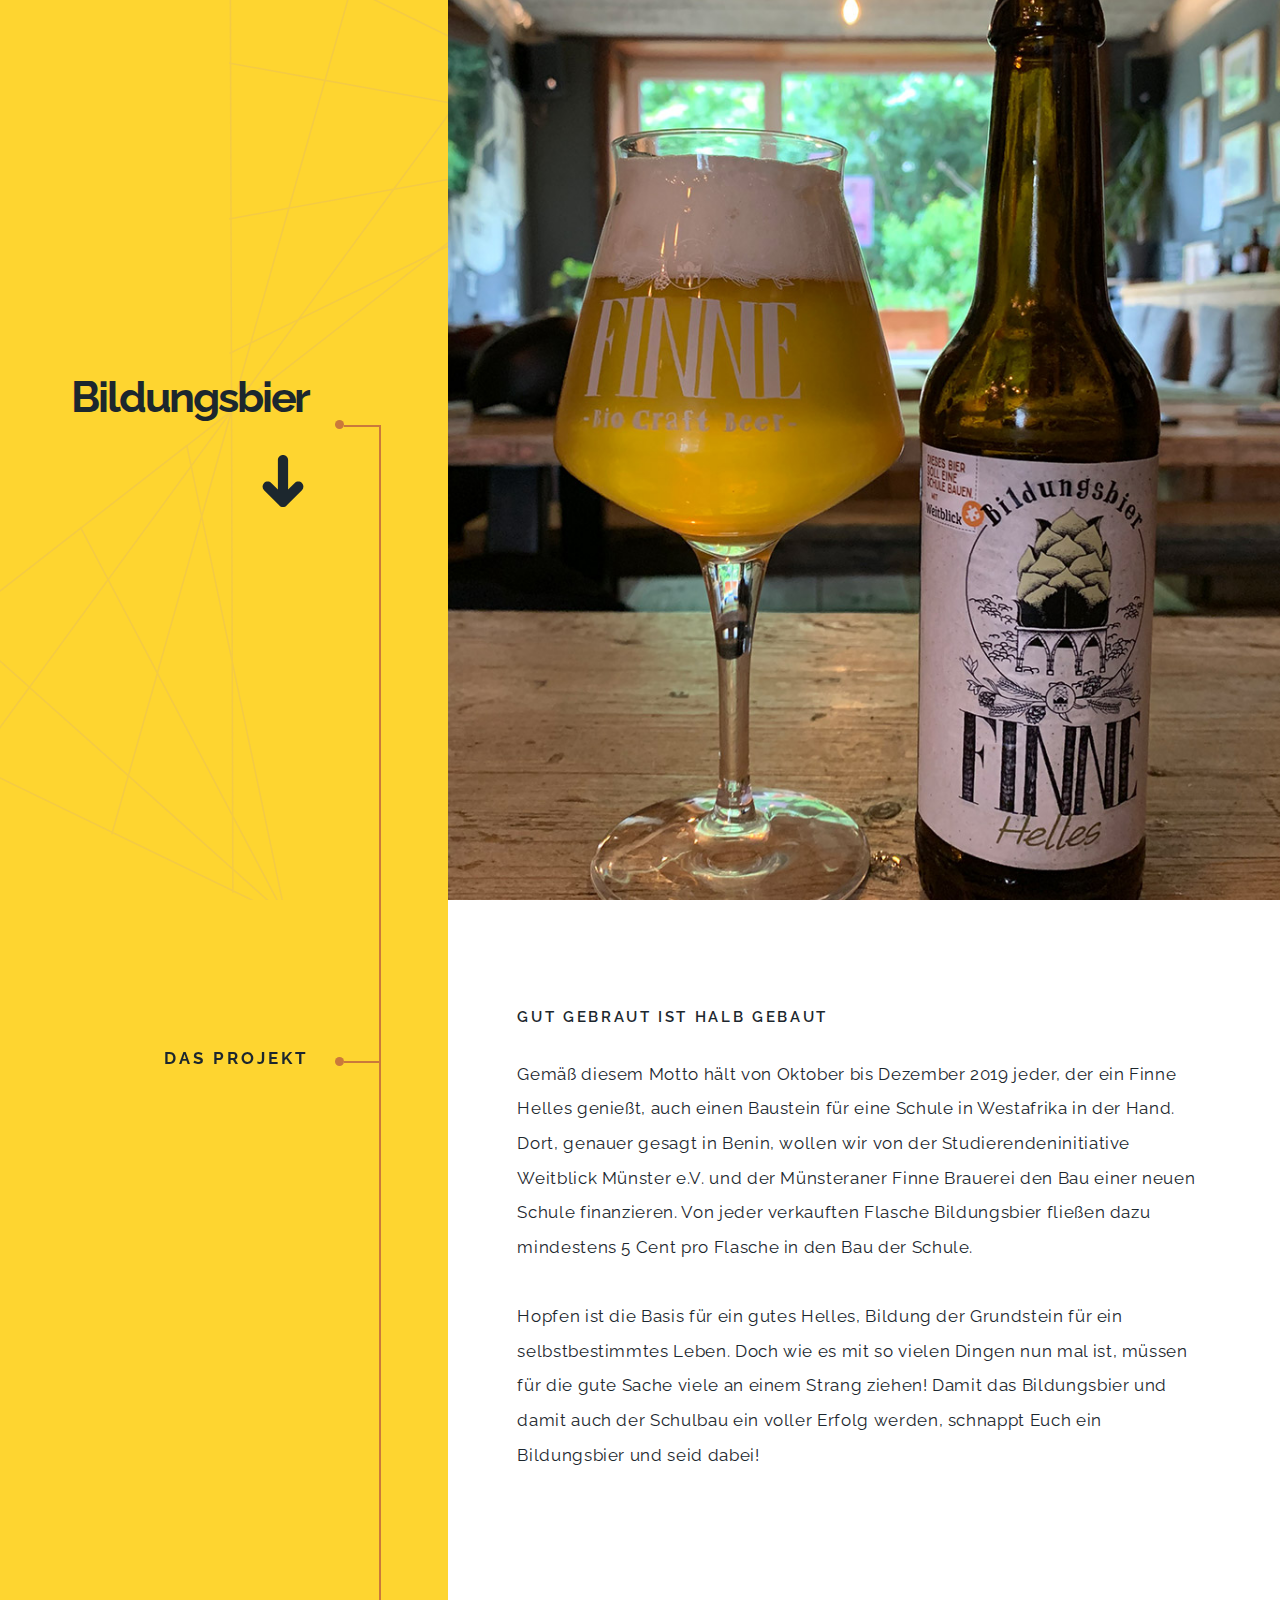
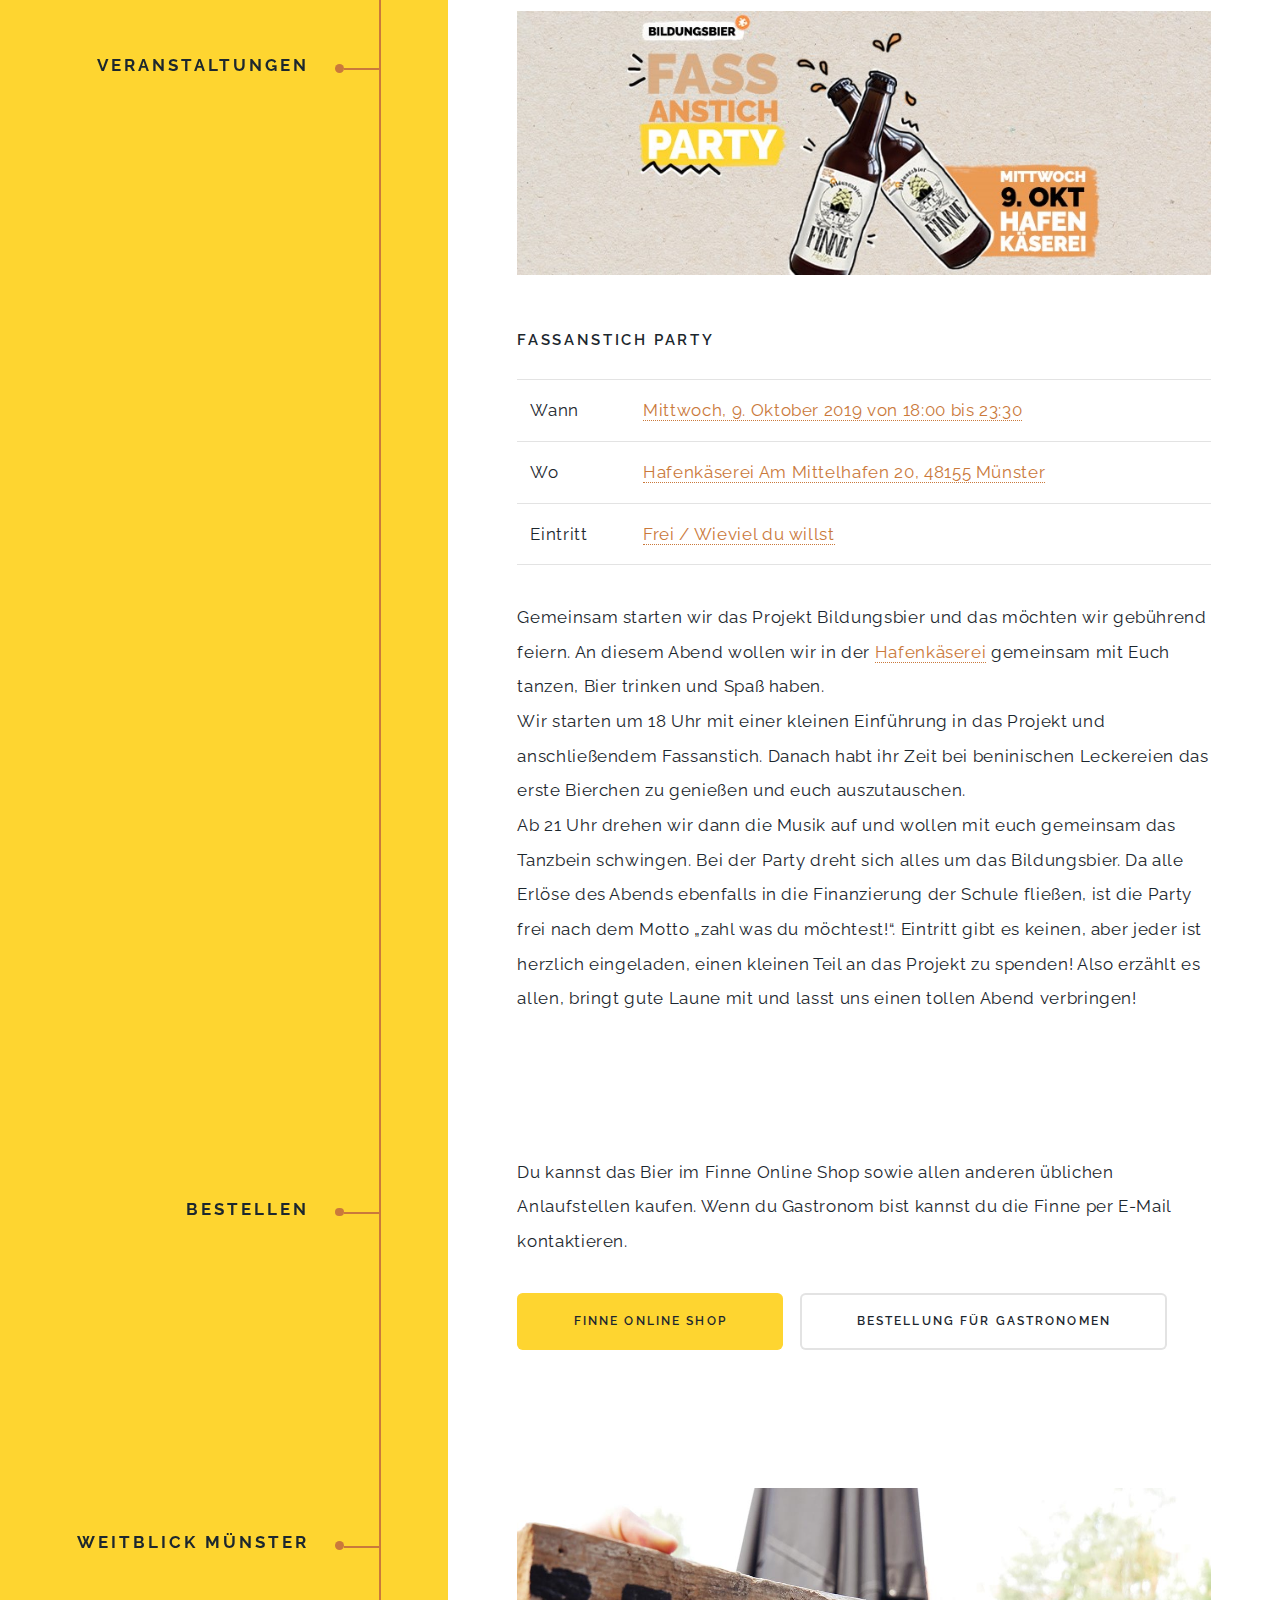
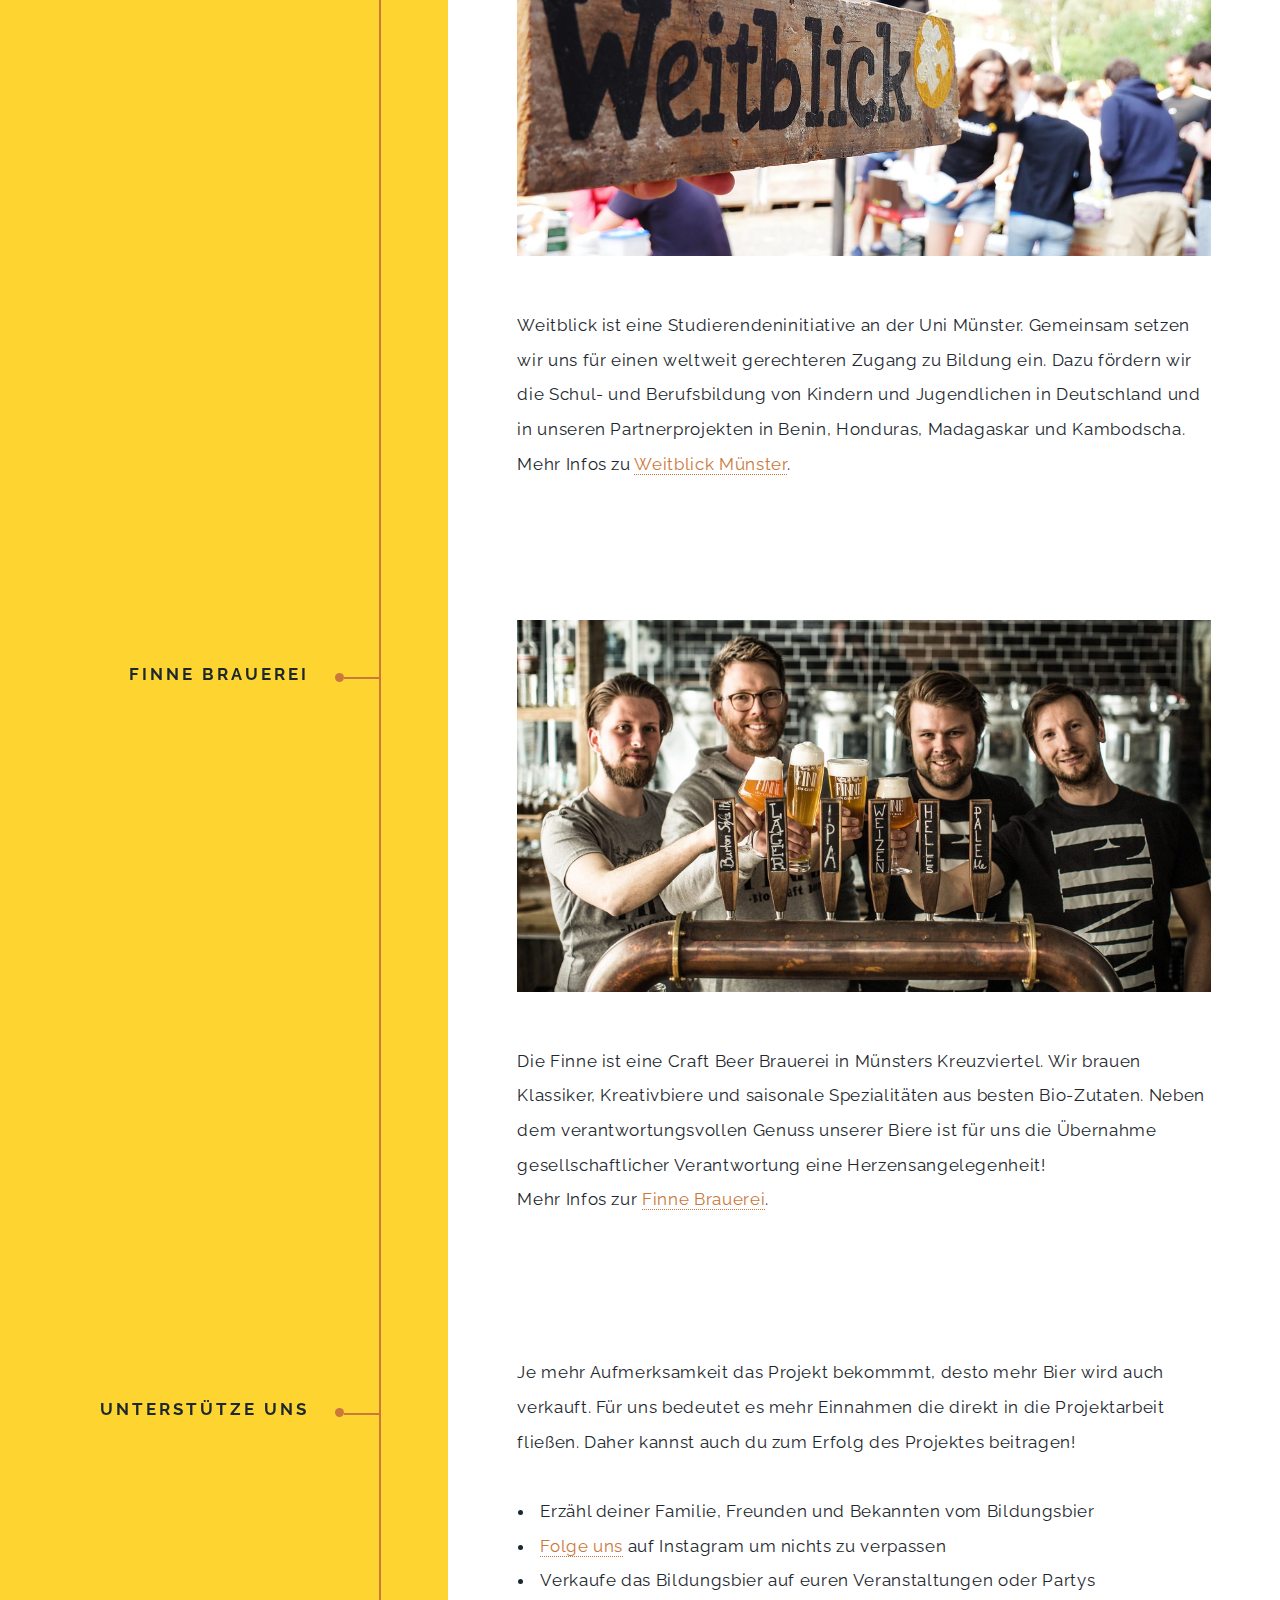
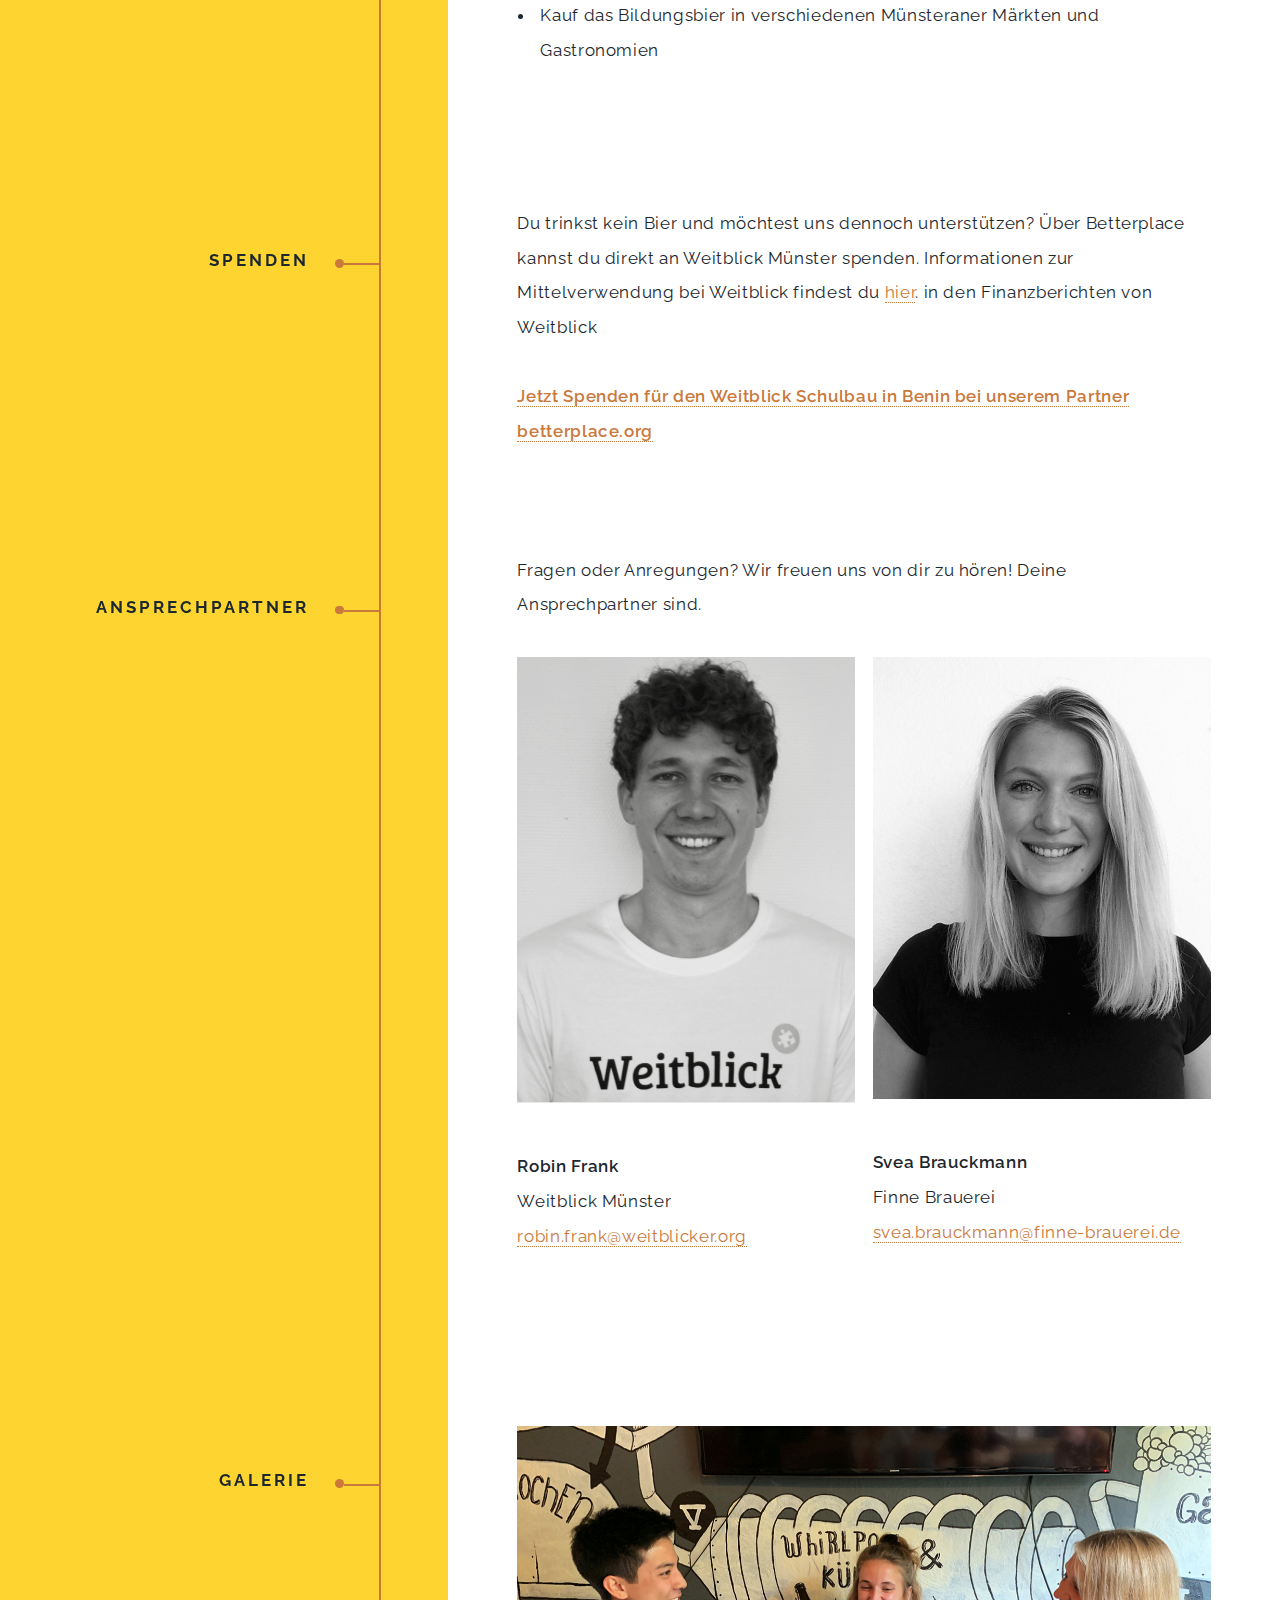
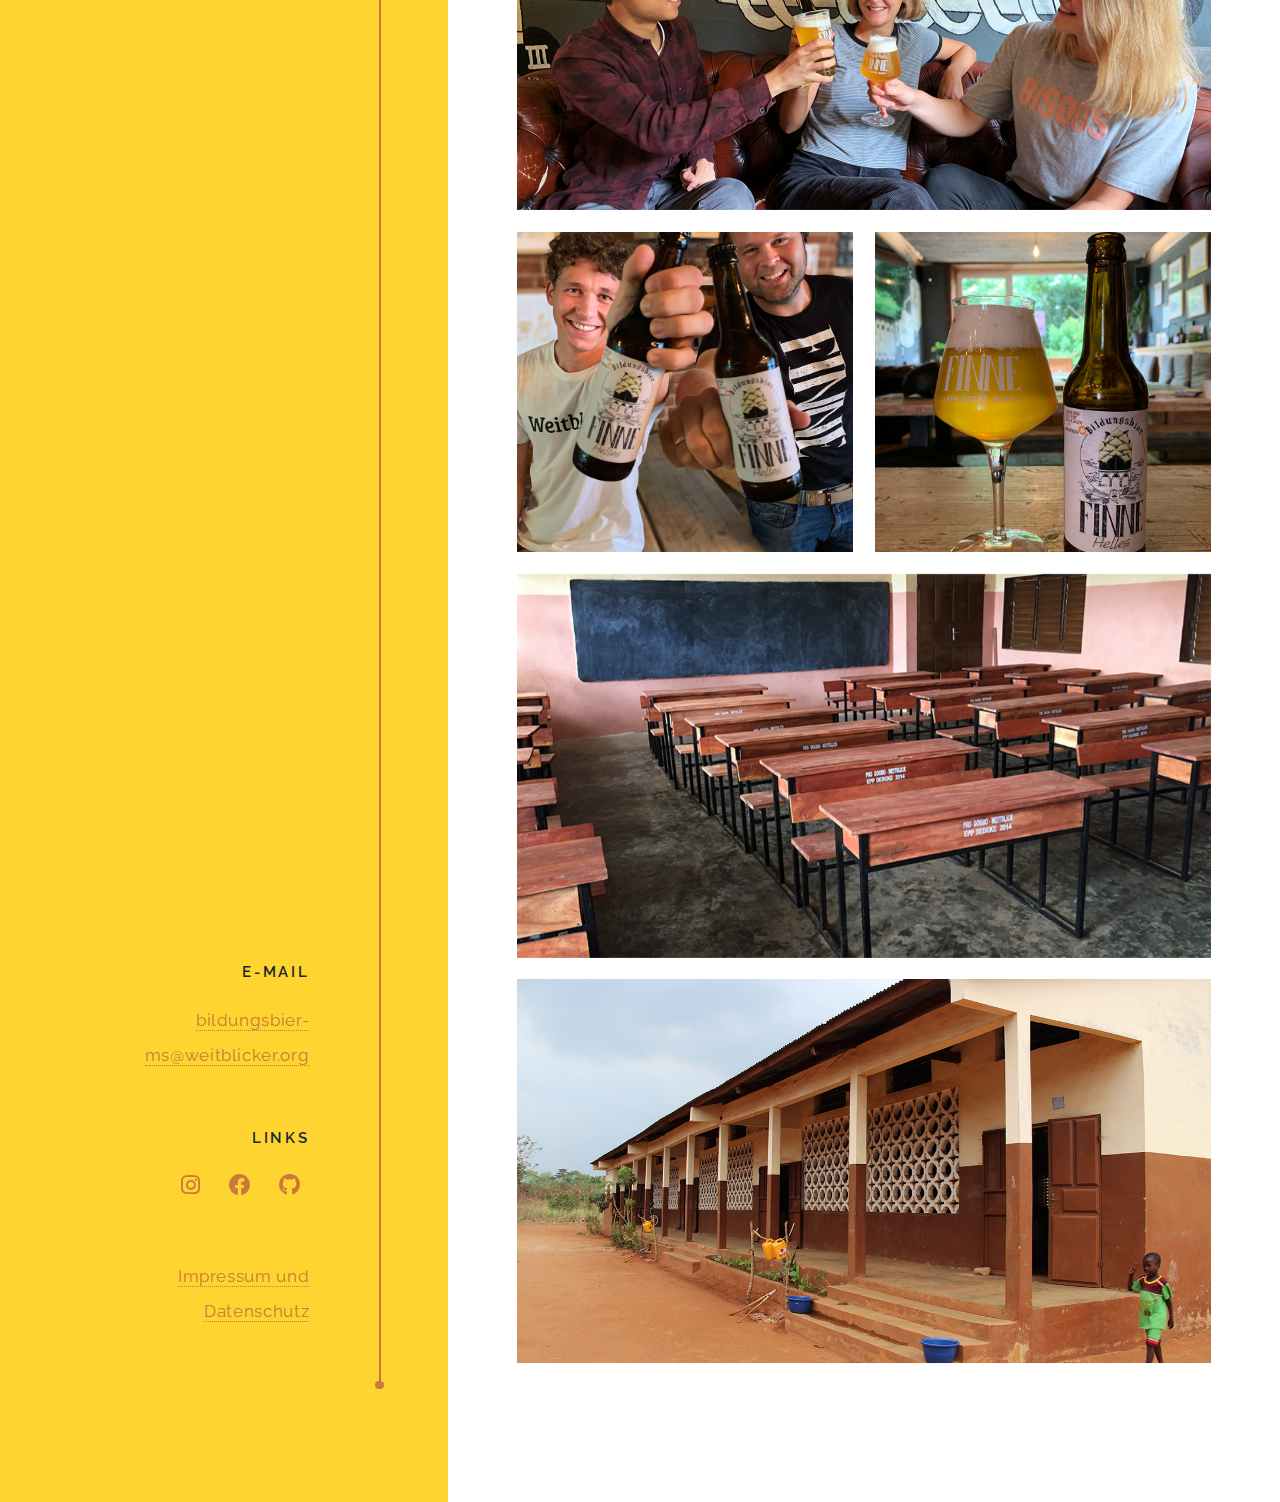
==== index.html @ 9e2689e1 "fix indentation" ====
<!DOCTYPE HTML>
<!--
  Paradigm Shift by HTML5 UP
  html5up.net | @ajlkn
  Free for personal and commercial use under the CCA 3.0 license (html5up.net/license)
-->
<html>
  <head>
    <title>Home | Bildungsbier</title>
    <meta charset="utf-8" />
    <meta name="viewport" content="width=device-width, initial-scale=1, user-scalable=no" />
    <meta name="description" content="" />
    <meta name="keywords" content="" />
    <link rel="stylesheet" href="assets/css/main.css" />
    <script>
      window.dataLayer = window.dataLayer || [];
      function gtag(){dataLayer.push(arguments);}
      gtag('js', new Date());

      gtag('config', 'UA-147139106-1');
    </script>
    <link rel="apple-touch-icon" sizes="180x180" href="assets/favicons/apple-touch-icon.png">
    <link rel="icon" type="image/png" sizes="32x32" href="assets/favicons/favicon-32x32.png">
    <link rel="icon" type="image/png" sizes="16x16" href="assets/favicons/favicon-16x16.png">
    <link rel="manifest" href="assets/favicons/site.webmanifest">
    <link rel="mask-icon" href="assets/favicons/safari-pinned-tab.svg" color="#5bbad5">
    <meta name="msapplication-TileColor" content="#d0c9bb">
    <meta name="theme-color" content="#ffffff">
  </head>
  <body class="is-preload">

    <!-- Wrapper -->
    <div id="wrapper">

      <!-- Intro -->
      <section class="intro">
        <header>
          <h1>Bildungsbier</h1>
          <ul class="actions">
            <li><a href="#intro" class="arrow scrolly"><span class="label">Next</span></a></li>
          </ul>
        </header>
        <div class="content">
          <span class="image fill" data-position="center"><img src="images/hero.jpg" alt="" /></span>
        </div>
      </section>

      <section id="intro">
        <header>
          <div class="sticky">
            <h2>Das Projekt</h2>
          </div>
        </header>
        <div class="content">
            <h3>Gut gebraut ist halb gebaut</h3>
            <p>
              Gemäß diesem Motto hält von Oktober bis Dezember 2019 jeder,
              der ein Finne Helles genießt, auch einen Baustein für eine Schule in
              Westafrika in der Hand. Dort, genauer gesagt in Benin, wollen wir
              von der Studierendeninitiative Weitblick Münster e.V. und der
              Münsteraner Finne Brauerei den Bau einer neuen Schule
              finanzieren. Von jeder verkauften Flasche Bildungsbier fließen dazu
              mindestens 5 Cent pro Flasche in den Bau der Schule.
            </p>
            <p>
              Hopfen ist die Basis für ein gutes Helles, Bildung der Grundstein für
              ein selbstbestimmtes Leben. Doch wie es mit so vielen Dingen nun
              mal ist, müssen für die gute Sache viele an einem Strang ziehen!
              Damit das Bildungsbier und damit auch der Schulbau ein voller
              Erfolg werden, schnappt Euch ein Bildungsbier und seid dabei!
            </p>
        </div>
      </section>

      <section id="events">
        <header>
          <div class="sticky">
            <h2>Veranstaltungen</h2>
          </div>
        </header>
        <div class="content">
          <span class="image main"><img src="images/events/fassanstich.jpg" alt="" /></span>
          <h3>Fassanstich Party</h3>
          <table>
            <tr>
              <td>Wann</td>
              <td><a href="https://www.facebook.com/events/939876746362514/" target="_blank">Mittwoch, 9. Oktober 2019 von 18:00 bis 23:30</a></td>
            </tr>
            <tr>
              <td>Wo</td>
              <td><a href="https://goo.gl/maps/J19FZTrh7gxwhcZGA" target="_blank">Hafenkäserei Am Mittelhafen 20, 48155 Münster</a></td>
            </tr>
            <tr>
              <td>Eintritt</td>
              <td><a href="https://www.facebook.com/events/939876746362514/" target="_blank">Frei / Wieviel du willst</a></td>
            </tr>
          </table>
          <p>
            Gemeinsam starten wir das Projekt Bildungsbier und das möchten wir gebührend feiern. An diesem Abend
            wollen wir in der <a href="https://hafenkaeserei.de/" target="_blank">Hafenkäserei</a> gemeinsam mit
            Euch tanzen, Bier trinken und Spaß haben.</br>
            Wir starten um 18 Uhr mit einer kleinen Einführung in das Projekt und anschließendem Fassanstich.
            Danach habt ihr Zeit bei beninischen Leckereien das erste Bierchen zu genießen und euch auszutauschen.</br>
            Ab 21 Uhr drehen wir dann die Musik auf und wollen mit euch gemeinsam das Tanzbein schwingen.
            Bei der Party dreht sich alles um das Bildungsbier. Da alle Erlöse des Abends ebenfalls in die Finanzierung
            der Schule fließen, ist die Party frei nach dem Motto „zahl was du möchtest!“. Eintritt gibt es keinen, aber
            jeder ist herzlich eingeladen, einen kleinen Teil an das Projekt zu spenden!
            Also erzählt es allen, bringt gute Laune mit und lasst uns einen tollen Abend verbringen!
          </p>
        </div>
      </section>

      <section id="order">
        <header>
          <div class="sticky">
            <h2>Bestellen</h2>
          </div>
        </header>
        <div class="content">
          <p>
            Du kannst das Bier im Finne Online Shop sowie allen anderen üblichen Anlaufstellen kaufen. Wenn du Gastronom bist 
            kannst du die Finne per E-Mail kontaktieren.
            <ul class="actions">
              <li>
                <a href="https://www.finne-brauerei.de/shop/finne-bio-helles/" target="_blank" class="button primary large">
                  Finne Online Shop
                </a>
              </li>
              <li>
                <a href="mailto:bestellung@finne-brauerei.de" target="_blank" class="button large">
                  Bestellung für Gastronomen
                </a>
              </li>
            </ul>
          </p>
        </div>
      </section>

      <section id="weitblick">
        <header>
          <div class="sticky">
            <h2>Weitblick Münster</h2>
          </div>
        </header>
        <div class="content">
          <span class="image main"><img src="images/weitblick.jpg" alt="" /></span>
          <p>
            Weitblick ist eine Studierendeninitiative an der Uni Münster. Gemeinsam setzen wir uns für einen
            weltweit gerechteren Zugang zu Bildung ein. Dazu fördern wir die Schul- und Berufsbildung
            von Kindern und Jugendlichen in Deutschland und in unseren Partnerprojekten in Benin, Honduras,
            Madagaskar und Kambodscha.<br>
            Mehr Infos zu
            <a href="https://weitblicker.org/Stadt/M%C3%BCnster" target="_blank">Weitblick Münster</a>.
          </p>
        </div>
      </section>

      <section id="finne">
        <header>
          <div class="sticky">
            <h2>Finne Brauerei</h2>
          </div>
        </header>
        <div class="content">
          <span class="image main"><img src="images/finne.jpg" alt="" /></span>
          <p>
            Die Finne ist eine Craft Beer Brauerei in Münsters Kreuzviertel. Wir brauen Klassiker, Kreativbiere
            und saisonale Spezialitäten aus besten Bio-Zutaten. Neben dem verantwortungsvollen Genuss
            unserer Biere ist für uns die Übernahme gesellschaftlicher Verantwortung eine
            Herzensangelegenheit! <br>
            Mehr Infos zur
            <a href="https://www.finne-brauerei.de/" target="_blank">Finne Brauerei</a>.
          </p>
        </div>
      </section>

      <section id="support">
        <header>
          <div class="sticky">
            <h2>Unterstütze uns</h2>
          </div>
        </header>
        <div class="content">
          <p>
            Je mehr Aufmerksamkeit das Projekt bekommmt, desto mehr Bier wird auch verkauft. Für uns bedeutet es
            mehr Einnahmen die direkt in die Projektarbeit fließen. Daher kannst auch du zum Erfolg des Projektes beitragen!
          </p>
          <p>
            <ul>
              <li>
                  Erzähl deiner Familie, Freunden und Bekannten vom Bildungsbier
              </li>
              <li>
                <a href="https://www.instagram.com/accounts/login/?next=%2Fbildungsbier%2F&source=follow" target="_blank">Folge uns</a>
                auf Instagram um nichts zu verpassen
              </li>
              <li>
                Verkaufe das Bildungsbier auf euren Veranstaltungen oder Partys
              </li>
              <li>
                Kauf das Bildungsbier in verschiedenen Münsteraner Märkten und Gastronomien
              </li>
            </ul>
          </p>
        </div>
      </section>

      <section id="donate">
        <header>
          <div class="sticky">
            <h2>Spenden</h2>
          </div>
        </header>
        <script type="text/javascript">
          /* Configure at https://www.betterplace.org/de/projects/40094-weitblick-schulbau-benin/manage/iframe_donation_form */
          var _bp_iframe         = _bp_iframe || {};
          _bp_iframe.project_id  = 40094; /* REQUIRED */
          _bp_iframe.lang        = 'de'; /* Language of the form */
          _bp_iframe.width  = 1000;  /* Custom iframe-tag-width, integer, minimum 450px */
          _bp_iframe.color  = 'ff9900'; /* Button and banderole color, hex without "#" */
          _bp_iframe.background_color = 'fff'; /* Background-color, hex without "#" */
          _bp_iframe.default_amount   = 10;    /* Donation-amount, integer 1-99 */
          (function() {
            var bp = document.createElement('script'); bp.type = 'text/javascript'; bp.async = true;
            bp.src = ('https:' == document.location.protocol ? 'https://' : 'http://') + 'asset1.betterplace.org/assets/load_donation_iframe.js';
            var s = document.getElementsByTagName('script')[0]; s.parentNode.insertBefore(bp, s);
          })();
        </script>
        <div class="content">
          <p>
            Du trinkst kein Bier und möchtest uns dennoch unterstützen? Über Betterplace kannst du direkt an Weitblick Münster 
            spenden. Informationen zur Mittelverwendung bei Weitblick findest du 
            <a href="https://weitblicker.org/content/pagewithpicts/M%C3%BCnster/Daten-Fakten" target="_blank">hier</a>.
            in den Finanzberichten von Weitblick 
          <div id="betterplace_donation_iframe" style="background: transparent url('https://www.betterplace.org/assets/new_spinner.gif') 275px 20px no-repeat;">
            <strong>
              <a href="https://www.betterplace.org/de/projects/40094-weitblick-schulbau-benin/donations/new">
                Jetzt Spenden für den Weitblick Schulbau in Benin bei unserem Partner betterplace.org
              </a>
            </strong>
          </div>
        </div>
      </section>

      <section id="contact">
        <header>
          <div class="sticky">
            <h2>Ansprechpartner</h2>
          </div>
        </header>
        <div class="content">
          <p>
            Fragen oder Anregungen? Wir freuen uns von dir zu hören! Deine Ansprechpartner sind.
          </p>
          <ul class="actions">
            <li>
              <img class="image contact" src="images/robin.png" alt="" />
              <p class="info contact">
                <b>Robin Frank</b><br>
                Weitblick Münster<br>
                <a id="order" href="mailto:robin.frank@weitblicker.org?subject=Bildungsbier" target="_blank">
                  robin.frank@weitblicker.org
                </a> 
              </p>
            </li>
            <li>
              <img class="image contact" src="images/svea.png" alt="" />
              <p class="info contact">
                <b>Svea Brauckmann</b><br>
                Finne Brauerei<br>
                <a id="order" href="mailto:svea.brauckmann@finne-brauerei.de?subject=Bildungsbier" target="_blank">
                  svea.brauckmann@finne-brauerei.de
                </a>
              </p>
            </li>
          </ul>
        </div>
      </section>

      <!-- <section id="values">
        <header>
          <h2>Feugiat consequat tempus ultrices</h2>
        </header>
        <div class="content">
          <p><strong>Etiam tristique libero</strong> eu nibh porttitor amet fermentum. Nullam venenatis erat id vehicula ultrices sed ultricies condimentum.</p>
          <ul class="feature-icons">
            <li class="icon solid fa-laptop">Consequat tempus</li>
            <li class="icon solid fa-bolt">Etiam adipiscing</li>
            <li class="icon solid fa-signal">Libero nullam</li>
            <li class="icon solid fa-cog">Blandit condimentum</li>
            <li class="icon solid fa-map-marker-alt">Lorem ipsum dolor</li>
            <li class="icon solid fa-code">Nibh amet venenatis</li>
          </ul>
          <p>Vehicula ultrices sed ultricies condimentum. Magna sed etiam consequat, et lorem adipiscing sed nulla. Volutpat nisl et tempus et dolor libero, feugiat magna tempus, sed et lorem adipiscing.</p>
        </div>
      </section> -->

      <section id="gallery">
        <header>
          <div class="sticky">
          <h2>Galerie</h2>
          </div>
        </header>
        <div class="content">
          <div class="gallery">
            <a href="images/gallery/fulls/bier1-full.jpg" class="landscape"><img src="images/gallery/thumbs/bier1-thumb.jpg" alt="" /></a>
            <a href="images/gallery/fulls/bier2-full.jpg"><img src="images/gallery/thumbs/bier2-thumb.jpg" alt="" /></a>
            <a href="images/gallery/fulls/bier3-full.jpg"><img src="images/gallery/thumbs/bier3-thumb.jpg" alt="" /></a>
            <a href="images/gallery/fulls/benin1-full.jpg" class="landscape"><img src="images/gallery/thumbs/benin1-thumb.jpg" alt="" /></a>
            <a href="images/gallery/fulls/benin2-full.jpg" class="landscape"><img src="images/gallery/thumbs/benin2-thumb.jpg" alt="" /></a>
          </div>
        </div>

        <footer>
          <ul class="items">
            <li>
              <h3>E-Mail</h3>
              <a href="mailto:bildungsbier-ms@weitblicker.org">bildungsbier-ms@weitblicker.org</a>
            </li>
            <li>
              <h3>Links</h3>
              <ul class="icons">
                <li><a href="https://www.instagram.com/bildungsbier/" target="_blank" class="icon brands fa-instagram"><span class="label">Instagram</span></a></li>
                <li><a href="https://www.facebook.com/WeitblickMuenster/" target="_blank" class="icon brands fa-facebook"><span class="label">Facebook</span></a></li>
                <li><a href="https://github.com/ManhTin/bildungsbier" target="_blank" class="icon brands fa-github"><span class="label">GitHub</span></a></li>
              </ul>
            </li>
            <li>
              <ul class="actions">
                <li><a href="privacy.html">Impressum und Datenschutz</a></li>
              </ul>
            </li>
          </ul>
        </footer>
      </section>
    </div>

    <!-- Scripts -->
    <script src="assets/js/jquery.min.js"></script>
    <script src="assets/js/jquery.scrolly.min.js"></script>
    <script src="assets/js/browser.min.js"></script>
    <script src="assets/js/breakpoints.min.js"></script>
    <script src="assets/js/util.js"></script>
    <script src="assets/js/main.js"></script>

  </body>
</html>
---- assets/css/main.css ----
@import url(fontawesome-all.min.css);
@import url("https://fonts.googleapis.com/css?family=Raleway:300,400,600,700, 300i, 600i, 700i");

/*
  Paradigm Shift by HTML5 UP
  html5up.net | @ajlkn
  Free for personal and commercial use under the CCA 3.0 license (html5up.net/license)
*/

html, body, div, span, applet, object,
iframe, h1, h2, h3, h4, h5, h6, p, blockquote,
pre, a, abbr, acronym, address, big, cite,
code, del, dfn, em, img, ins, kbd, q, s, samp,
small, strike, strong, sub, sup, tt, var, b,
u, i, center, dl, dt, dd, ol, ul, li, fieldset,
form, label, legend, table, caption, tbody,
tfoot, thead, tr, th, td, article, aside,
canvas, details, embed, figure, figcaption,
footer, header, hgroup, menu, nav, output, ruby,
section, summary, time, mark, audio, video {
  margin: 0;
  padding: 0;
  border: 0;
  font-size: 100%;
  font: inherit;
  vertical-align: baseline;}

article, aside, details, figcaption, figure,
footer, header, hgroup, menu, nav, section {
  display: block;}

body {
  line-height: 1;
}

ol, ul {
  list-style: none;
}

blockquote, q {
  quotes: none;
}

  blockquote:before, blockquote:after, q:before, q:after {
    content: '';
    content: none;
  }

table {
  border-collapse: collapse;
  border-spacing: 0;
}

body {
  -webkit-text-size-adjust: none;
}

mark {
  background-color: transparent;
  color: inherit;
}

input::-moz-focus-inner {
  border: 0;
  padding: 0;
}

input, select, textarea {
  -moz-appearance: none;
  -webkit-appearance: none;
  -ms-appearance: none;
  appearance: none;
}

/* Basic */

  @-ms-viewport {
    width: device-width;
  }

  body {
    -ms-overflow-style: scrollbar;
  }

  @media screen and (max-width: 480px) {

    html, body {
      min-width: 320px;
    }

  }

  html {
    box-sizing: border-box;
  }

  *, *:before, *:after {
    box-sizing: inherit;
  }

  html {
    /* overflow-x: hidden; */
  }

  body {
    background: #fcfcfc;
    /* overflow-x: hidden; */
  }

    body.is-preload *, body.is-preload *:before, body.is-preload *:after {
      -moz-animation: none !important;
      -webkit-animation: none !important;
      -ms-animation: none !important;
      animation: none !important;
      -moz-transition: none !important;
      -webkit-transition: none !important;
      -ms-transition: none !important;
      transition: none !important;
    }

/* Typography */

  html {
    font-size: 18pt;
  }

    @media screen and (max-width: 1920px) {

      html {
        font-size: 13pt;
      }

    }

    @media screen and (max-width: 1152px) {

      html {
        font-size: 14pt;
      }

    }

    @media screen and (max-width: 736px) {

      html {
        font-size: 12pt;
      }

    }

    @media screen and (max-width: 480px) {

      html {
        font-size: 11pt;
      }

    }

  body {
    background-color: #ffffff;
    color: #1c272e;
  }

  body, input, select, textarea {
    color: #1c272e;
    font-family: "Raleway", Helvetica, sans-serif;
    font-size: 1rem;
    font-weight: 400;
    letter-spacing: 0.0375em;
    line-height: 2;
  }

  a {
    -moz-transition: border-bottom-color 0.25s ease-in-out;
    -webkit-transition: border-bottom-color 0.25s ease-in-out;
    -ms-transition: border-bottom-color 0.25s ease-in-out;
    transition: border-bottom-color 0.25s ease-in-out;
    text-decoration: none;
    color: #ca793b;;
    border-bottom: dotted 1px;
  }

    a:hover {
      text-decoration: none;
      border-bottom-color: transparent;
    }

  strong, b {
    font-weight: 600;
    color: #1c272e;
  }

  em, i {
    font-style: italic;
  }

  p {
    margin: 0 0 2rem 0;
  }

  h1, h2, h3, h4, h5, h6 {
    color: #1c272e;
    font-family: "Raleway", Helvetica, sans-serif;
    font-weight: 600;
    letter-spacing: 0.175em;
    line-height: 1.75;
    margin: 0 0 1.5rem 0;
    text-transform: uppercase;
  }

    h1 a, h2 a, h3 a, h4 a, h5 a, h6 a {
      color: inherit;
      text-decoration: none;
    }

  h1 {
    font-family: "Raleway", Helvetica, sans-serif;
    font-size: 3rem;
    font-weight: 700;
    letter-spacing: -0.05em;
    line-height: 1.1;
    margin: 0 0 1.5rem 0;
    text-transform: none;
  }

  h2 {
    font-size: 1.25rem;
    font-weight: 700;
    margin: 0 0 2rem 0;
  }

  h3 {
    font-size: 0.875rem;
    font-weight: 600;
  }

  h4 {
    font-size: 0.875rem;
  }

  h5 {
    font-size: 0.75rem;
  }

  h6 {
    font-size: 0.625rem;
  }

  @media screen and (max-width: 1366px) {

    h1 {
      font-size: 2.5rem;
      line-height: 1.1;
    }

    h2 {
      font-size: 1rem;
      line-height: 1.7;
    }
  }
  
  @media screen and (max-width: 736px) {

    h1 {
      font-size: 3rem;
      line-height: 1.1;
    }

    h2 {
      font-size: 1.25rem;
      line-height: 1.7;
    }

    h3 {
      font-size: 0.9rem;
    }

    h4 {
      font-size: 0.75rem;
    }

    h5 {
      font-size: 0.675rem;
    }

  }

  @media screen and (max-width: 360px) {

    h1 {
      font-size: 2.5rem;
    }

    h2 {
      font-size: 1.125rem;
    }

    h3 {
      font-size: 0.8rem;
    }

    h4 {
      font-size: 0.675rem;
    }

    h5 {
      font-size: 0.675rem;
    }

  }

  sub {
    font-size: 0.8rem;
    position: relative;
    top: 0.5rem;
  }

  sup {
    font-size: 0.8rem;
    position: relative;
    top: -0.5rem;
  }

  blockquote {
    border-left: solid 0.5rem rgba(144, 144, 144, 0.25);
    font-style: italic;
    margin: 0 0 2rem 0;
    padding: 1rem 0 1rem 2rem;
  }

  code {
    background: rgba(144, 144, 144, 0.1);
    border-radius: 0.325rem;
    font-family: "Courier New", monospace;
    font-size: 0.9rem;
    margin: 0 0.25rem;
    padding: 0.25rem 0.65rem;
  }

  pre {
    -webkit-overflow-scrolling: touch;
    font-family: "Courier New", monospace;
    font-size: 0.9rem;
    margin: 0 0 2rem 0;
    width: 100%;
  }

    pre code {
      display: block;
      line-height: 1.75;
      padding: 1rem 1.5rem;
      overflow-x: auto;
    }

  hr {
    border: 0;
    border-bottom: solid 2px rgba(144, 144, 144, 0.25);
    margin: 3rem 0;
  }

    hr.major {
      margin: 5rem 0;
    }

    @media screen and (max-width: 736px) {

      hr.major {
        margin: 3rem 0;
      }

    }

/* Row */

  .row {
    display: flex;
    flex-wrap: wrap;
    box-sizing: border-box;
    align-items: stretch;
  }

    .row > * {
      box-sizing: border-box;
    }

    .row.gtr-uniform > * > :last-child {
      margin-bottom: 0;
    }

    .row.aln-left {
      justify-content: flex-start;
    }

    .row.aln-center {
      justify-content: center;
    }

    .row.aln-right {
      justify-content: flex-end;
    }

    .row.aln-top {
      align-items: flex-start;
    }

    .row.aln-middle {
      align-items: center;
    }

    .row.aln-bottom {
      align-items: flex-end;
    }

    .row > .imp {
      order: -1;
    }

    .row > .col-1 {
      width: 8.33333%;
    }

    .row > .off-1 {
      margin-left: 8.33333%;
    }

    .row > .col-2 {
      width: 16.66667%;
    }

    .row > .off-2 {
      margin-left: 16.66667%;
    }

    .row > .col-3 {
      width: 25%;
    }

    .row > .off-3 {
      margin-left: 25%;
    }

    .row > .col-4 {
      width: 33.33333%;
    }

    .row > .off-4 {
      margin-left: 33.33333%;
    }

    .row > .col-5 {
      width: 41.66667%;
    }

    .row > .off-5 {
      margin-left: 41.66667%;
    }

    .row > .col-6 {
      width: 50%;
    }

    .row > .off-6 {
      margin-left: 50%;
    }

    .row > .col-7 {
      width: 58.33333%;
    }

    .row > .off-7 {
      margin-left: 58.33333%;
    }

    .row > .col-8 {
      width: 66.66667%;
    }

    .row > .off-8 {
      margin-left: 66.66667%;
    }

    .row > .col-9 {
      width: 75%;
    }

    .row > .off-9 {
      margin-left: 75%;
    }

    .row > .col-10 {
      width: 83.33333%;
    }

    .row > .off-10 {
      margin-left: 83.33333%;
    }

    .row > .col-11 {
      width: 91.66667%;
    }

    .row > .off-11 {
      margin-left: 91.66667%;
    }

    .row > .col-12 {
      width: 100%;
    }

    .row > .off-12 {
      margin-left: 100%;
    }

    .row.gtr-0 {
      margin-top: 0;
      margin-left: 0rem;
    }

      .row.gtr-0 > * {
        padding: 0 0 0 0rem;
      }

      .row.gtr-0.gtr-uniform {
        margin-top: 0rem;
      }

        .row.gtr-0.gtr-uniform > * {
          padding-top: 0rem;
        }

    .row.gtr-25 {
      margin-top: 0;
      margin-left: -0.5rem;
    }

      .row.gtr-25 > * {
        padding: 0 0 0 0.5rem;
      }

      .row.gtr-25.gtr-uniform {
        margin-top: -0.5rem;
      }

        .row.gtr-25.gtr-uniform > * {
          padding-top: 0.5rem;
        }

    .row.gtr-50 {
      margin-top: 0;
      margin-left: -1rem;
    }

      .row.gtr-50 > * {
        padding: 0 0 0 1rem;
      }

      .row.gtr-50.gtr-uniform {
        margin-top: -1rem;
      }

        .row.gtr-50.gtr-uniform > * {
          padding-top: 1rem;
        }

    .row {
      margin-top: 0;
      margin-left: -2rem;
    }

      .row > * {
        padding: 0 0 0 2rem;
      }

      .row.gtr-uniform {
        margin-top: -2rem;
      }

        .row.gtr-uniform > * {
          padding-top: 2rem;
        }

    .row.gtr-150 {
      margin-top: 0;
      margin-left: -3rem;
    }

      .row.gtr-150 > * {
        padding: 0 0 0 3rem;
      }

      .row.gtr-150.gtr-uniform {
        margin-top: -3rem;
      }

        .row.gtr-150.gtr-uniform > * {
          padding-top: 3rem;
        }

    .row.gtr-200 {
      margin-top: 0;
      margin-left: -4rem;
    }

      .row.gtr-200 > * {
        padding: 0 0 0 4rem;
      }

      .row.gtr-200.gtr-uniform {
        margin-top: -4rem;
      }

        .row.gtr-200.gtr-uniform > * {
          padding-top: 4rem;
        }

    @media screen and (max-width: 1920px) {

      .row {
        display: flex;
        flex-wrap: wrap;
        box-sizing: border-box;
        align-items: stretch;
      }

        .row > * {
          box-sizing: border-box;
        }

        .row.gtr-uniform > * > :last-child {
          margin-bottom: 0;
        }

        .row.aln-left {
          justify-content: flex-start;
        }

        .row.aln-center {
          justify-content: center;
        }

        .row.aln-right {
          justify-content: flex-end;
        }

        .row.aln-top {
          align-items: flex-start;
        }

        .row.aln-middle {
          align-items: center;
        }

        .row.aln-bottom {
          align-items: flex-end;
        }

        .row > .imp-xlarge {
          order: -1;
        }

        .row > .col-1-xlarge {
          width: 8.33333%;
        }

        .row > .off-1-xlarge {
          margin-left: 8.33333%;
        }

        .row > .col-2-xlarge {
          width: 16.66667%;
        }

        .row > .off-2-xlarge {
          margin-left: 16.66667%;
        }

        .row > .col-3-xlarge {
          width: 25%;
        }

        .row > .off-3-xlarge {
          margin-left: 25%;
        }

        .row > .col-4-xlarge {
          width: 33.33333%;
        }

        .row > .off-4-xlarge {
          margin-left: 33.33333%;
        }

        .row > .col-5-xlarge {
          width: 41.66667%;
        }

        .row > .off-5-xlarge {
          margin-left: 41.66667%;
        }

        .row > .col-6-xlarge {
          width: 50%;
        }

        .row > .off-6-xlarge {
          margin-left: 50%;
        }

        .row > .col-7-xlarge {
          width: 58.33333%;
        }

        .row > .off-7-xlarge {
          margin-left: 58.33333%;
        }

        .row > .col-8-xlarge {
          width: 66.66667%;
        }

        .row > .off-8-xlarge {
          margin-left: 66.66667%;
        }

        .row > .col-9-xlarge {
          width: 75%;
        }

        .row > .off-9-xlarge {
          margin-left: 75%;
        }

        .row > .col-10-xlarge {
          width: 83.33333%;
        }

        .row > .off-10-xlarge {
          margin-left: 83.33333%;
        }

        .row > .col-11-xlarge {
          width: 91.66667%;
        }

        .row > .off-11-xlarge {
          margin-left: 91.66667%;
        }

        .row > .col-12-xlarge {
          width: 100%;
        }

        .row > .off-12-xlarge {
          margin-left: 100%;
        }

        .row.gtr-0 {
          margin-top: 0;
          margin-left: 0rem;
        }

          .row.gtr-0 > * {
            padding: 0 0 0 0rem;
          }

          .row.gtr-0.gtr-uniform {
            margin-top: 0rem;
          }

            .row.gtr-0.gtr-uniform > * {
              padding-top: 0rem;
            }

        .row.gtr-25 {
          margin-top: 0;
          margin-left: -0.5rem;
        }

          .row.gtr-25 > * {
            padding: 0 0 0 0.5rem;
          }

          .row.gtr-25.gtr-uniform {
            margin-top: -0.5rem;
          }

            .row.gtr-25.gtr-uniform > * {
              padding-top: 0.5rem;
            }

        .row.gtr-50 {
          margin-top: 0;
          margin-left: -1rem;
        }

          .row.gtr-50 > * {
            padding: 0 0 0 1rem;
          }

          .row.gtr-50.gtr-uniform {
            margin-top: -1rem;
          }

            .row.gtr-50.gtr-uniform > * {
              padding-top: 1rem;
            }

        .row {
          margin-top: 0;
          margin-left: -2rem;
        }

          .row > * {
            padding: 0 0 0 2rem;
          }

          .row.gtr-uniform {
            margin-top: -2rem;
          }

            .row.gtr-uniform > * {
              padding-top: 2rem;
            }

        .row.gtr-150 {
          margin-top: 0;
          margin-left: -3rem;
        }

          .row.gtr-150 > * {
            padding: 0 0 0 3rem;
          }

          .row.gtr-150.gtr-uniform {
            margin-top: -3rem;
          }

            .row.gtr-150.gtr-uniform > * {
              padding-top: 3rem;
            }

        .row.gtr-200 {
          margin-top: 0;
          margin-left: -4rem;
        }

          .row.gtr-200 > * {
            padding: 0 0 0 4rem;
          }

          .row.gtr-200.gtr-uniform {
            margin-top: -4rem;
          }

            .row.gtr-200.gtr-uniform > * {
              padding-top: 4rem;
            }

    }

    @media screen and (max-width: 1280px) {

      .row {
        display: flex;
        flex-wrap: wrap;
        box-sizing: border-box;
        align-items: stretch;
      }

        .row > * {
          box-sizing: border-box;
        }

        .row.gtr-uniform > * > :last-child {
          margin-bottom: 0;
        }

        .row.aln-left {
          justify-content: flex-start;
        }

        .row.aln-center {
          justify-content: center;
        }

        .row.aln-right {
          justify-content: flex-end;
        }

        .row.aln-top {
          align-items: flex-start;
        }

        .row.aln-middle {
          align-items: center;
        }

        .row.aln-bottom {
          align-items: flex-end;
        }

        .row > .imp-large {
          order: -1;
        }

        .row > .col-1-large {
          width: 8.33333%;
        }

        .row > .off-1-large {
          margin-left: 8.33333%;
        }

        .row > .col-2-large {
          width: 16.66667%;
        }

        .row > .off-2-large {
          margin-left: 16.66667%;
        }

        .row > .col-3-large {
          width: 25%;
        }

        .row > .off-3-large {
          margin-left: 25%;
        }

        .row > .col-4-large {
          width: 33.33333%;
        }

        .row > .off-4-large {
          margin-left: 33.33333%;
        }

        .row > .col-5-large {
          width: 41.66667%;
        }

        .row > .off-5-large {
          margin-left: 41.66667%;
        }

        .row > .col-6-large {
          width: 50%;
        }

        .row > .off-6-large {
          margin-left: 50%;
        }

        .row > .col-7-large {
          width: 58.33333%;
        }

        .row > .off-7-large {
          margin-left: 58.33333%;
        }

        .row > .col-8-large {
          width: 66.66667%;
        }

        .row > .off-8-large {
          margin-left: 66.66667%;
        }

        .row > .col-9-large {
          width: 75%;
        }

        .row > .off-9-large {
          margin-left: 75%;
        }

        .row > .col-10-large {
          width: 83.33333%;
        }

        .row > .off-10-large {
          margin-left: 83.33333%;
        }

        .row > .col-11-large {
          width: 91.66667%;
        }

        .row > .off-11-large {
          margin-left: 91.66667%;
        }

        .row > .col-12-large {
          width: 100%;
        }

        .row > .off-12-large {
          margin-left: 100%;
        }

        .row.gtr-0 {
          margin-top: 0;
          margin-left: 0rem;
        }

          .row.gtr-0 > * {
            padding: 0 0 0 0rem;
          }

          .row.gtr-0.gtr-uniform {
            margin-top: 0rem;
          }

            .row.gtr-0.gtr-uniform > * {
              padding-top: 0rem;
            }

        .row.gtr-25 {
          margin-top: 0;
          margin-left: -0.375rem;
        }

          .row.gtr-25 > * {
            padding: 0 0 0 0.375rem;
          }

          .row.gtr-25.gtr-uniform {
            margin-top: -0.375rem;
          }

            .row.gtr-25.gtr-uniform > * {
              padding-top: 0.375rem;
            }

        .row.gtr-50 {
          margin-top: 0;
          margin-left: -0.75rem;
        }

          .row.gtr-50 > * {
            padding: 0 0 0 0.75rem;
          }

          .row.gtr-50.gtr-uniform {
            margin-top: -0.75rem;
          }

            .row.gtr-50.gtr-uniform > * {
              padding-top: 0.75rem;
            }

        .row {
          margin-top: 0;
          margin-left: -1.5rem;
        }

          .row > * {
            padding: 0 0 0 1.5rem;
          }

          .row.gtr-uniform {
            margin-top: -1.5rem;
          }

            .row.gtr-uniform > * {
              padding-top: 1.5rem;
            }

        .row.gtr-150 {
          margin-top: 0;
          margin-left: -2.25rem;
        }

          .row.gtr-150 > * {
            padding: 0 0 0 2.25rem;
          }

          .row.gtr-150.gtr-uniform {
            margin-top: -2.25rem;
          }

            .row.gtr-150.gtr-uniform > * {
              padding-top: 2.25rem;
            }

        .row.gtr-200 {
          margin-top: 0;
          margin-left: -3rem;
        }

          .row.gtr-200 > * {
            padding: 0 0 0 3rem;
          }

          .row.gtr-200.gtr-uniform {
            margin-top: -3rem;
          }

            .row.gtr-200.gtr-uniform > * {
              padding-top: 3rem;
            }

    }

    @media screen and (max-width: 1152px) {

      .row {
        display: flex;
        flex-wrap: wrap;
        box-sizing: border-box;
        align-items: stretch;
      }

        .row > * {
          box-sizing: border-box;
        }

        .row.gtr-uniform > * > :last-child {
          margin-bottom: 0;
        }

        .row.aln-left {
          justify-content: flex-start;
        }

        .row.aln-center {
          justify-content: center;
        }

        .row.aln-right {
          justify-content: flex-end;
        }

        .row.aln-top {
          align-items: flex-start;
        }

        .row.aln-middle {
          align-items: center;
        }

        .row.aln-bottom {
          align-items: flex-end;
        }

        .row > .imp-medium {
          order: -1;
        }

        .row > .col-1-medium {
          width: 8.33333%;
        }

        .row > .off-1-medium {
          margin-left: 8.33333%;
        }

        .row > .col-2-medium {
          width: 16.66667%;
        }

        .row > .off-2-medium {
          margin-left: 16.66667%;
        }

        .row > .col-3-medium {
          width: 25%;
        }

        .row > .off-3-medium {
          margin-left: 25%;
        }

        .row > .col-4-medium {
          width: 33.33333%;
        }

        .row > .off-4-medium {
          margin-left: 33.33333%;
        }

        .row > .col-5-medium {
          width: 41.66667%;
        }

        .row > .off-5-medium {
          margin-left: 41.66667%;
        }

        .row > .col-6-medium {
          width: 50%;
        }

        .row > .off-6-medium {
          margin-left: 50%;
        }

        .row > .col-7-medium {
          width: 58.33333%;
        }

        .row > .off-7-medium {
          margin-left: 58.33333%;
        }

        .row > .col-8-medium {
          width: 66.66667%;
        }

        .row > .off-8-medium {
          margin-left: 66.66667%;
        }

        .row > .col-9-medium {
          width: 75%;
        }

        .row > .off-9-medium {
          margin-left: 75%;
        }

        .row > .col-10-medium {
          width: 83.33333%;
        }

        .row > .off-10-medium {
          margin-left: 83.33333%;
        }

        .row > .col-11-medium {
          width: 91.66667%;
        }

        .row > .off-11-medium {
          margin-left: 91.66667%;
        }

        .row > .col-12-medium {
          width: 100%;
        }

        .row > .off-12-medium {
          margin-left: 100%;
        }

        .row.gtr-0 {
          margin-top: 0;
          margin-left: 0rem;
        }

          .row.gtr-0 > * {
            padding: 0 0 0 0rem;
          }

          .row.gtr-0.gtr-uniform {
            margin-top: 0rem;
          }

            .row.gtr-0.gtr-uniform > * {
              padding-top: 0rem;
            }

        .row.gtr-25 {
          margin-top: 0;
          margin-left: -0.375rem;
        }

          .row.gtr-25 > * {
            padding: 0 0 0 0.375rem;
          }

          .row.gtr-25.gtr-uniform {
            margin-top: -0.375rem;
          }

            .row.gtr-25.gtr-uniform > * {
              padding-top: 0.375rem;
            }

        .row.gtr-50 {
          margin-top: 0;
          margin-left: -0.75rem;
        }

          .row.gtr-50 > * {
            padding: 0 0 0 0.75rem;
          }

          .row.gtr-50.gtr-uniform {
            margin-top: -0.75rem;
          }

            .row.gtr-50.gtr-uniform > * {
              padding-top: 0.75rem;
            }

        .row {
          margin-top: 0;
          margin-left: -1.5rem;
        }

          .row > * {
            padding: 0 0 0 1.5rem;
          }

          .row.gtr-uniform {
            margin-top: -1.5rem;
          }

            .row.gtr-uniform > * {
              padding-top: 1.5rem;
            }

        .row.gtr-150 {
          margin-top: 0;
          margin-left: -2.25rem;
        }

          .row.gtr-150 > * {
            padding: 0 0 0 2.25rem;
          }

          .row.gtr-150.gtr-uniform {
            margin-top: -2.25rem;
          }

            .row.gtr-150.gtr-uniform > * {
              padding-top: 2.25rem;
            }

        .row.gtr-200 {
          margin-top: 0;
          margin-left: -3rem;
        }

          .row.gtr-200 > * {
            padding: 0 0 0 3rem;
          }

          .row.gtr-200.gtr-uniform {
            margin-top: -3rem;
          }

            .row.gtr-200.gtr-uniform > * {
              padding-top: 3rem;
            }

    }

    @media screen and (max-width: 736px) {

      .row {
        display: flex;
        flex-wrap: wrap;
        box-sizing: border-box;
        align-items: stretch;
      }

        .row > * {
          box-sizing: border-box;
        }

        .row.gtr-uniform > * > :last-child {
          margin-bottom: 0;
        }

        .row.aln-left {
          justify-content: flex-start;
        }

        .row.aln-center {
          justify-content: center;
        }

        .row.aln-right {
          justify-content: flex-end;
        }

        .row.aln-top {
          align-items: flex-start;
        }

        .row.aln-middle {
          align-items: center;
        }

        .row.aln-bottom {
          align-items: flex-end;
        }

        .row > .imp-small {
          order: -1;
        }

        .row > .col-1-small {
          width: 8.33333%;
        }

        .row > .off-1-small {
          margin-left: 8.33333%;
        }

        .row > .col-2-small {
          width: 16.66667%;
        }

        .row > .off-2-small {
          margin-left: 16.66667%;
        }

        .row > .col-3-small {
          width: 25%;
        }

        .row > .off-3-small {
          margin-left: 25%;
        }

        .row > .col-4-small {
          width: 33.33333%;
        }

        .row > .off-4-small {
          margin-left: 33.33333%;
        }

        .row > .col-5-small {
          width: 41.66667%;
        }

        .row > .off-5-small {
          margin-left: 41.66667%;
        }

        .row > .col-6-small {
          width: 50%;
        }

        .row > .off-6-small {
          margin-left: 50%;
        }

        .row > .col-7-small {
          width: 58.33333%;
        }

        .row > .off-7-small {
          margin-left: 58.33333%;
        }

        .row > .col-8-small {
          width: 66.66667%;
        }

        .row > .off-8-small {
          margin-left: 66.66667%;
        }

        .row > .col-9-small {
          width: 75%;
        }

        .row > .off-9-small {
          margin-left: 75%;
        }

        .row > .col-10-small {
          width: 83.33333%;
        }

        .row > .off-10-small {
          margin-left: 83.33333%;
        }

        .row > .col-11-small {
          width: 91.66667%;
        }

        .row > .off-11-small {
          margin-left: 91.66667%;
        }

        .row > .col-12-small {
          width: 100%;
        }

        .row > .off-12-small {
          margin-left: 100%;
        }

        .row.gtr-0 {
          margin-top: 0;
          margin-left: 0rem;
        }

          .row.gtr-0 > * {
            padding: 0 0 0 0rem;
          }

          .row.gtr-0.gtr-uniform {
            margin-top: 0rem;
          }

            .row.gtr-0.gtr-uniform > * {
              padding-top: 0rem;
            }

        .row.gtr-25 {
          margin-top: 0;
          margin-left: -0.3125rem;
        }

          .row.gtr-25 > * {
            padding: 0 0 0 0.3125rem;
          }

          .row.gtr-25.gtr-uniform {
            margin-top: -0.3125rem;
          }

            .row.gtr-25.gtr-uniform > * {
              padding-top: 0.3125rem;
            }

        .row.gtr-50 {
          margin-top: 0;
          margin-left: -0.625rem;
        }

          .row.gtr-50 > * {
            padding: 0 0 0 0.625rem;
          }

          .row.gtr-50.gtr-uniform {
            margin-top: -0.625rem;
          }

            .row.gtr-50.gtr-uniform > * {
              padding-top: 0.625rem;
            }

        .row {
          margin-top: 0;
          margin-left: -1.25rem;
        }

          .row > * {
            padding: 0 0 0 1.25rem;
          }

          .row.gtr-uniform {
            margin-top: -1.25rem;
          }

            .row.gtr-uniform > * {
              padding-top: 1.25rem;
            }

        .row.gtr-150 {
          margin-top: 0;
          margin-left: -1.875rem;
        }

          .row.gtr-150 > * {
            padding: 0 0 0 1.875rem;
          }

          .row.gtr-150.gtr-uniform {
            margin-top: -1.875rem;
          }

            .row.gtr-150.gtr-uniform > * {
              padding-top: 1.875rem;
            }

        .row.gtr-200 {
          margin-top: 0;
          margin-left: -2.5rem;
        }

          .row.gtr-200 > * {
            padding: 0 0 0 2.5rem;
          }

          .row.gtr-200.gtr-uniform {
            margin-top: -2.5rem;
          }

            .row.gtr-200.gtr-uniform > * {
              padding-top: 2.5rem;
            }

    }

    @media screen and (max-width: 480px) {

      .row {
        display: flex;
        flex-wrap: wrap;
        box-sizing: border-box;
        align-items: stretch;
      }

        .row > * {
          box-sizing: border-box;
        }

        .row.gtr-uniform > * > :last-child {
          margin-bottom: 0;
        }

        .row.aln-left {
          justify-content: flex-start;
        }

        .row.aln-center {
          justify-content: center;
        }

        .row.aln-right {
          justify-content: flex-end;
        }

        .row.aln-top {
          align-items: flex-start;
        }

        .row.aln-middle {
          align-items: center;
        }

        .row.aln-bottom {
          align-items: flex-end;
        }

        .row > .imp-xsmall {
          order: -1;
        }

        .row > .col-1-xsmall {
          width: 8.33333%;
        }

        .row > .off-1-xsmall {
          margin-left: 8.33333%;
        }

        .row > .col-2-xsmall {
          width: 16.66667%;
        }

        .row > .off-2-xsmall {
          margin-left: 16.66667%;
        }

        .row > .col-3-xsmall {
          width: 25%;
        }

        .row > .off-3-xsmall {
          margin-left: 25%;
        }

        .row > .col-4-xsmall {
          width: 33.33333%;
        }

        .row > .off-4-xsmall {
          margin-left: 33.33333%;
        }

        .row > .col-5-xsmall {
          width: 41.66667%;
        }

        .row > .off-5-xsmall {
          margin-left: 41.66667%;
        }

        .row > .col-6-xsmall {
          width: 50%;
        }

        .row > .off-6-xsmall {
          margin-left: 50%;
        }

        .row > .col-7-xsmall {
          width: 58.33333%;
        }

        .row > .off-7-xsmall {
          margin-left: 58.33333%;
        }

        .row > .col-8-xsmall {
          width: 66.66667%;
        }

        .row > .off-8-xsmall {
          margin-left: 66.66667%;
        }

        .row > .col-9-xsmall {
          width: 75%;
        }

        .row > .off-9-xsmall {
          margin-left: 75%;
        }

        .row > .col-10-xsmall {
          width: 83.33333%;
        }

        .row > .off-10-xsmall {
          margin-left: 83.33333%;
        }

        .row > .col-11-xsmall {
          width: 91.66667%;
        }

        .row > .off-11-xsmall {
          margin-left: 91.66667%;
        }

        .row > .col-12-xsmall {
          width: 100%;
        }

        .row > .off-12-xsmall {
          margin-left: 100%;
        }

        .row.gtr-0 {
          margin-top: 0;
          margin-left: 0rem;
        }

          .row.gtr-0 > * {
            padding: 0 0 0 0rem;
          }

          .row.gtr-0.gtr-uniform {
            margin-top: 0rem;
          }

            .row.gtr-0.gtr-uniform > * {
              padding-top: 0rem;
            }

        .row.gtr-25 {
          margin-top: 0;
          margin-left: -0.3125rem;
        }

          .row.gtr-25 > * {
            padding: 0 0 0 0.3125rem;
          }

          .row.gtr-25.gtr-uniform {
            margin-top: -0.3125rem;
          }

            .row.gtr-25.gtr-uniform > * {
              padding-top: 0.3125rem;
            }

        .row.gtr-50 {
          margin-top: 0;
          margin-left: -0.625rem;
        }

          .row.gtr-50 > * {
            padding: 0 0 0 0.625rem;
          }

          .row.gtr-50.gtr-uniform {
            margin-top: -0.625rem;
          }

            .row.gtr-50.gtr-uniform > * {
              padding-top: 0.625rem;
            }

        .row {
          margin-top: 0;
          margin-left: -1.25rem;
        }

          .row > * {
            padding: 0 0 0 1.25rem;
          }

          .row.gtr-uniform {
            margin-top: -1.25rem;
          }

            .row.gtr-uniform > * {
              padding-top: 1.25rem;
            }

        .row.gtr-150 {
          margin-top: 0;
          margin-left: -1.875rem;
        }

          .row.gtr-150 > * {
            padding: 0 0 0 1.875rem;
          }

          .row.gtr-150.gtr-uniform {
            margin-top: -1.875rem;
          }

            .row.gtr-150.gtr-uniform > * {
              padding-top: 1.875rem;
            }

        .row.gtr-200 {
          margin-top: 0;
          margin-left: -2.5rem;
        }

          .row.gtr-200 > * {
            padding: 0 0 0 2.5rem;
          }

          .row.gtr-200.gtr-uniform {
            margin-top: -2.5rem;
          }

            .row.gtr-200.gtr-uniform > * {
              padding-top: 2.5rem;
            }

    }

/* Box */

  .box {
    border: solid 2px rgba(144, 144, 144, 0.25);
    border-radius: 0.325rem;
    margin-bottom: 2rem;
    padding: 1.5rem;
  }

    .box > :last-child {
      margin-bottom: 0;
    }

    .box.alt {
      border: 0;
      border-radius: 0;
      padding: 0;
    }

/* Button */

  input[type="submit"],
  input[type="reset"],
  input[type="button"],
  button,
  .button {
    -moz-appearance: none;
    -webkit-appearance: none;
    -ms-appearance: none;
    appearance: none;
    -moz-transition: background-color 0.25s ease-in-out, box-shadow 0.25s ease-in-out, color 0.25s ease-in-out;
    -webkit-transition: background-color 0.25s ease-in-out, box-shadow 0.25s ease-in-out, color 0.25s ease-in-out;
    -ms-transition: background-color 0.25s ease-in-out, box-shadow 0.25s ease-in-out, color 0.25s ease-in-out;
    transition: background-color 0.25s ease-in-out, box-shadow 0.25s ease-in-out, color 0.25s ease-in-out;
    background-color: transparent;
    border-radius: 0.325rem;
    border: 0;
    box-shadow: inset 0 0 0 2px rgba(144, 144, 144, 0.25);
    color: #1c272e !important;
    cursor: pointer;
    display: inline-block;
    font-family: "Raleway", Helvetica, sans-serif;
    font-size: 0.6rem;
    font-weight: 600;
    height: 3rem;
    letter-spacing: 0.175em;
    line-height: 3rem;
    padding: 0 2rem;
    text-align: center;
    text-decoration: none;
    text-transform: uppercase;
    white-space: nowrap;
  }

    input[type="submit"]:hover,
    input[type="reset"]:hover,
    input[type="button"]:hover,
    button:hover,
    .button:hover {
      box-shadow: inset 0 0 0 2px #fed530;
      color: #fed530 !important;
    }

    input[type="submit"]:active,
    input[type="reset"]:active,
    input[type="button"]:active,
    button:active,
    .button:active {
      background-color: rgba(254, 213, 48, 0.25);
      box-shadow: inset 0 0 0 2px rgb(254, 213, 48);
      color: #fed530 !important;
    }

    input[type="submit"].small,
    input[type="reset"].small,
    input[type="button"].small,
    button.small,
    .button.small {
      font-size: 0.5rem;
      height: 2.25rem;
      line-height: 2.25rem;
      padding: 0 1.25rem;
    }

    input[type="submit"].large,
    input[type="reset"].large,
    input[type="button"].large,
    button.large,
    .button.large {
      font-size: 0.7rem;
      height: 3.2625rem;
      line-height: 3.2625rem;
      padding: 0 3.25rem;
    }

    input[type="submit"].wide,
    input[type="reset"].wide,
    input[type="button"].wide,
    button.wide,
    .button.wide {
      min-width: 13rem;
    }

    input[type="submit"].icon:before,
    input[type="reset"].icon:before,
    input[type="button"].icon:before,
    button.icon:before,
    .button.icon:before {
      margin-right: 0.5rem;
    }

    input[type="submit"].fit,
    input[type="reset"].fit,
    input[type="button"].fit,
    button.fit,
    .button.fit {
      width: 100%;
    }

    input[type="submit"].disabled, input[type="submit"]:disabled,
    input[type="reset"].disabled,
    input[type="reset"]:disabled,
    input[type="button"].disabled,
    input[type="button"]:disabled,
    button.disabled,
    button:disabled,
    .button.disabled,
    .button:disabled {
      pointer-events: none;
      opacity: 0.25;
    }

    input[type="submit"].primary,
    input[type="reset"].primary,
    input[type="button"].primary,
    button.primary,
    .button.primary {
      background-color: #fed530;
      box-shadow: none;
      color: #1c272e !important;
    }

      input[type="submit"].primary:hover,
      input[type="reset"].primary:hover,
      input[type="button"].primary:hover,
      button.primary:hover,
      .button.primary:hover {
        background-color: #e7c332;
      }

      input[type="submit"].primary:active,
      input[type="reset"].primary:active,
      input[type="button"].primary:active,
      button.primary:active,
      .button.primary:active {
        background-color: #e7c332;
      }

    @media screen and (max-width: 736px) {

      input[type="submit"],
      input[type="reset"],
      input[type="button"],
      button,
      .button {
        font-size: 0.7rem;
        height: 3.3rem;
        line-height: 3.3rem;
      }

        input[type="submit"].large,
        input[type="reset"].large,
        input[type="button"].large,
        button.large,
        .button.large {
          font-size: 0.8rem;
          height: 3.75rem;
          line-height: 3.75rem;
        }

        input[type="submit"].small,
        input[type="reset"].small,
        input[type="button"].small,
        button.small,
        .button.small {
          font-size: 0.6rem;
          height: 3rem;
          line-height: 3rem;
        }

    }

/* Form */

  form {
    margin: 0 0 2rem 0;
  }

    form > :last-child {
      margin-bottom: 0;
    }

    form > .fields {
      display: -moz-flex;
      display: -webkit-flex;
      display: -ms-flex;
      display: flex;
      -moz-flex-wrap: wrap;
      -webkit-flex-wrap: wrap;
      -ms-flex-wrap: wrap;
      flex-wrap: wrap;
      margin: -2rem 0 2rem -2rem;
      width: calc(100% + 4rem);
    }

      form > .fields > .field {
        -moz-flex-grow: 0;
        -webkit-flex-grow: 0;
        -ms-flex-grow: 0;
        flex-grow: 0;
        -moz-flex-shrink: 0;
        -webkit-flex-shrink: 0;
        -ms-flex-shrink: 0;
        flex-shrink: 0;
        padding: 2rem 0 0 2rem;
        width: calc(100% - 2rem);
      }

        form > .fields > .field > :last-child {
          margin-bottom: 0;
        }

        form > .fields > .field.half {
          width: calc(50% - 1rem);
        }

        form > .fields > .field.third {
          width: calc(100%/3 - 0.66667rem);
        }

        form > .fields > .field.quarter {
          width: calc(25% - 0.5rem);
        }

    @media screen and (max-width: 480px) {

      form > .fields {
        margin: -1.5rem 0 2rem -1.5rem;
        width: calc(100% + 3rem);
      }

        form > .fields > .field {
          padding: 1.5rem 0 0 1.5rem;
          width: calc(100% - 1.5rem);
        }

          form > .fields > .field.half {
            width: calc(100% - 1.5rem);
          }

          form > .fields > .field.third {
            width: calc(100% - 1.5rem);
          }

          form > .fields > .field.quarter {
            width: calc(100% - 1.5rem);
          }

    }

  input[type="text"],
  input[type="password"],
  input[type="email"],
  input[type="tel"],
  input[type="search"],
  input[type="url"],
  select,
  textarea {
    -moz-appearance: none;
    -webkit-appearance: none;
    -ms-appearance: none;
    appearance: none;
    border-radius: 0.325rem;
    border: solid 2px rgba(144, 144, 144, 0.25);
    color: inherit;
    display: block;
    outline: 0;
    padding: 0 1rem;
    text-decoration: none;
    width: 100%;
  }

    input[type="text"]:invalid,
    input[type="password"]:invalid,
    input[type="email"]:invalid,
    input[type="tel"]:invalid,
    input[type="search"]:invalid,
    input[type="url"]:invalid,
    select:invalid,
    textarea:invalid {
      box-shadow: none;
    }

    input[type="text"]:focus,
    input[type="password"]:focus,
    input[type="email"]:focus,
    input[type="tel"]:focus,
    input[type="search"]:focus,
    input[type="url"]:focus,
    select:focus,
    textarea:focus {
      border-color: #fed530;
    }

  label {
    color: #1c272e;
    display: block;
    font-family: "Raleway", Helvetica, sans-serif;
    font-size: 0.75rem;
    font-weight: 600;
    letter-spacing: 0.175em;
    line-height: 1.75;
    margin: 0 0 1rem 0;
    text-transform: uppercase;
  }

  input[type="text"],
  input[type="password"],
  input[type="email"],
  input[type="tel"],
  input[type="search"],
  input[type="url"] {
    height: 3rem;
  }

  select {
    background-image: url("data:image/svg+xml;charset=utf8,%3Csvg xmlns='http://www.w3.org/2000/svg' width='40' height='40' preserveAspectRatio='none' viewBox='0 0 40 40'%3E%3Cpath d='M9.4,12.3l10.4,10.4l10.4-10.4c0.2-0.2,0.5-0.4,0.9-0.4c0.3,0,0.6,0.1,0.9,0.4l3.3,3.3c0.2,0.2,0.4,0.5,0.4,0.9 c0,0.4-0.1,0.6-0.4,0.9L20.7,31.9c-0.2,0.2-0.5,0.4-0.9,0.4c-0.3,0-0.6-0.1-0.9-0.4L4.3,17.3c-0.2-0.2-0.4-0.5-0.4-0.9 c0-0.4,0.1-0.6,0.4-0.9l3.3-3.3c0.2-0.2,0.5-0.4,0.9-0.4S9.1,12.1,9.4,12.3z' fill='rgba(144, 144, 144, 0.25)' /%3E%3C/svg%3E");
    background-position: calc(100% - 1rem) center;
    background-repeat: no-repeat;
    background-size: 1.25rem;
    height: 3rem;
    padding-right: 3rem;
    text-overflow: ellipsis;
  }

    select option {
      background-color: #ffffff;
      color: #1c272e;
    }

    select:focus::-ms-value {
      background-color: transparent;
    }

    select::-ms-expand {
      display: none;
    }

  textarea {
    padding: 0.75rem 1rem;
  }

  input[type="checkbox"],
  input[type="radio"] {
    -moz-appearance: none;
    -webkit-appearance: none;
    -ms-appearance: none;
    appearance: none;
    display: block;
    float: left;
    margin-right: -2rem;
    opacity: 0;
    width: 1rem;
    z-index: -1;
  }

    input[type="checkbox"] + label,
    input[type="radio"] + label {
      text-decoration: none;
      color: #1c272e;
      cursor: pointer;
      display: inline-block;
      font-family: "Raleway", Helvetica, sans-serif;
      font-size: 1rem;
      font-weight: 300;
      letter-spacing: 0.0375em;
      padding-left: 2.675rem;
      padding-right: 0.875rem;
      position: relative;
      text-transform: none;
    }

      input[type="checkbox"] + label:before,
      input[type="radio"] + label:before {
        -moz-osx-font-smoothing: grayscale;
        -webkit-font-smoothing: antialiased;
        display: inline-block;
        font-style: normal;
        font-variant: normal;
        text-rendering: auto;
        line-height: 1;
        text-transform: none !important;
        font-family: 'Font Awesome 5 Free';
        font-weight: 900;
      }

      input[type="checkbox"] + label:before,
      input[type="radio"] + label:before {
        border-radius: 0.325rem;
        border: solid 2px rgba(144, 144, 144, 0.25);
        content: '';
        display: inline-block;
        font-size: 0.8rem;
        height: 2.25rem;
        left: 0;
        line-height: 2.25rem;
        position: absolute;
        text-align: center;
        top: -0.15rem;
        width: 2.25rem;
      }

    input[type="checkbox"]:checked + label:before,
    input[type="radio"]:checked + label:before {
      content: '\f00c';
      background-color: #fed530;
      border-color: #fed530;
      color: #ffffff;
    }

    input[type="checkbox"]:focus + label:before,
    input[type="radio"]:focus + label:before {
      border-color: #fed530;
      box-shadow: 0 0 0 1px #fed530;
    }

  input[type="checkbox"] + label:before {
    border-radius: 0.325rem;
  }

  input[type="radio"] + label:before {
    border-radius: 100%;
  }

  ::-webkit-input-placeholder {
    opacity: 1.0;
    color: rgba(0, 0, 0, 0.25) !important;
  }

  :-moz-placeholder {
    opacity: 1.0;
    color: rgba(0, 0, 0, 0.25) !important;
  }

  ::-moz-placeholder {
    opacity: 1.0;
    color: rgba(0, 0, 0, 0.25) !important;
  }

  :-ms-input-placeholder {
    opacity: 1.0;
    color: rgba(0, 0, 0, 0.25) !important;
  }

  @media screen and (max-width: 736px) {

    label {
      font-size: 0.675rem;
    }

    input[type="checkbox"] + label,
    input[type="radio"] + label {
      font-size: 1rem;
    }

  }

  @media screen and (max-width: 360px) {

    label {
      font-size: 0.675rem;
    }

    input[type="checkbox"] + label,
    input[type="radio"] + label {
      font-size: 1rem;
    }

  }

/* Icon */

  .icon {
    text-decoration: none;
    border-bottom: none;
    position: relative;
  }

    .icon:before {
      -moz-osx-font-smoothing: grayscale;
      -webkit-font-smoothing: antialiased;
      display: inline-block;
      font-style: normal;
      font-variant: normal;
      text-rendering: auto;
      line-height: 1;
      text-transform: none !important;
      font-family: 'Font Awesome 5 Free';
      font-weight: 400;
    }

    .icon > .label {
      display: none;
    }

    .icon.solid:before {
      font-weight: 900;
    }

    .icon.brands:before {
      font-family: 'Font Awesome 5 Brands';
    }

/* Image */

  .image {
    border: 0;
    display: inline-block;
    position: relative;
  }

    .image img {
      display: block;
    }

    .image[data-position] img {
      -moz-object-fit: cover;
      -webkit-object-fit: cover;
      -ms-object-fit: cover;
      object-fit: cover;
      display: block;
      position: absolute;
      top: 0;
      left: 0;
      width: 100%;
      height: 100%;
    }

    .image[data-position="top left"] img {
      -moz-object-position: top left;
      -webkit-object-position: top left;
      -ms-object-position: top left;
      object-position: top left;
    }

    .image[data-position="top"] img {
      -moz-object-position: top;
      -webkit-object-position: top;
      -ms-object-position: top;
      object-position: top;
    }

    .image[data-position="top right"] img {
      -moz-object-position: top right;
      -webkit-object-position: top right;
      -ms-object-position: top right;
      object-position: top right;
    }

    .image[data-position="right"] img {
      -moz-object-position: right;
      -webkit-object-position: right;
      -ms-object-position: right;
      object-position: right;
    }

    .image[data-position="bottom right"] img {
      -moz-object-position: bottom right;
      -webkit-object-position: bottom right;
      -ms-object-position: bottom right;
      object-position: bottom right;
    }

    .image[data-position="bottom"] img {
      -moz-object-position: bottom;
      -webkit-object-position: bottom;
      -ms-object-position: bottom;
      object-position: bottom;
    }

    .image[data-position="bottom left"] img {
      -moz-object-position: bottom left;
      -webkit-object-position: bottom left;
      -ms-object-position: bottom left;
      object-position: bottom left;
    }

    .image[data-position="left"] img {
      -moz-object-position: left;
      -webkit-object-position: left;
      -ms-object-position: left;
      object-position: left;
    }

    .image[data-position="center"] img {
      -moz-object-position: center;
      -webkit-object-position: center;
      -ms-object-position: center;
      object-position: center;
    }

    .image[data-position="25% 25%"] img {
      -moz-object-position: 25% 25%;
      -webkit-object-position: 25% 25%;
      -ms-object-position: 25% 25%;
      object-position: 25% 25%;
    }

    .image[data-position="75% 25%"] img {
      -moz-object-position: 75% 25%;
      -webkit-object-position: 75% 25%;
      -ms-object-position: 75% 25%;
      object-position: 75% 25%;
    }

    .image[data-position="75% 75%"] img {
      -moz-object-position: 75% 75%;
      -webkit-object-position: 75% 75%;
      -ms-object-position: 75% 75%;
      object-position: 75% 75%;
    }

    .image[data-position="25% 75%"] img {
      -moz-object-position: 25% 75%;
      -webkit-object-position: 25% 75%;
      -ms-object-position: 25% 75%;
      object-position: 25% 75%;
    }

    .image.left, .image.right {
      max-width: 40%;
    }

      .image.left img, .image.right img {
        width: 100%;
      }

    .image.left {
      float: left;
      margin: 0 2rem 2rem 0;
      top: 0.25rem;
    }

    .image.right {
      float: right;
      margin: 0 0 2rem 2rem;
      top: 0.25rem;
    }

    .image.fit {
      display: block;
      margin: 0 0 2rem 0;
      width: 100%;
    }

      .image.fit img {
        width: 100%;
      }

    .image.main {
      display: block;
      margin: 3rem 0;
      width: 100%;
    }

      .image.main img {
        width: 100%;
      }

      .image.main:first-child {
        margin-top: 0;
      }

    .image.fill {
      height: 100%;
      left: 0;
      position: absolute;
      top: 0;
      width: 100%;
    }

      .image.fill img {
        height: 100%;
        left: 0;
        position: absolute;
        top: 0;
        width: 100%;
      }

      .image.contact {
        max-width: 100%;
        margin-bottom: 2rem;
        width: auto;
        height: auto;
      }

      .info.contact {
        text-align: left;
      }

/* List */

  ol {
    list-style: decimal;
    margin: 0 0 2rem 0;
    padding-left: 1.25rem;
  }

    ol li {
      padding-left: 0.25rem;
    }

  ul {
    list-style: disc;
    margin: 0 0 2rem 0;
    padding-left: 1rem;
  }

    ul li {
      padding-left: 0.325rem;
    }

    ul.alt {
      list-style: none;
      padding-left: 0;
    }

      ul.alt > li {
        border-top: solid 1px rgba(144, 144, 144, 0.25);
        padding: 0.75rem 0;
      }

        ul.alt > li:first-child {
          border-top: 0;
          padding-top: 0;
        }

        ul.alt > li:last-child {
          padding-bottom: 0;
        }

    ul.items {
      list-style: none;
      padding-left: 0;
    }

      ul.items > li {
        padding-left: 0;
        margin: 0 0 3rem 0;
      }

        ul.items > li > h3 {
          margin: 0 0 1rem 0;
        }

        ul.items > li > :last-child {
          margin-bottom: 0;
        }

        ul.items > li:last-child {
          margin-bottom: 0;
        }

    @media screen and (max-width: 736px) {

      ul.items > li {
        margin: 0 0 2rem 0;
      }

    }

  dl {
    margin: 0 0 2rem 0;
  }

    dl dt {
      display: block;
      font-weight: 600;
      margin: 0 0 1rem 0;
    }

    dl dd {
      margin-left: 1.5rem;
    }

/* Actions */

  ul.actions {
    display: -moz-flex;
    display: -webkit-flex;
    display: -ms-flex;
    display: flex;
    cursor: default;
    list-style: none;
    margin-left: -1rem;
    padding-left: 0;
  }

    ul.actions li {
      padding: 0 0 0 1rem;
      vertical-align: middle;
    }

    ul.actions.special {
      -moz-justify-content: center;
      -webkit-justify-content: center;
      -ms-justify-content: center;
      justify-content: center;
      width: 100%;
      margin-left: 0;
    }

      ul.actions.special li:first-child {
        padding-left: 0;
      }

    ul.actions.stacked {
      -moz-flex-direction: column;
      -webkit-flex-direction: column;
      -ms-flex-direction: column;
      flex-direction: column;
      margin-left: 0;
    }

      ul.actions.stacked li {
        padding: 1.3rem 0 0 0;
      }

        ul.actions.stacked li:first-child {
          padding-top: 0;
        }

    ul.actions.fit {
      width: calc(100% + 1rem);
    }

      ul.actions.fit li {
        -moz-flex-grow: 1;
        -webkit-flex-grow: 1;
        -ms-flex-grow: 1;
        flex-grow: 1;
        -moz-flex-shrink: 1;
        -webkit-flex-shrink: 1;
        -ms-flex-shrink: 1;
        flex-shrink: 1;
        width: 100%;
      }

        ul.actions.fit li > * {
          width: 100%;
        }

      ul.actions.fit.stacked {
        width: 100%;
      }

    @media screen and (max-width: 480px) {

      ul.actions:not(.fixed) {
        -moz-flex-direction: column;
        -webkit-flex-direction: column;
        -ms-flex-direction: column;
        flex-direction: column;
        margin-left: 0;
        width: 100% !important;
      }

        ul.actions:not(.fixed) li {
          -moz-flex-grow: 1;
          -webkit-flex-grow: 1;
          -ms-flex-grow: 1;
          flex-grow: 1;
          -moz-flex-shrink: 1;
          -webkit-flex-shrink: 1;
          -ms-flex-shrink: 1;
          flex-shrink: 1;
          padding: 1rem 0 0 0;
          text-align: center;
          width: 100%;
        }

          ul.actions:not(.fixed) li > * {
            width: 100%;
          }

          ul.actions:not(.fixed) li:first-child {
            padding-top: 0;
          }

          ul.actions:not(.fixed) li input[type="submit"],
          ul.actions:not(.fixed) li input[type="reset"],
          ul.actions:not(.fixed) li input[type="button"],
          ul.actions:not(.fixed) li button,
          ul.actions:not(.fixed) li .button {
            width: 100%;
          }

            ul.actions:not(.fixed) li input[type="submit"].icon:before,
            ul.actions:not(.fixed) li input[type="reset"].icon:before,
            ul.actions:not(.fixed) li input[type="button"].icon:before,
            ul.actions:not(.fixed) li button.icon:before,
            ul.actions:not(.fixed) li .button.icon:before {
              margin-left: -0.5rem;
            }

    }

/* Icons */

  ul.icons {
    cursor: default;
    list-style: none;
    padding-left: 0;
  }

    ul.icons li {
      display: inline-block;
    }

      ul.icons li:last-child {
        padding-right: 0;
      }

      ul.icons li .icon {
        -moz-transition: background-color 0.25s ease-in-out;
        -webkit-transition: background-color 0.25s ease-in-out;
        -ms-transition: background-color 0.25s ease-in-out;
        transition: background-color 0.25s ease-in-out;
        width: 2.25rem;
        height: 2.25rem;
        text-align: center;
        line-height: 2.25rem;
        border-radius: 2.25rem;
        display: inline-block;
      }

        ul.icons li .icon:before {
          font-size: 1.25rem;
        }

        ul.icons li .icon:hover {
          background-color: rgba(144, 144, 144, 0.1);
        }

/* Table */

  .table-wrapper {
    -webkit-overflow-scrolling: touch;
    overflow-x: auto;
  }

  table {
    margin: 0 0 2rem 0;
    width: 100%;
  }

    table tbody tr {
      border: solid 1px rgba(144, 144, 144, 0.25);
      border-left: 0;
      border-right: 0;
    }

      /* table tbody tr:nth-child(2n + 1) {
        background-color: rgba(214, 214, 214, 0.089);
      } */

    table td {
      padding: 0.75rem 0.75rem;
    }

    table th {
      color: #1c272e;
      font-size: 0.9rem;
      font-weight: 600;
      padding: 0 0.75rem 0.75rem 0.75rem;
      text-align: left;
    }

    table thead {
      border-bottom: solid 2px rgba(144, 144, 144, 0.25);
    }

    table tfoot {
      border-top: solid 2px rgba(144, 144, 144, 0.25);
    }

    table.alt {
      border-collapse: separate;
    }

      table.alt tbody tr td {
        border: solid 1px rgba(144, 144, 144, 0.25);
        border-left-width: 0;
        border-top-width: 0;
      }

        table.alt tbody tr td:first-child {
          border-left-width: 1px;
        }

      table.alt tbody tr:first-child td {
        border-top-width: 1px;
      }

      table.alt thead {
        border-bottom: 0;
      }

      table.alt tfoot {
        border-top: 0;
      }

/* Arrow */

  a.arrow {
    border-bottom: 0;
    display: inline-block;
    height: 4rem;
    position: relative;
    width: 6rem;
  }

    a.arrow .label {
      display: none;
    }

    a.arrow:before {
      background-image: url("data:image/svg+xml;charset=utf8,%3Csvg xmlns='http://www.w3.org/2000/svg' x='0px' y='0px' viewBox='0 0 512 512'%3E%3Cpath d='M442.53,346.28L293.65,495.16c-0.33,0.33-0.7,0.62-1.05,0.94c-9.16,9.77-22.15,15.9-36.6,15.9 c-14.44,0-27.43-6.13-36.59-15.88c-0.35-0.33-0.72-0.62-1.06-0.96L69.47,346.28c-19.62-19.62-19.62-51.44,0-71.05 c19.62-19.62,51.43-19.62,71.06,0l65.23,65.23V50.24C205.76,22.5,228.25,0,256,0s50.24,22.5,50.24,50.24v290.21l65.23-65.23 c19.62-19.62,51.43-19.62,71.05,0C462.15,294.84,462.15,326.66,442.53,346.28z' fill='%231c272e' /%3E%3C/svg%3E");
      background-position: center;
      background-repeat: no-repeat;
      background-size: contain;
      content: '';
      display: inline-block;
      height: 100%;
      position: relative;
      width: 3rem;
    }

/* Gallery */

  @-moz-keyframes gallery-modal-spinner {
    0% {
      -moz-transform: rotate(0deg);
      -webkit-transform: rotate(0deg);
      -ms-transform: rotate(0deg);
      transform: rotate(0deg);
    }

    100% {
      -moz-transform: rotate(360deg);
      -webkit-transform: rotate(360deg);
      -ms-transform: rotate(360deg);
      transform: rotate(360deg);
    }
  }

  @-webkit-keyframes gallery-modal-spinner {
    0% {
      -moz-transform: rotate(0deg);
      -webkit-transform: rotate(0deg);
      -ms-transform: rotate(0deg);
      transform: rotate(0deg);
    }

    100% {
      -moz-transform: rotate(360deg);
      -webkit-transform: rotate(360deg);
      -ms-transform: rotate(360deg);
      transform: rotate(360deg);
    }
  }

  @-ms-keyframes gallery-modal-spinner {
    0% {
      -moz-transform: rotate(0deg);
      -webkit-transform: rotate(0deg);
      -ms-transform: rotate(0deg);
      transform: rotate(0deg);
    }

    100% {
      -moz-transform: rotate(360deg);
      -webkit-transform: rotate(360deg);
      -ms-transform: rotate(360deg);
      transform: rotate(360deg);
    }
  }

  @keyframes gallery-modal-spinner {
    0% {
      -moz-transform: rotate(0deg);
      -webkit-transform: rotate(0deg);
      -ms-transform: rotate(0deg);
      transform: rotate(0deg);
    }

    100% {
      -moz-transform: rotate(360deg);
      -webkit-transform: rotate(360deg);
      -ms-transform: rotate(360deg);
      transform: rotate(360deg);
    }
  }

  .gallery {
    display: flex;
    flex-wrap: wrap;
    margin: -1.25rem 0 0 -1.25rem;
    width: calc(100% + 1.25rem);
  }

    .gallery a {
      border-bottom: 0;
      display: block;
      margin: 1.25rem 0 0 1.25rem;
      outline: 0;
      position: relative;
      width: calc(50% - 1.25rem);
    }

      .gallery a img {
        display: block;
        height: 25vw;
        min-height: 18rem;
        object-fit: cover;
        object-position: center;
        width: 100%;
      }

      .gallery a.landscape {
        width: 100%;
      }

        .gallery a.landscape img {
          height: 30vw;
        }

      .gallery a.portrait img {
        height: 30vw;
      }

    .gallery .modal {
      display: -moz-flex;
      display: -webkit-flex;
      display: -ms-flex;
      display: flex;
      -moz-align-items: center;
      -webkit-align-items: center;
      -ms-align-items: center;
      align-items: center;
      -moz-justify-content: center;
      -webkit-justify-content: center;
      -ms-justify-content: center;
      justify-content: center;
      pointer-events: none;
      -moz-user-select: none;
      -webkit-user-select: none;
      -ms-user-select: none;
      user-select: none;
      -moz-transition: opacity 0.5s ease, visibility 0.5s, z-index 0.5s;
      -webkit-transition: opacity 0.5s ease, visibility 0.5s, z-index 0.5s;
      -ms-transition: opacity 0.5s ease, visibility 0.5s, z-index 0.5s;
      transition: opacity 0.5s ease, visibility 0.5s, z-index 0.5s;
      -webkit-tap-highlight-color: rgba(0, 0, 0, 0);
      background-color: rgba(255, 255, 255, 0.875);
      height: 100%;
      left: 0;
      opacity: 0;
      outline: 0;
      position: fixed;
      top: 0;
      visibility: none;
      width: 100%;
      z-index: 0;
    }

      .gallery .modal:before {
        -moz-animation: gallery-modal-spinner 1s infinite linear;
        -webkit-animation: gallery-modal-spinner 1s infinite linear;
        -ms-animation: gallery-modal-spinner 1s infinite linear;
        animation: gallery-modal-spinner 1s infinite linear;
        -moz-transition: opacity 0.25s ease;
        -webkit-transition: opacity 0.25s ease;
        -ms-transition: opacity 0.25s ease;
        transition: opacity 0.25s ease;
        -moz-transition-delay: 0.5s;
        -webkit-transition-delay: 0.5s;
        -ms-transition-delay: 0.5s;
        transition-delay: 0.5s;
        background-image: url("data:image/svg+xml;charset=utf8,%3Csvg xmlns='http://www.w3.org/2000/svg' xmlns:xlink='http://www.w3.org/1999/xlink' width='96px' height='96px' viewBox='0 0 96 96' zoomAndPan='disable'%3E%3Cstyle%3Ecircle %7Bfill: transparent%3B stroke: %23000000%3B stroke-width: 2px%3B %7D%3C/style%3E%3Cdefs%3E%3CclipPath id='corner'%3E%3Cpolygon points='0,0 48,0 48,48 96,48 96,96 0,96' /%3E%3C/clipPath%3E%3C/defs%3E%3Cg clip-path='url(%23corner)'%3E%3Ccircle cx='48' cy='48' r='32'/%3E%3C/g%3E%3C/svg%3E");
        background-position: center;
        background-repeat: no-repeat;
        background-size: 4rem;
        content: '';
        display: block;
        height: 4rem;
        left: 50%;
        margin: -2rem 0 0 -2rem;
        opacity: 0;
        position: absolute;
        top: 50%;
        width: 4rem;
      }

      .gallery .modal:after {
        background-image: url("data:image/svg+xml;charset=utf8,%3Csvg xmlns='http://www.w3.org/2000/svg' xmlns:xlink='http://www.w3.org/1999/xlink' width='64px' height='64px' viewBox='0 0 64 64' zoomAndPan='disable'%3E%3Cstyle%3Eline %7Bstroke: %23000000%3Bstroke-width: 2px%3B%7D%3C/style%3E%3Cline x1='20' y1='20' x2='44' y2='44' /%3E%3Cline x1='20' y1='44' x2='44' y2='20' /%3E%3C/svg%3E");
        background-position: center;
        background-repeat: no-repeat;
        background-size: 3rem;
        content: '';
        cursor: pointer;
        display: block;
        height: 4rem;
        position: absolute;
        right: 0.5rem;
        top: 0.5rem;
        width: 4rem;
      }

      .gallery .modal .inner {
        -moz-transform: translateY(0.75rem);
        -webkit-transform: translateY(0.75rem);
        -ms-transform: translateY(0.75rem);
        transform: translateY(0.75rem);
        -moz-transition: opacity 0.25s ease, -moz-transform 0.25s ease;
        -webkit-transition: opacity 0.25s ease, -webkit-transform 0.25s ease;
        -ms-transition: opacity 0.25s ease, -ms-transform 0.25s ease;
        transition: opacity 0.25s ease, transform 0.25s ease;
        opacity: 0;
      }

        .gallery .modal .inner img {
          box-shadow: 0 1rem 3rem 0 rgba(0, 0, 0, 0.35);
          display: block;
          max-height: 90vh;
          max-width: 90vw;
        }

      .gallery .modal.visible {
        pointer-events: auto;
        opacity: 1;
        visibility: visible;
        z-index: 11000;
      }

        .gallery .modal.visible:before {
          opacity: 1;
        }

      .gallery .modal.loaded .inner {
        -moz-transform: translateY(0);
        -webkit-transform: translateY(0);
        -ms-transform: translateY(0);
        transform: translateY(0);
        -moz-transition: opacity 0.5s ease, -moz-transform 0.5s ease;
        -webkit-transition: opacity 0.5s ease, -webkit-transform 0.5s ease;
        -ms-transition: opacity 0.5s ease, -ms-transform 0.5s ease;
        transition: opacity 0.5s ease, transform 0.5s ease;
        opacity: 1;
      }

      .gallery .modal.loaded:before {
        -moz-transition-delay: 0s;
        -webkit-transition-delay: 0s;
        -ms-transition-delay: 0s;
        transition-delay: 0s;
        opacity: 0;
      }

    @media screen and (max-width: 1152px) {

      .gallery a img {
        height: 20rem;
      }

      .gallery a.landscape img {
        height: 25rem;
      }

      .gallery a.portrait img {
        height: 25rem;
      }

      .gallery .modal .inner img {
        max-width: 100vw;
      }

    }

    @media screen and (max-width: 736px) {

      .gallery {
        margin: -0.625rem 0 0 -0.625rem;
        width: calc(100% + 0.625rem);
      }

        .gallery a {
          margin: 0.625rem 0 0 0.625rem;
          width: calc(50% - 0.625rem);
        }

          .gallery a img {
            height: 20rem;
          }

          .gallery a.landscape img {
            height: 20rem;
          }

          .gallery a.portrait img {
            height: 30rem;
          }

    }

    @media screen and (max-width: 480px) {

      .gallery a img {
        height: 12rem;
        min-height: 0;
      }

      .gallery a.landscape img {
        height: 12rem;
      }

      .gallery a.portrait img {
        height: 14rem;
      }

    }

/* Feature Icons */

  ul.feature-icons {
    display: flex;
    flex-wrap: wrap;
    list-style: none;
    margin: 3rem 0;
    padding-left: 0;
  }

    ul.feature-icons:first-child {
      margin-top: 0;
    }

    ul.feature-icons li {
      margin: 2.5rem 0 0 0;
      padding: 0.5rem 0 0 4.5rem;
      position: relative;
      width: 50%;
    }

      ul.feature-icons li:before {
        background-image: url("data:image/svg+xml;charset=utf8,%3Csvg xmlns='http://www.w3.org/2000/svg' x='0px' y='0px' viewBox='0 0 512 512'%3E%3Cpath d='M256,0l221.7,128v256L256,512L34.3,384V128L256,0z' fill='rgba(144, 144, 144, 0.1)' /%3E%3C/svg%3E");
        background-position: center;
        background-repeat: no-repeat;
        background-size: contain;
        color: #1c272e;
        display: block;
        font-size: 1.25rem;
        height: 3.25rem;
        left: 0;
        line-height: 3.25rem;
        position: absolute;
        text-align: center;
        top: 0;
        width: 3.25rem;
      }

      ul.feature-icons li:nth-child(1), ul.feature-icons li:nth-child(2) {
        margin-top: 0;
      }

    @media screen and (max-width: 736px) {

      ul.feature-icons {
        margin: 0 0 3rem 0;
      }

        ul.feature-icons li {
          width: 100%;
        }

          ul.feature-icons li:nth-child(2) {
            margin-top: 2rem;
          }

    }

/* Wrapper */

  #wrapper {
    position: relative;
    width: 100vw;
    padding: 0 0 10rem 0;
  }

    #wrapper:before {
      background-attachment: fixed;
      background-color: #fed530;
      background-image: url("data:image/svg+xml;charset=utf8,%3Csvg xmlns='http://www.w3.org/2000/svg' viewBox='0 0 920 1750' x='0px' y='0px'%3E %3Cpath style='fill: rgba(216, 173, 133, 0.25)' d='M889.72,1137.55l-2.91-0.75l-364.39,282.94l-0.7-0.9l-0.51,0.11l-94.77-451.5l-32.51-15.75l-16.73-8.11l0,0.68 l-1.46,0l0-1.39l-1.89-0.92l-112.41-54.47l-0.29,1.03l-1.41-0.37l0.37-1.31l-34.14-16.54l-98.56-47.76l-0.59,0.81l-1.16-0.88 l0.42-0.57L11.43,766.33l-0.25,0.2l-0.9-1.15l102.87-79.98l0.08-0.1l0.02,0.02l116.68-90.72l-0.18-0.34l1.3-0.66l0.05,0.09 l100.5-78.14l-0.07-0.32l0.65-0.14l42.3-32.89l-0.15-54.54l-0.59,0.29l-0.64-1.31l1.23-0.6l-0.01-4.54l-0.33-122.47l-0.99,0.18 l-0.28-1.43l1.27-0.23l-0.4-147.49l-0.87-0.16l0.28-1.43l0.58,0.1l-0.35-127.48l-0.13-0.06l0.64-1.31L489.97,76.8l0.73,0.19 l-0.04,0.14l132.63,65.11l0.33-0.45l1.16,0.88l-0.16,0.22l114.21,56.07l0.45-0.35l0.72,0.93l47.89,23.51l2.76-1.36l0.56,4.61 l-3.32-1.63L571.52,330.88L375.95,482.93l0.66,239.95l51.12,243.57l222.53,107.83l236.23,60.93l2.27-1.77 M375.8,425.34l17.25-8.47 l36.13-127.75l-53.73,9.66L375.8,425.34z M551,241.05l38.19-52.2l-123.83-22.27l-34.13,120.68l98.99-17.81L551,241.05z M532.3,269.09l151.34-27.22l37.63-29.25l-130.48-23.47L532.3,269.09z M303.38,733.9l-2.36-4.48l-44.18-83.78L182.5,747.25 l40.78,36.46l52.69,47.11L303.38,733.9z M277.18,831.91l56.95,50.93L375.69,920l-0.13-49.23l-71.19-135L277.18,831.91z M303.96,731.86l41.93-148.25l-9.74-46.39L257.8,644.33L303.96,731.86z M304.94,733.73l9.55,18.12l61.05,115.78l-0.39-144.6 l-16.9-80.53l-11.71-55.81L304.94,733.73z M375.21,211.79l0.23,85.51l54.17-9.74l34.29-121.23l-88.87-15.98L375.21,211.79z M430.78,288.83l-17.88,63.21L394.81,416l44.01-21.6l90.15-123.23L430.78,288.83z M287.76,898.62l87.99,42.64l-0.05-19.29 l-91.37-81.71l-7.59-6.78l-14.88,52.59L287.76,898.62z M174.26,843.62l86.26,41.8l15-53.03l-93.89-83.95l-53.34,72.91L174.26,843.62 z M113.18,687.22L12.71,765.33l55.69,26.99l58.56,28.38l53.58-73.24l-34.83-31.14L113.18,687.22z M230.62,595.92l-116.27,90.4 l63.02,56.36l4.03,3.61l74.67-102.08l-7.47-14.17L230.62,595.92z M331.94,517.15l-100.15,77.86l25.25,47.88l78.71-107.59l-1.71-8.14 L331.94,517.15z M333.22,516.15l2.02,9.64l1.66,7.92l34.65-47.37L333.22,516.15z M337.31,535.63l9.43,44.95l26.67-94.3 L337.31,535.63z M347.39,583.66l27.74,132.16l-0.62-228.04L347.39,583.66z M374.7,21.83l0.35,127.02l89.27,16.06l24.61-87 L374.7,21.83z M490.25,78.56l-22.26,78.7l-2.24,7.91l124.39,22.37l10.23-13.99l22.04-30.12L490.25,78.56z M623.74,144.09 l-12.29,16.8l-19.71,26.95l131.07,23.58l14.73-11.45L623.74,144.09z M739,200.67l-13.3,10.34l-0.96,0.74l58.14,10.46L739,200.67z M723.19,212.96l-25.33,19.69l-11.14,8.66l97.03-17.45L723.19,212.96z M782.89,225.5l-98.64,17.74l-107.06,83.23L782.89,225.5z M631.68,282.26l49.48-38.47l-150.1,27l-89.41,122.22l129.1-63.37L631.68,282.26z M565.06,334.05l-125.28,61.5l-45.94,62.8 l-14.96,20.44L565.06,334.05z M425.31,412.87l11.65-15.93l-42.69,20.96l-13.66,48.3l-3.58,12.67L425.31,412.87z M392.51,418.76 l-16.71,8.2l0.01,4.72l0.12,45.68L392.51,418.76z M377.21,941.96l21.37,10.36l24.14,11.7l-45.56-40.74L377.21,941.96z M377.15,921.31l34.83,31.15l12.57,11.24l-47.53-90.14L377.15,921.31z M376.63,730.07l0.38,140.33l48.29,91.59L376.63,730.07z M806.29,1197.48l75.8-58.86l-28.56,11.47l-25.6,10.28l14.96,7.25l-0.64,1.31l-16.16-7.83l-124.76,50.1l40.56,36.27L806.29,1197.48z M522.43,1146.18l58.88,111.66l52.71-21.17l64.61-25.95l-75.11-67.17L522.43,1146.18z M621.92,1142.14l-115.78-103.53l-46.8-12.07 l62.33,118.2l7.06-0.18L621.92,1142.14z M700.14,1210.12l124.19-49.87l-42.89-20.78l-155.8,4.04L700.14,1210.12z M679.7,1295.77 l61.03-47.39l-40.9-36.57l-117.85,47.32l42.09,79.82L679.7,1295.77z M522.48,1417.85l1.83-1.42l98.6-76.56l-42.28-80.19 l-84.25,33.83L522.48,1417.85z M496.08,1292.06l83.87-33.68l-59.14-112.16l-55.04,1.43L496.08,1292.06z M465.46,1146.2l54.58-1.42 l-62.61-118.74l-18.03-4.65l0.36-1.41l16.74,4.32l-27.63-52.4L465.46,1146.2z M458.42,1024.79l45.35,11.7l-74.14-66.29 L458.42,1024.79z M431.46,969.87l75.38,67.41l136.26,35.15L431.46,969.87z M649.76,1075.65l-140.54-36.25l114.83,102.68l154.53-4.01 L649.76,1075.65z M656.92,1077.5l124.84,60.5l51.97-1.35l47.7-1.24L656.92,1077.5z M784.62,1139.38l41.54,20.13l56.45-22.67 L784.62,1139.38z'/%3E %3C/svg%3E");
      background-position: -50% 10%;
      background-repeat: repeat-y;
      background-size: 75% auto;
      content: '';
      display: block;
      height: 100%;
      left: 0;
      position: absolute;
      top: 0;
      width: 35vw;
      z-index: -1;
    }

    #wrapper section {
      display: grid;
      grid-template-areas: "header content" "footer content";
      grid-template-columns: 35vw 65vw;
      grid-template-rows: 1fr;
    }

      #wrapper section:first-child {
        margin-top: 0;
      }

      #wrapper section > header {
        grid-area: header;
        justify-self: end;
        text-align: right;
      }

        #wrapper section > header h2 {
          margin: 0 0 5rem 0;
        }

        #wrapper section > header h1 + p {
          font-family: "Raleway", Helvetica, sans-serif;
          font-size: 0.8rem;
          letter-spacing: 0.175em;
          line-height: 2.5;
          text-transform: uppercase;
        }

        #wrapper section > header ul.actions {
          justify-content: flex-end;
        }

      #wrapper section > .content {
        grid-area: content;
        max-width: 60rem;
        position: relative;
      }

      #wrapper section > footer {
        grid-area: footer;
        text-align: right;
      }

        #wrapper section > footer ul.actions {
          justify-content: flex-end;
        }

    #wrapper > section {
      position: relative;
    }

      #wrapper > section > header:before {
        background: #ca793b;
        content: '';
        display: block;
        margin-top: 1rem;
        position: absolute;
        width: 2px;
      }

      #wrapper > section > header h1, #wrapper > section > header h2 {
        position: relative;
      }

        #wrapper > section > header h1:before, #wrapper > section > header h2:before {
          background: #ca793b;
          content: '';
          display: block;
          height: 2px;
          position: absolute;
          top: 1rem;
        }

        #wrapper > section > header h1:after, #wrapper > section > header h2:after {
          background: #ca793b;
          border-radius: 0.5rem;
          content: '';
          display: block;
          height: 0.5rem;
          position: absolute;
          top: 0.75rem;
          width: 0.5rem;
        }

      #wrapper > section > header h1 {
        margin-top: -2rem;
      }

        #wrapper > section > header h1:before {
          top: 3rem;
        }

        #wrapper > section > header h1:after {
          top: 2.75rem;
        }

      #wrapper > section > .content > section {
        position: relative;
      }

        #wrapper > section > .content > section:first-child {
          margin-top: 6rem;
        }

      #wrapper > section.intro {
        align-items: center;
      }

        #wrapper > section.intro > header {
          padding-top: 4rem;
          width: 100%;
        }

          #wrapper > section.intro > header > * {
            margin-left: calc(35vw - 42rem);
          }

          #wrapper > section.intro > header:before {
            left: auto;
          }

        #wrapper > section.intro > .content {
          height: 100vh;
          max-width: none;
        }

      #wrapper > section:last-of-type > header:before {
        height: 100%;
      }

      #wrapper > section:last-of-type > header:after {
        background: #ca793b;
        border-radius: 0.5rem;
        bottom: -1.5rem;
        content: '';
        display: block;
        height: 0.5rem;
        position: absolute;
        width: 0.5rem;
        z-index: 1;
      }

    #wrapper .copyright {
      color: rgba(0, 0, 0, 0.25);
      font-size: 1rem;
      left: 35vw;
      position: relative;
      width: 35vw;
    }

      #wrapper .copyright a {
        color: inherit;
      }

    #wrapper section {
      margin: 7.5rem 0 0 0;
    }

      #wrapper section > header {
        padding: 0 10rem 0 5rem;
        width: 35rem;
      }

      #wrapper section > .content {
        padding: 40px 5rem;
      }

      #wrapper section > footer {
        padding: 0 6rem;
      }

    #wrapper > section > header:before {
      height: calc(100% + 10rem);
      left: calc(35vw - 5rem);
    }

    #wrapper > section > header h1:before, #wrapper > section > header h2:before {
      right: -5rem;
      width: 2.5rem;
    }

    #wrapper > section > header h1:after, #wrapper > section > header h2:after {
      right: -2.5rem;
    }

    #wrapper > section > .content > section {
      left: calc(-50vw - 5rem);
    }

      #wrapper > section > .content > section > header {
        width: 32rem;
      }

    #wrapper > section.intro > header > * {
      margin-left: calc(35vw - 42rem);
    }

    #wrapper > section.intro > header:before {
      margin-left: calc(35vw - 10rem);
    }

    @media screen and (max-width: 1152px) {

      #wrapper > section.intro > header > * {
        margin-left: calc(35vw - 39rem);
      }

      #wrapper > section.intro > header:before {
        margin-left: calc(35vw - 38rem);
      }

    }

    #wrapper > section:last-of-type > header:after {
      left: calc(35vw - 5rem - 0.25rem + 1px);
    }

    #wrapper .copyright {
      padding: 0 5rem;
    }

    @media screen and (max-width: 1280px) {

      #wrapper {
        padding: 0 0 8rem 0;
      }

        #wrapper section {
          margin: 6rem 0 0 0;
        }

          #wrapper section > header {
            padding: 0 8rem 0 4rem;
            width: 33rem;
          }

          #wrapper section > .content {
            padding: 0 4rem;
          }

          #wrapper section > footer {
            padding: 0 8rem;
          }

        #wrapper > section > header:before {
          height: calc(100% + 8rem);
          left: calc(35vw - 4rem);
        }

        #wrapper > section > header h1:before, #wrapper > section > header h2:before {
          right: -4rem;
          width: 2rem;
        }

        #wrapper > section > header h1:after, #wrapper > section > header h2:after {
          right: -2rem;
        }

        #wrapper > section > .content > section {
          left: calc(-50vw - 4rem);
        }

          #wrapper > section > .content > section > header {
            width: 30rem;
          }

        #wrapper > section.intro > header > * {
          margin-left: calc(35vw - 38rem);
        }

        #wrapper > section.intro > header:before {
          margin-left: calc(35vw - 8rem);
        }

    }

    @media screen and (max-width: 1280px) and (max-width: 1152px) {

      #wrapper > section.intro > header > * {
        width: 100%;
      }

      #wrapper > section.intro > header:before {
        margin-left: 0;
      }

    }

    @media screen and (max-width: 1280px) {

        #wrapper > section:last-of-type > header:after {
          left: calc(35vw - 4rem - 0.25rem + 1px);
        }

        #wrapper .copyright {
          padding: 0 4rem;
        }

    }

    @media screen and (max-width: 1152px) {

      #wrapper {
        padding: 0;
      }

        #wrapper:before {
          display: none;
        }

        #wrapper section {
          grid-template-areas: "header" "content" "footer";
          grid-template-columns: 1fr;
          grid-template-rows: 3fr;
        }

          #wrapper section > header {
            justify-self: start;
            padding: 0;
            text-align: left;
            width: 100%;
          }

            #wrapper section > header ul.actions {
              justify-content: flex-start;
            }

          #wrapper section > .content {
            padding: 0;
            width: 100%;
            overflow-x: hidden;
          }

          #wrapper section > footer {
            padding: 0;
            text-align: left;
          }

            #wrapper section > footer ul.actions {
              justify-content: flex-start;
            }

        #wrapper > section {
          margin: 0;
        }

          #wrapper > section > header {
            background-attachment: fixed;
            background-color: #fed530;
            background-image: url("data:image/svg+xml;charset=utf8,%3Csvg xmlns='http://www.w3.org/2000/svg' viewBox='0 0 920 1750' x='0px' y='0px'%3E %3Cpath style='fill: rgba(216, 173, 133, 0.25)' d='M889.72,1137.55l-2.91-0.75l-364.39,282.94l-0.7-0.9l-0.51,0.11l-94.77-451.5l-32.51-15.75l-16.73-8.11l0,0.68 l-1.46,0l0-1.39l-1.89-0.92l-112.41-54.47l-0.29,1.03l-1.41-0.37l0.37-1.31l-34.14-16.54l-98.56-47.76l-0.59,0.81l-1.16-0.88 l0.42-0.57L11.43,766.33l-0.25,0.2l-0.9-1.15l102.87-79.98l0.08-0.1l0.02,0.02l116.68-90.72l-0.18-0.34l1.3-0.66l0.05,0.09 l100.5-78.14l-0.07-0.32l0.65-0.14l42.3-32.89l-0.15-54.54l-0.59,0.29l-0.64-1.31l1.23-0.6l-0.01-4.54l-0.33-122.47l-0.99,0.18 l-0.28-1.43l1.27-0.23l-0.4-147.49l-0.87-0.16l0.28-1.43l0.58,0.1l-0.35-127.48l-0.13-0.06l0.64-1.31L489.97,76.8l0.73,0.19 l-0.04,0.14l132.63,65.11l0.33-0.45l1.16,0.88l-0.16,0.22l114.21,56.07l0.45-0.35l0.72,0.93l47.89,23.51l2.76-1.36l0.56,4.61 l-3.32-1.63L571.52,330.88L375.95,482.93l0.66,239.95l51.12,243.57l222.53,107.83l236.23,60.93l2.27-1.77 M375.8,425.34l17.25-8.47 l36.13-127.75l-53.73,9.66L375.8,425.34z M551,241.05l38.19-52.2l-123.83-22.27l-34.13,120.68l98.99-17.81L551,241.05z M532.3,269.09l151.34-27.22l37.63-29.25l-130.48-23.47L532.3,269.09z M303.38,733.9l-2.36-4.48l-44.18-83.78L182.5,747.25 l40.78,36.46l52.69,47.11L303.38,733.9z M277.18,831.91l56.95,50.93L375.69,920l-0.13-49.23l-71.19-135L277.18,831.91z M303.96,731.86l41.93-148.25l-9.74-46.39L257.8,644.33L303.96,731.86z M304.94,733.73l9.55,18.12l61.05,115.78l-0.39-144.6 l-16.9-80.53l-11.71-55.81L304.94,733.73z M375.21,211.79l0.23,85.51l54.17-9.74l34.29-121.23l-88.87-15.98L375.21,211.79z M430.78,288.83l-17.88,63.21L394.81,416l44.01-21.6l90.15-123.23L430.78,288.83z M287.76,898.62l87.99,42.64l-0.05-19.29 l-91.37-81.71l-7.59-6.78l-14.88,52.59L287.76,898.62z M174.26,843.62l86.26,41.8l15-53.03l-93.89-83.95l-53.34,72.91L174.26,843.62 z M113.18,687.22L12.71,765.33l55.69,26.99l58.56,28.38l53.58-73.24l-34.83-31.14L113.18,687.22z M230.62,595.92l-116.27,90.4 l63.02,56.36l4.03,3.61l74.67-102.08l-7.47-14.17L230.62,595.92z M331.94,517.15l-100.15,77.86l25.25,47.88l78.71-107.59l-1.71-8.14 L331.94,517.15z M333.22,516.15l2.02,9.64l1.66,7.92l34.65-47.37L333.22,516.15z M337.31,535.63l9.43,44.95l26.67-94.3 L337.31,535.63z M347.39,583.66l27.74,132.16l-0.62-228.04L347.39,583.66z M374.7,21.83l0.35,127.02l89.27,16.06l24.61-87 L374.7,21.83z M490.25,78.56l-22.26,78.7l-2.24,7.91l124.39,22.37l10.23-13.99l22.04-30.12L490.25,78.56z M623.74,144.09 l-12.29,16.8l-19.71,26.95l131.07,23.58l14.73-11.45L623.74,144.09z M739,200.67l-13.3,10.34l-0.96,0.74l58.14,10.46L739,200.67z M723.19,212.96l-25.33,19.69l-11.14,8.66l97.03-17.45L723.19,212.96z M782.89,225.5l-98.64,17.74l-107.06,83.23L782.89,225.5z M631.68,282.26l49.48-38.47l-150.1,27l-89.41,122.22l129.1-63.37L631.68,282.26z M565.06,334.05l-125.28,61.5l-45.94,62.8 l-14.96,20.44L565.06,334.05z M425.31,412.87l11.65-15.93l-42.69,20.96l-13.66,48.3l-3.58,12.67L425.31,412.87z M392.51,418.76 l-16.71,8.2l0.01,4.72l0.12,45.68L392.51,418.76z M377.21,941.96l21.37,10.36l24.14,11.7l-45.56-40.74L377.21,941.96z M377.15,921.31l34.83,31.15l12.57,11.24l-47.53-90.14L377.15,921.31z M376.63,730.07l0.38,140.33l48.29,91.59L376.63,730.07z M806.29,1197.48l75.8-58.86l-28.56,11.47l-25.6,10.28l14.96,7.25l-0.64,1.31l-16.16-7.83l-124.76,50.1l40.56,36.27L806.29,1197.48z M522.43,1146.18l58.88,111.66l52.71-21.17l64.61-25.95l-75.11-67.17L522.43,1146.18z M621.92,1142.14l-115.78-103.53l-46.8-12.07 l62.33,118.2l7.06-0.18L621.92,1142.14z M700.14,1210.12l124.19-49.87l-42.89-20.78l-155.8,4.04L700.14,1210.12z M679.7,1295.77 l61.03-47.39l-40.9-36.57l-117.85,47.32l42.09,79.82L679.7,1295.77z M522.48,1417.85l1.83-1.42l98.6-76.56l-42.28-80.19 l-84.25,33.83L522.48,1417.85z M496.08,1292.06l83.87-33.68l-59.14-112.16l-55.04,1.43L496.08,1292.06z M465.46,1146.2l54.58-1.42 l-62.61-118.74l-18.03-4.65l0.36-1.41l16.74,4.32l-27.63-52.4L465.46,1146.2z M458.42,1024.79l45.35,11.7l-74.14-66.29 L458.42,1024.79z M431.46,969.87l75.38,67.41l136.26,35.15L431.46,969.87z M649.76,1075.65l-140.54-36.25l114.83,102.68l154.53-4.01 L649.76,1075.65z M656.92,1077.5l124.84,60.5l51.97-1.35l47.7-1.24L656.92,1077.5z M784.62,1139.38l41.54,20.13l56.45-22.67 L784.62,1139.38z'/%3E %3C/svg%3E");
            background-position: 25% 50%;
            background-repeat: repeat-y;
            background-size: 40rem auto;
          }

            #wrapper > section > header > * {
              max-width: 25rem;
            }

            #wrapper > section > header > :last-child {
              margin-bottom: 0;
            }

            #wrapper > section > header:before {
              display: none;
            }

            #wrapper > section > header h1:before, #wrapper > section > header h2:before {
              display: none;
            }

            #wrapper > section > header h1:after, #wrapper > section > header h2:after {
              display: none;
            }

          #wrapper > section > .content > :last-child {
            margin-bottom: 0;
          }

          #wrapper > section > .content > section {
            left: 0;
          }

            #wrapper > section > .content > section:first-child {
              margin-top: 0;
            }

            #wrapper > section > .content > section > header {
              width: 100%;
            }

            #wrapper > section > .content > section:last-child {
              margin-bottom: 0;
            }

          #wrapper > section > footer > :last-child {
            margin-bottom: 0;
          }

          #wrapper > section.intro {
            margin-bottom: 0;
          }

            #wrapper > section.intro > header {
              margin-bottom: 0;
            }

              #wrapper > section.intro > header ul.actions {
                display: none;
              }

              #wrapper > section.intro > header > * {
                margin-left: 0;
                margin-right: 0;
                width: 100%;
              }

              #wrapper > section.intro > header > ul.actions {
                margin-left: -1rem;
              }

              #wrapper > section.intro > header:before {
                margin-left: 0;
              }

          #wrapper > section:last-of-type > header:after {
            display: none;
          }

        #wrapper .copyright {
          left: 0;
          width: 100%;
        }

        #wrapper section {
          margin: 6rem 0 0 0;
        }

        #wrapper > section {
          margin: 0;
        }

          #wrapper > section > header {
            padding: 4rem 4rem;
          }

          #wrapper > section > .content {
            padding: 4rem 4rem;
          }

            #wrapper > section > .content > section {
              margin: 4rem 0;
            }

          #wrapper > section > footer {
            padding: 0 4rem 4rem 4rem;
          }

          #wrapper > section.intro > header {
            padding: 8rem 4rem 5rem 4rem;
          }

        #wrapper .copyright {
          padding: 0 4rem 4rem 4rem;
        }

    }

    @media screen and (max-width: 736px) {

      #wrapper section {
        margin: 3rem 0 0 0;
      }

      #wrapper > section {
        margin: 0;
      }

        #wrapper > section > header {
          padding: 3rem 2rem;
        }

        #wrapper > section > .content {
          padding: 3rem 2rem;
        }

          #wrapper > section > .content > section {
            margin: 3rem 0;
          }

        #wrapper > section > footer {
          padding: 0 2rem 3rem 2rem;
        }

        #wrapper > section.intro > header {
          padding: 5.5rem 2rem 2.5rem 2rem;
        }

      #wrapper .copyright {
        padding: 0 2rem 2rem 2rem;
      }

    }

    @media screen and (max-width: 360px) {

      #wrapper section {
        margin: 2.25rem 0 0 0;
      }

      #wrapper > section {
        margin: 0;
      }

        #wrapper > section > header {
          padding: 2.25rem 1.5rem;
        }

        #wrapper > section > .content {
          padding: 2.25rem 1.5rem;
        }

          #wrapper > section > .content > section {
            margin: 2.25rem 0;
          }

        #wrapper > section > footer {
          padding: 0 1.5rem 2.25rem 1.5rem;
        }

        #wrapper > section.intro > header {
          padding: 4.875rem 1.5rem 1.875rem 1.5rem;
        }

      #wrapper .copyright {
        padding: 0 1.5rem 1.5rem 1.5rem;
      }

    }

  body.is-mobile #wrapper:before {
    background-attachment: scroll;
    background-position: 50% -3%;
    background-repeat: repeat-y;
    background-size: 150% auto;
  }

  body.is-mobile #wrapper > section > header {
    background-attachment: scroll;
    background-position: 25% 50%;
  }

  body.is-mobile #wrapper > section.intro > header {
    background-position: 25% 23%;
  }

  #wrapper:before {
    transition: opacity 1s ease;
  }

    body.is-preload #wrapper:before {
      opacity: 0;
    }

  #wrapper > section.intro {
    transition: opacity 1s ease;
    opacity: 1;
  }

    #wrapper > section.intro > header {
      transition: transform 1s ease;
    }

    #wrapper > section.intro > .content {
      transition: transform 1s ease;
    }

    body.is-preload #wrapper > section.intro {
      opacity: 0;
    }

      body.is-preload #wrapper > section.intro > header {
        transform: translateY(1rem);
      }

      body.is-preload #wrapper > section.intro > .content {
        transform: translateY(-1rem);
      }

    @media screen and (max-width: 1280px) {

      #wrapper > section.intro > header > * {
        transition: transform 1s ease, opacity 1s ease;
      }

      body.is-preload #wrapper > section.intro > header {
        transform: none;
      }

        body.is-preload #wrapper > section.intro > header > * {
          transform: translate(-0.5rem);
          opacity: 0;
        }

      body.is-preload #wrapper > section.intro > .content {
        transform: none;
      }

    }

  body.is-ie #wrapper section {
    display: flex;
    flex-wrap: wrap;
  }

    body.is-ie #wrapper section > header {
      width: 35%;
    }

    body.is-ie #wrapper section > .content {
      width: 35%;
    }

    body.is-ie #wrapper section > footer {
      width: 35%;
      text-align: left;
      margin-left: 50%;
      padding: 5rem;
    }

  body.is-ie #wrapper > section > .content > section {
    width: 100vw;
  }

  @media screen and (max-width: 1280px) {

    body.is-ie #wrapper section > footer {
      padding: 4rem;
    }

  }

  /* Stickyness */
  @media screen and (min-width: 1153px) {
    .sticky{
    position: -webkit-sticky;
    position: sticky;
    top: 0;
    z-index: 9;
    padding-top: 40px;
    }

    .child{
      padding-top: 130px;
    }
  }
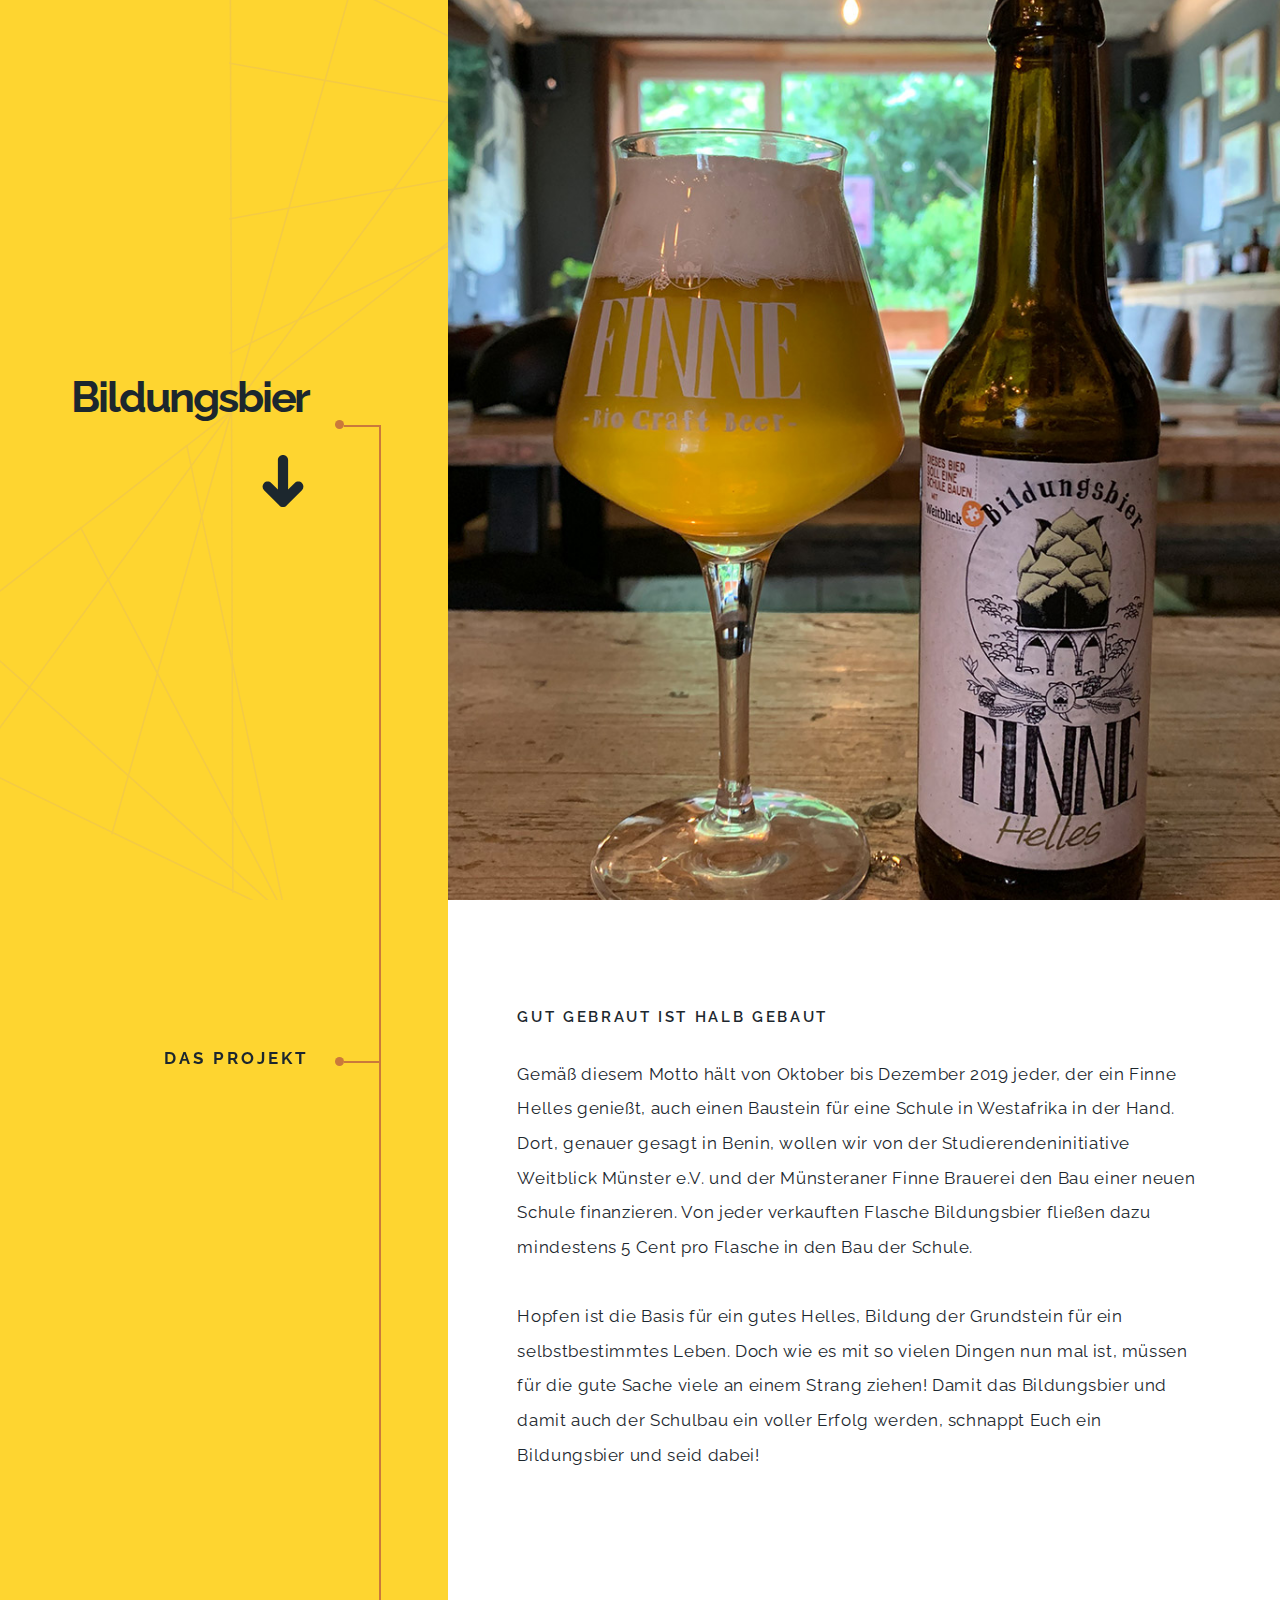
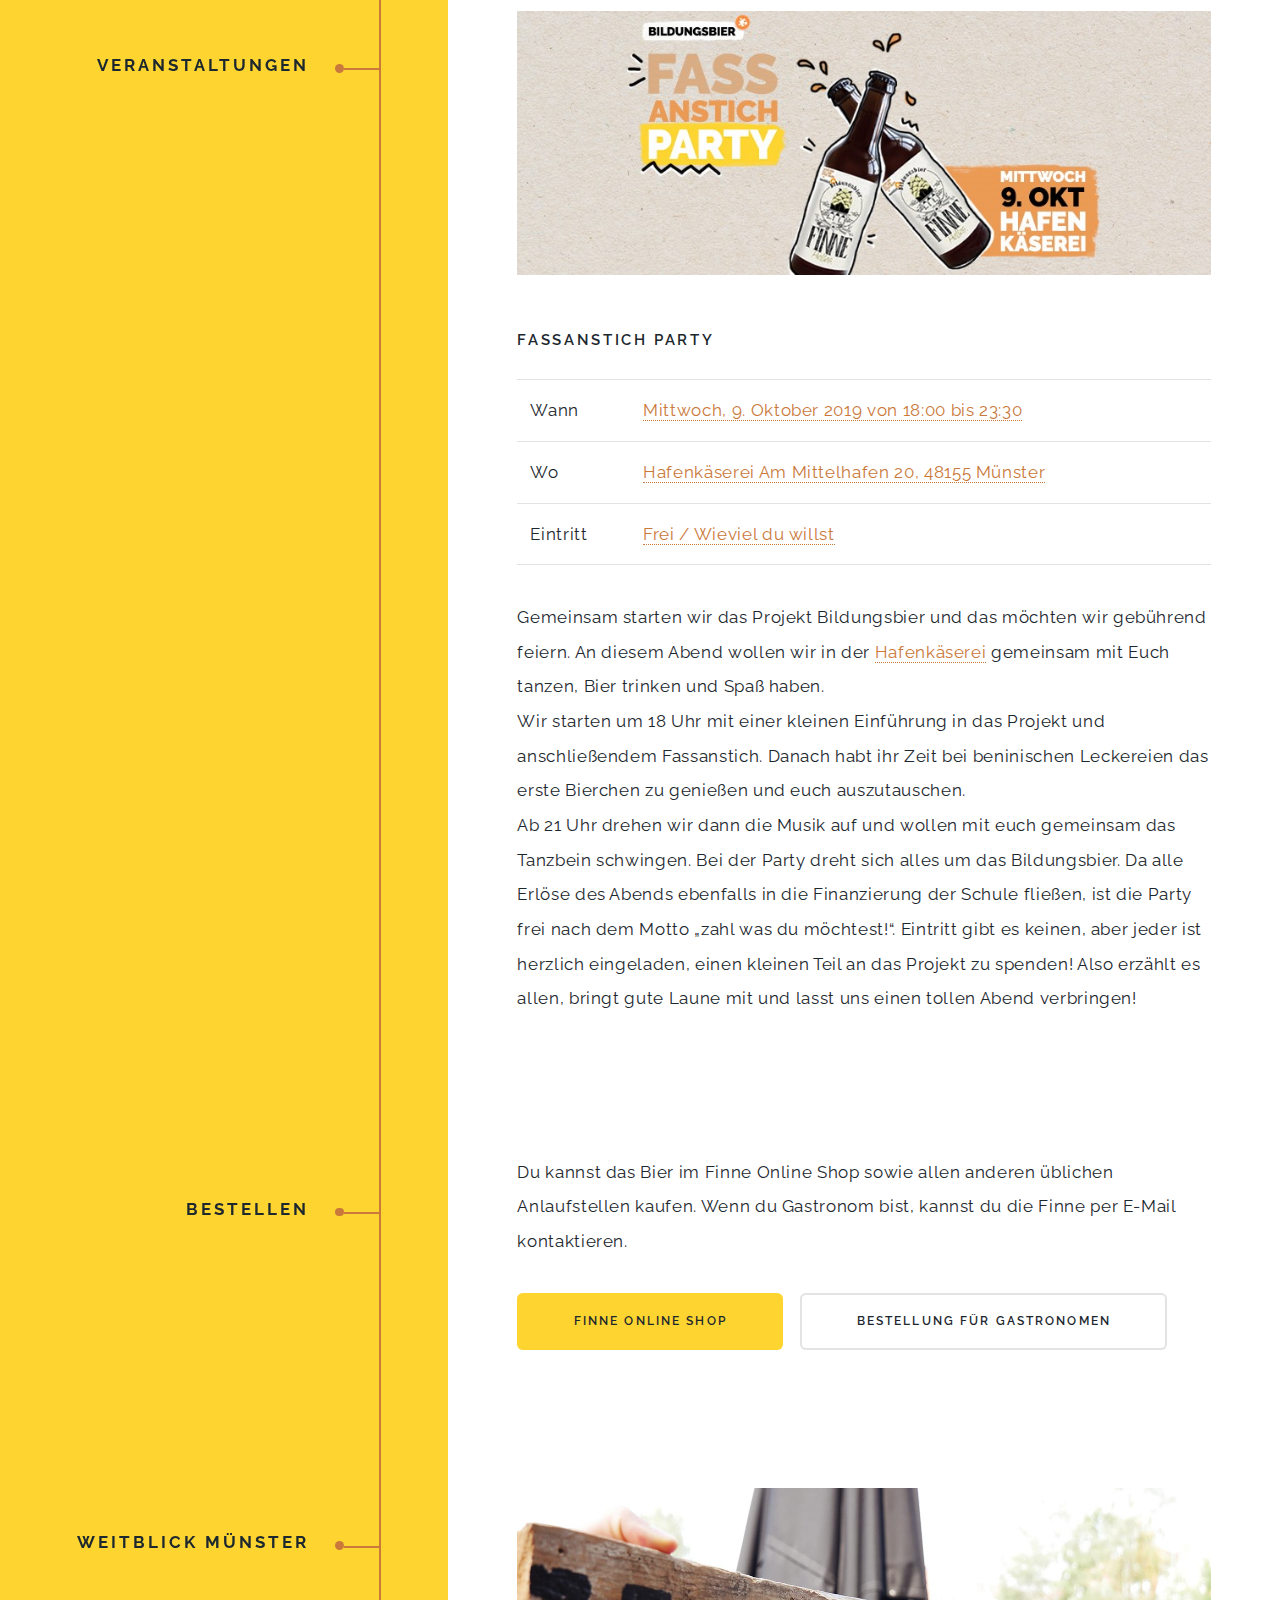
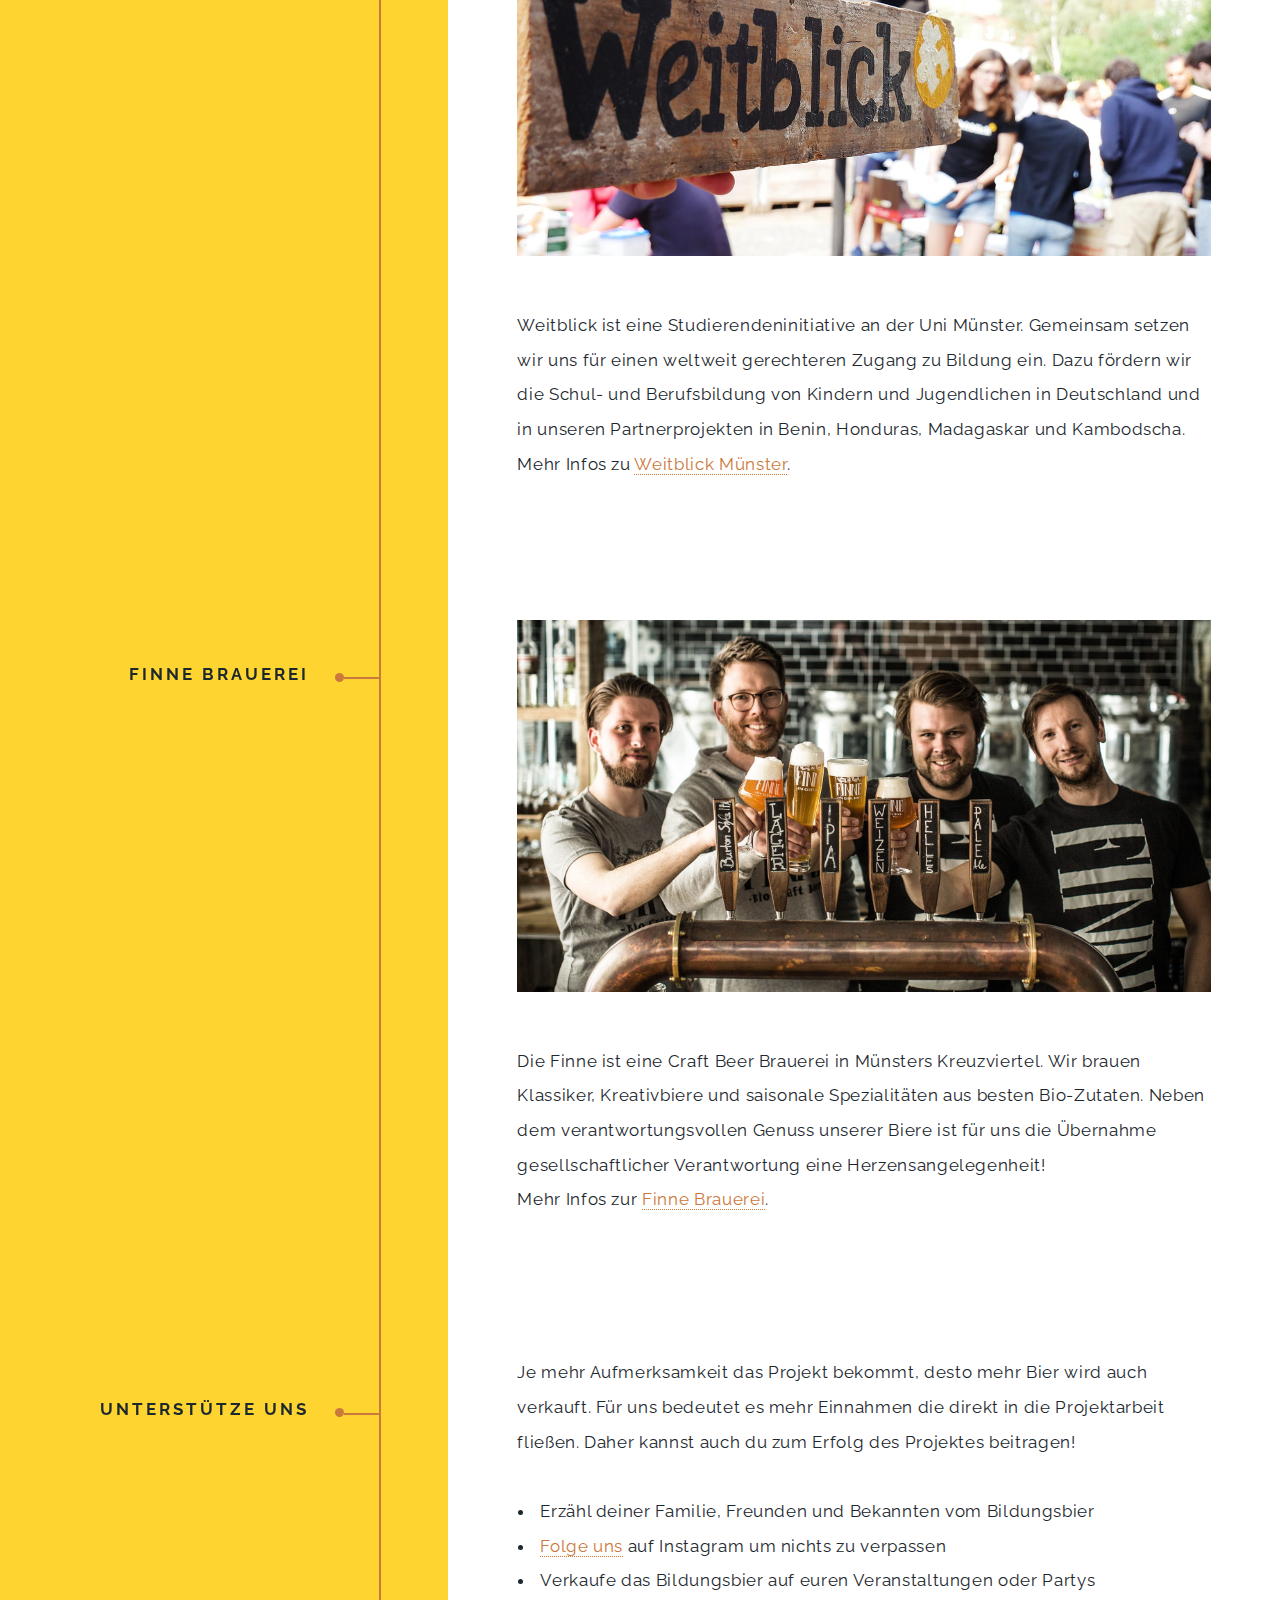
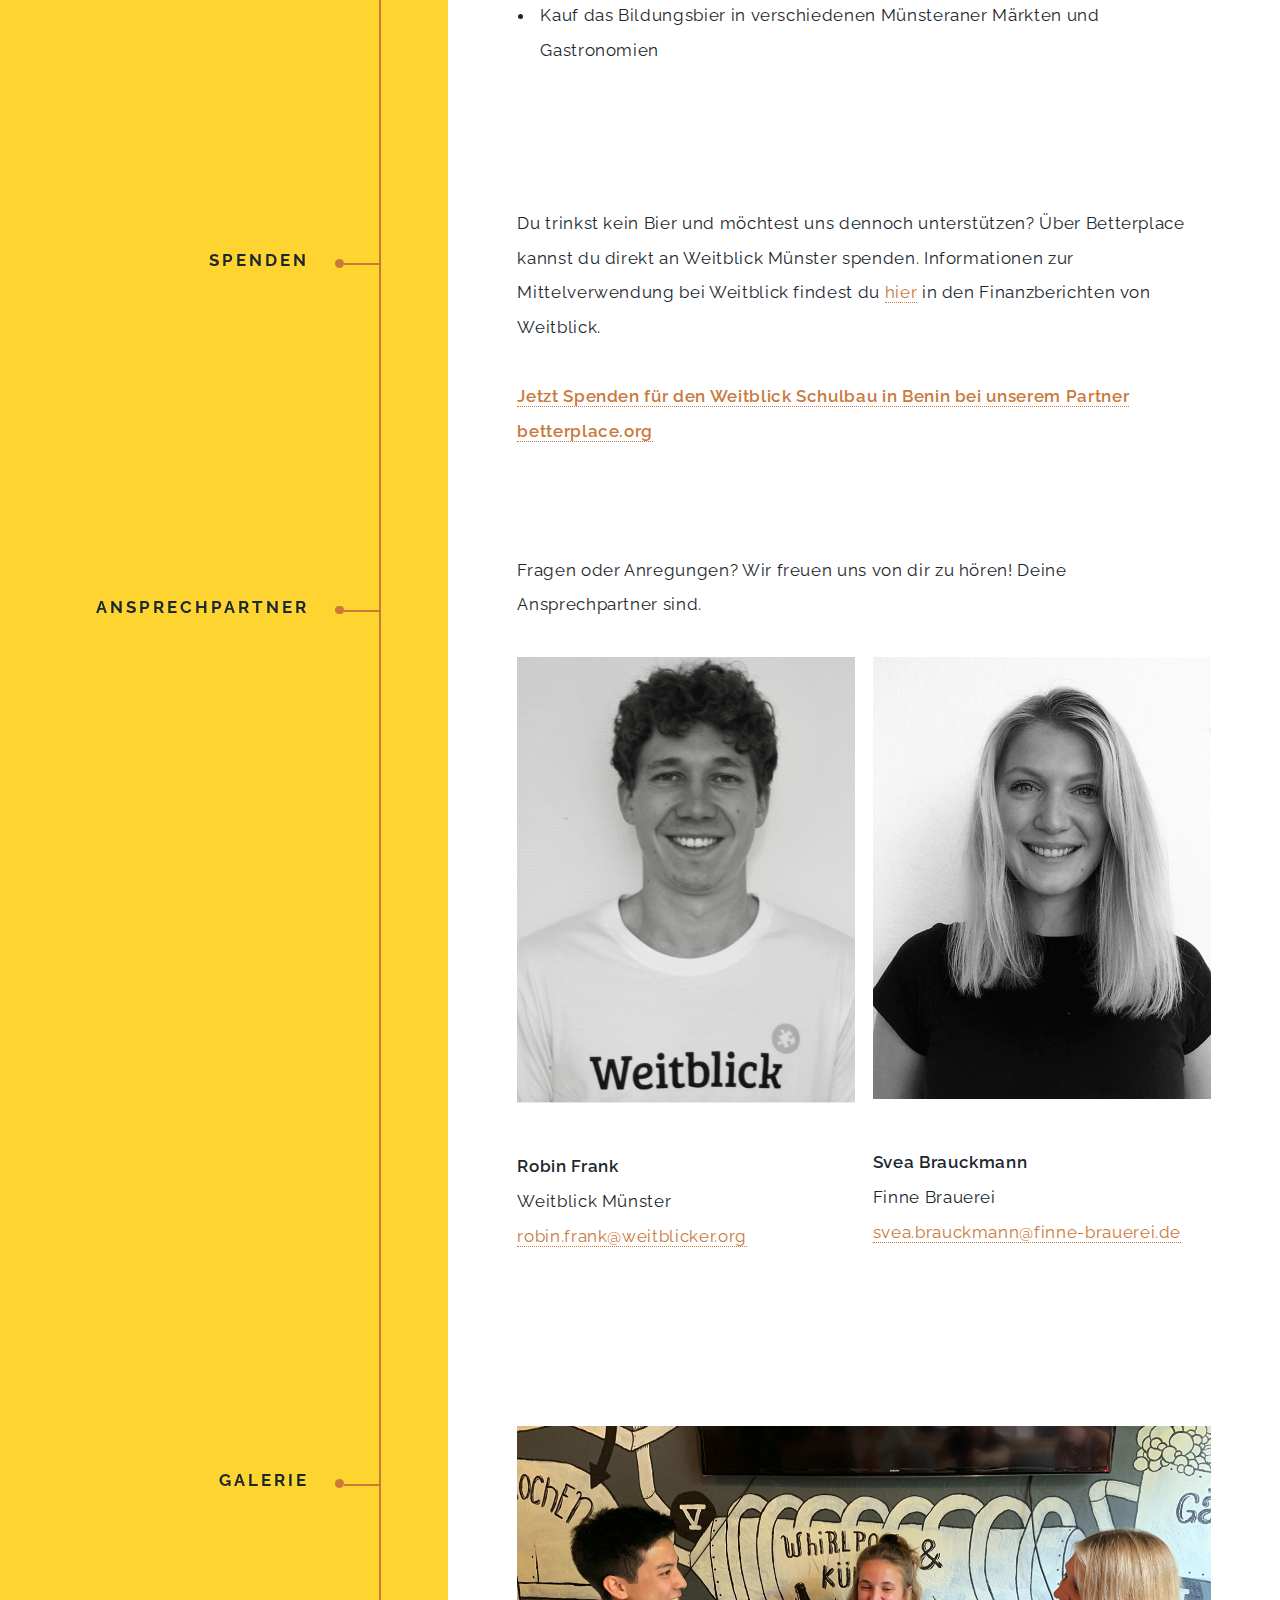
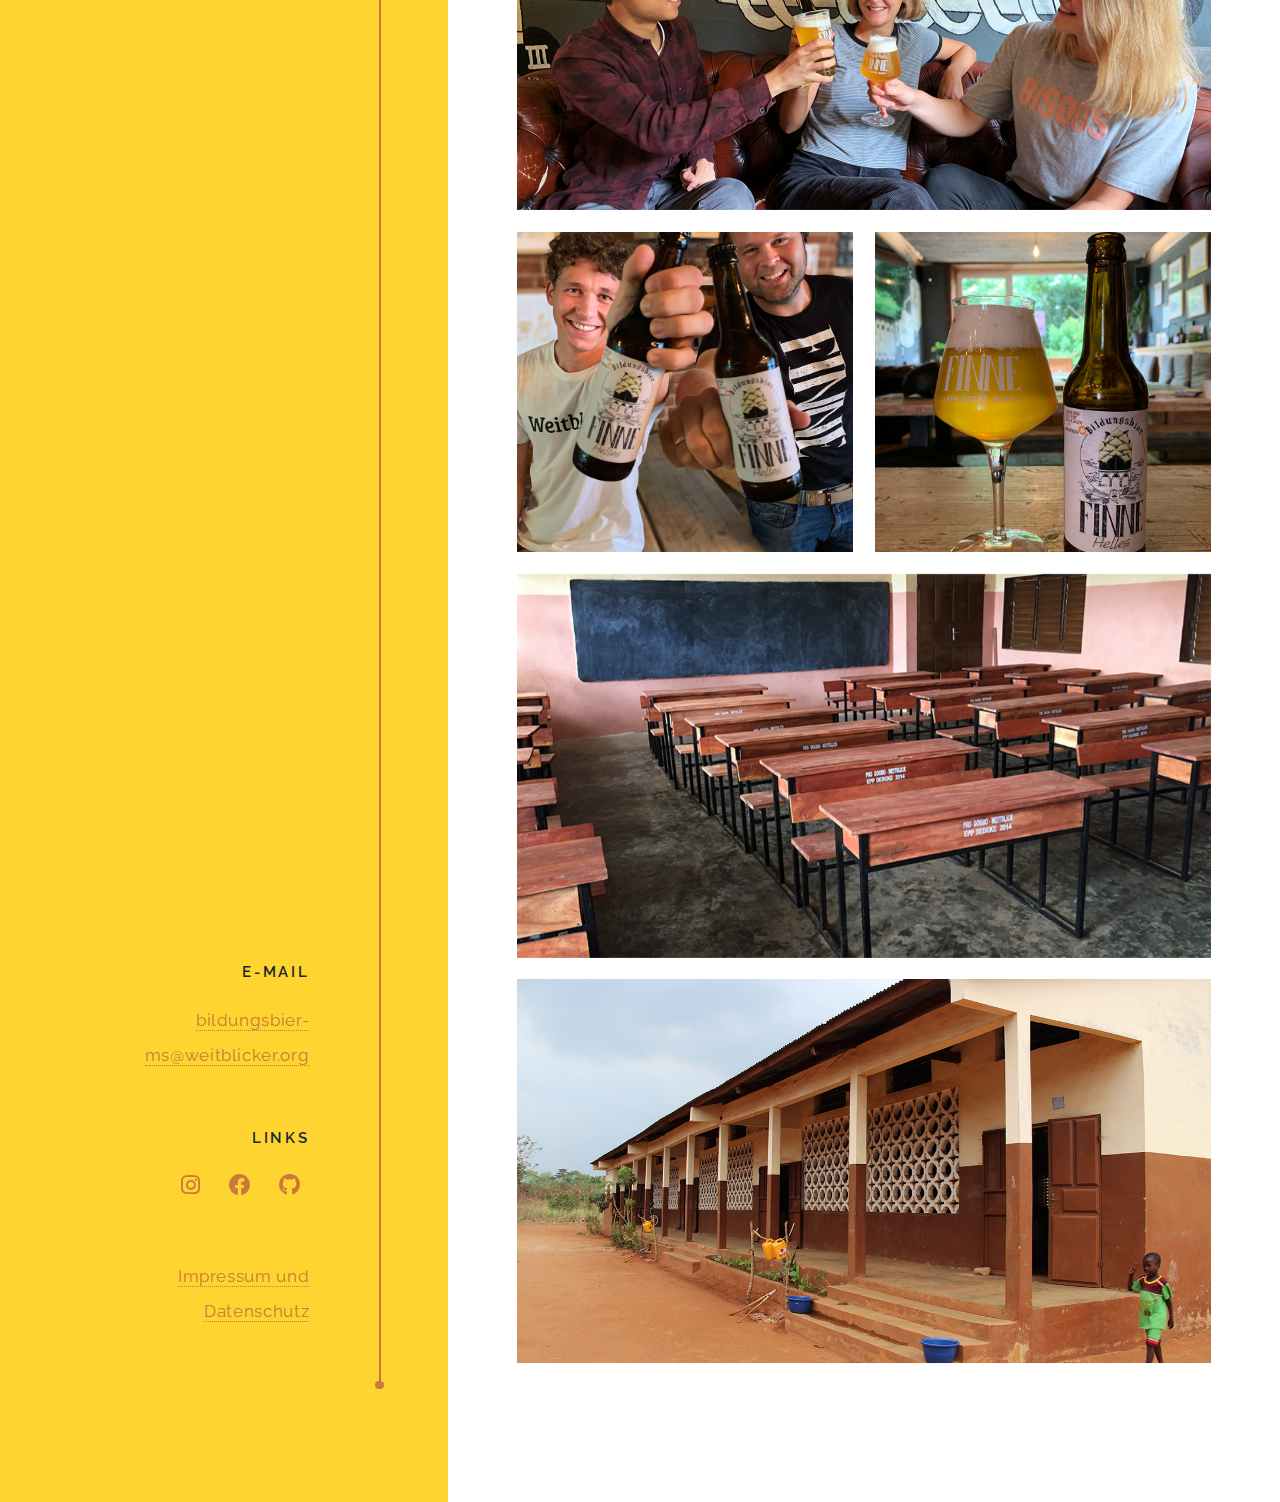
==== commit 4b2b49dc: "Typo fixes" ====
--- a/index.html
+++ b/index.html
@@ -6,7 +6,7 @@
 -->
 <html>
   <head>
-    <title>Home | Bildungsbier</title>
+    <title>Bildungsbier</title>
     <meta charset="utf-8" />
     <meta name="viewport" content="width=device-width, initial-scale=1, user-scalable=no" />
     <meta name="description" content="" />
@@ -118,7 +118,7 @@
         </header>
         <div class="content">
           <p>
-            Du kannst das Bier im Finne Online Shop sowie allen anderen üblichen Anlaufstellen kaufen. Wenn du Gastronom bist 
+            Du kannst das Bier im Finne Online Shop sowie allen anderen üblichen Anlaufstellen kaufen. Wenn du Gastronom bist, 
             kannst du die Finne per E-Mail kontaktieren.
             <ul class="actions">
               <li>
@@ -182,7 +182,7 @@
         </header>
         <div class="content">
           <p>
-            Je mehr Aufmerksamkeit das Projekt bekommmt, desto mehr Bier wird auch verkauft. Für uns bedeutet es
+            Je mehr Aufmerksamkeit das Projekt bekommt, desto mehr Bier wird auch verkauft. Für uns bedeutet es
             mehr Einnahmen die direkt in die Projektarbeit fließen. Daher kannst auch du zum Erfolg des Projektes beitragen!
           </p>
           <p>
@@ -230,8 +230,8 @@
           <p>
             Du trinkst kein Bier und möchtest uns dennoch unterstützen? Über Betterplace kannst du direkt an Weitblick Münster 
             spenden. Informationen zur Mittelverwendung bei Weitblick findest du 
-            <a href="https://weitblicker.org/content/pagewithpicts/M%C3%BCnster/Daten-Fakten" target="_blank">hier</a>.
-            in den Finanzberichten von Weitblick 
+            <a href="https://weitblicker.org/content/pagewithpicts/M%C3%BCnster/Daten-Fakten" target="_blank">hier</a>
+            in den Finanzberichten von Weitblick.
           <div id="betterplace_donation_iframe" style="background: transparent url('https://www.betterplace.org/assets/new_spinner.gif') 275px 20px no-repeat;">
             <strong>
               <a href="https://www.betterplace.org/de/projects/40094-weitblick-schulbau-benin/donations/new">
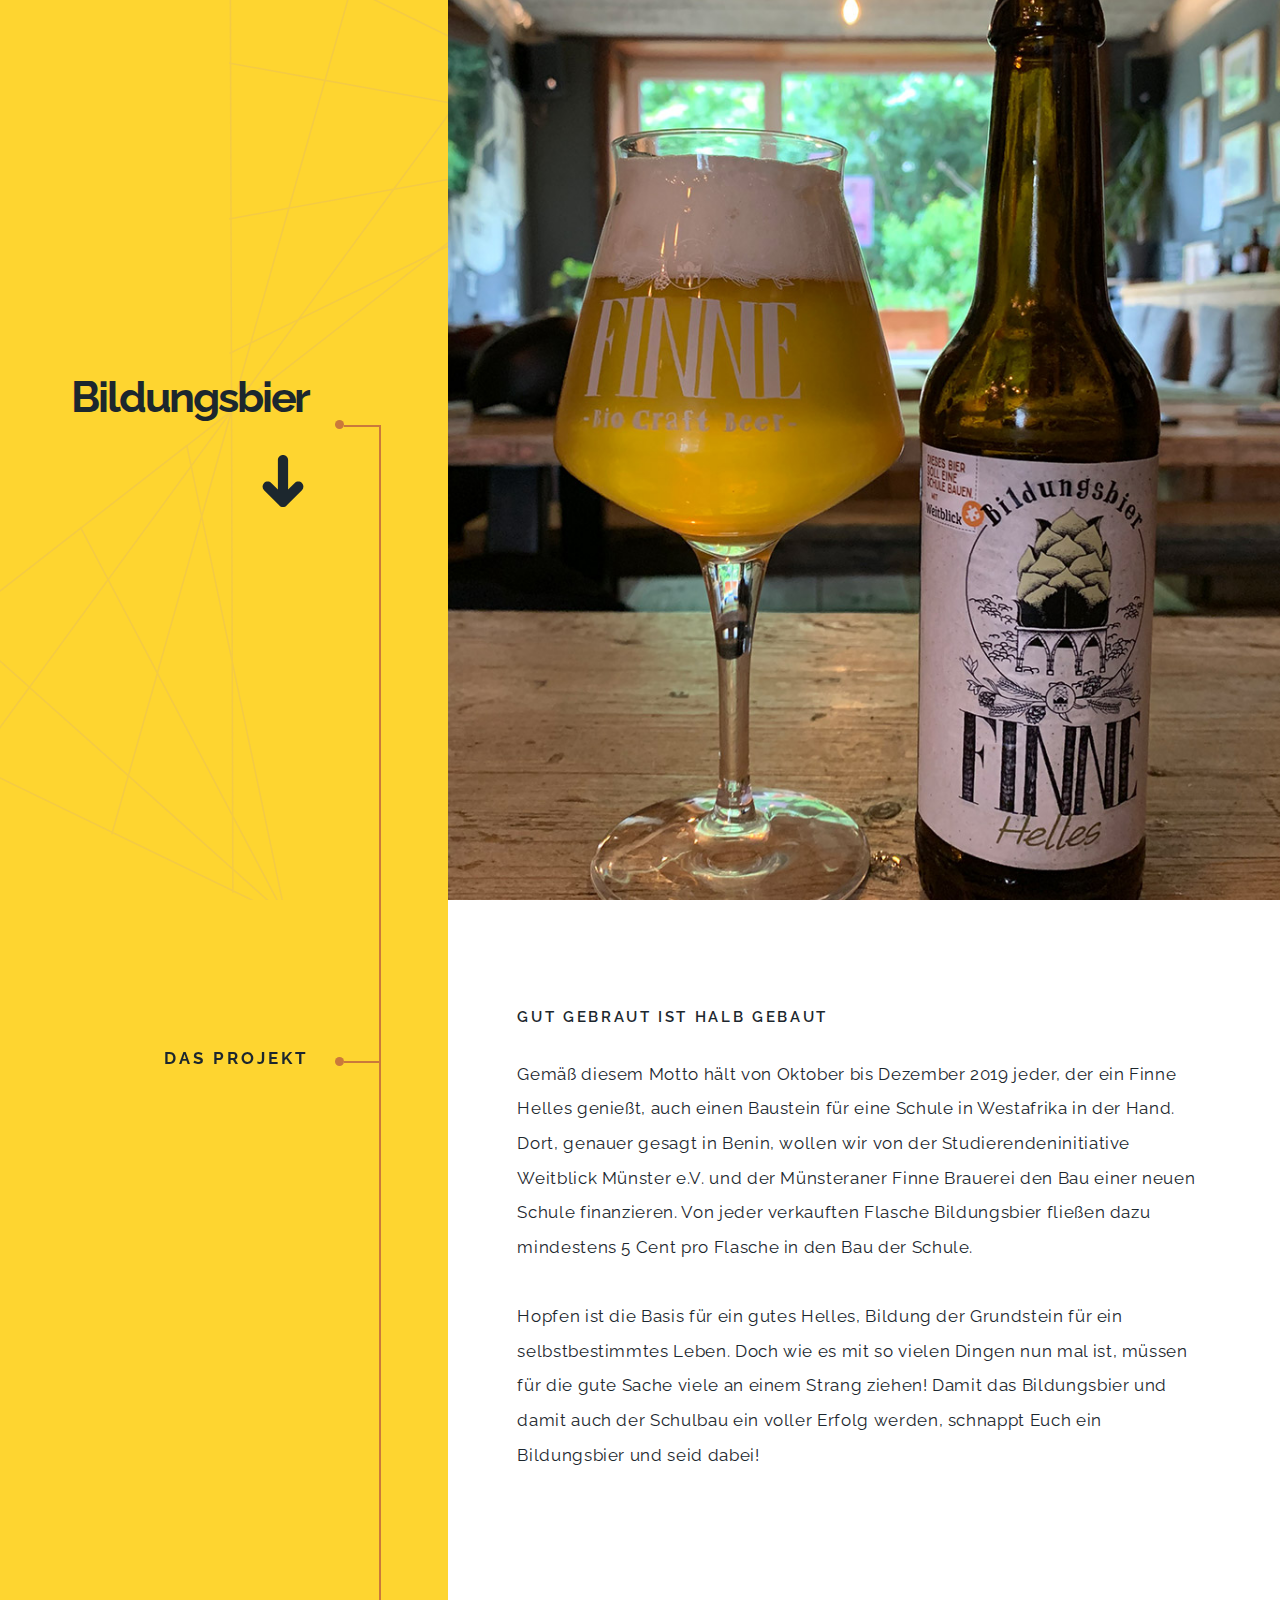
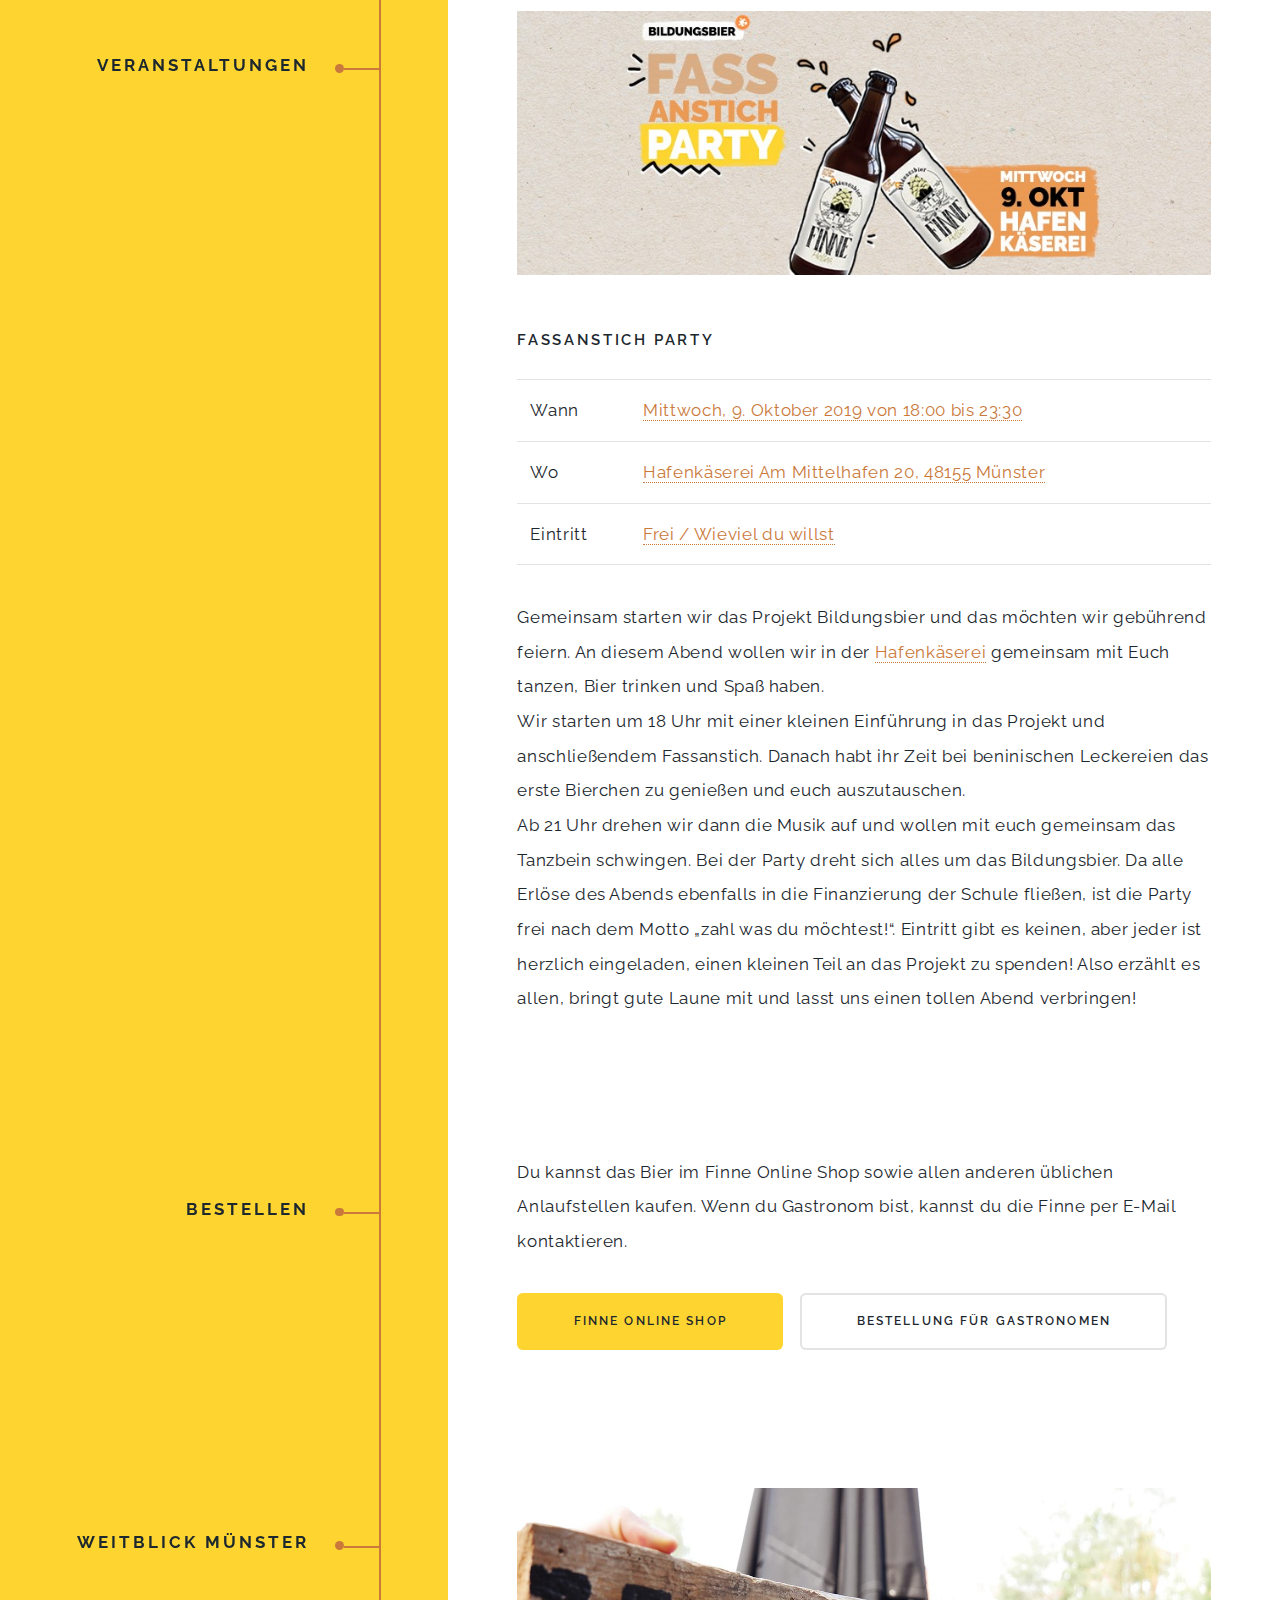
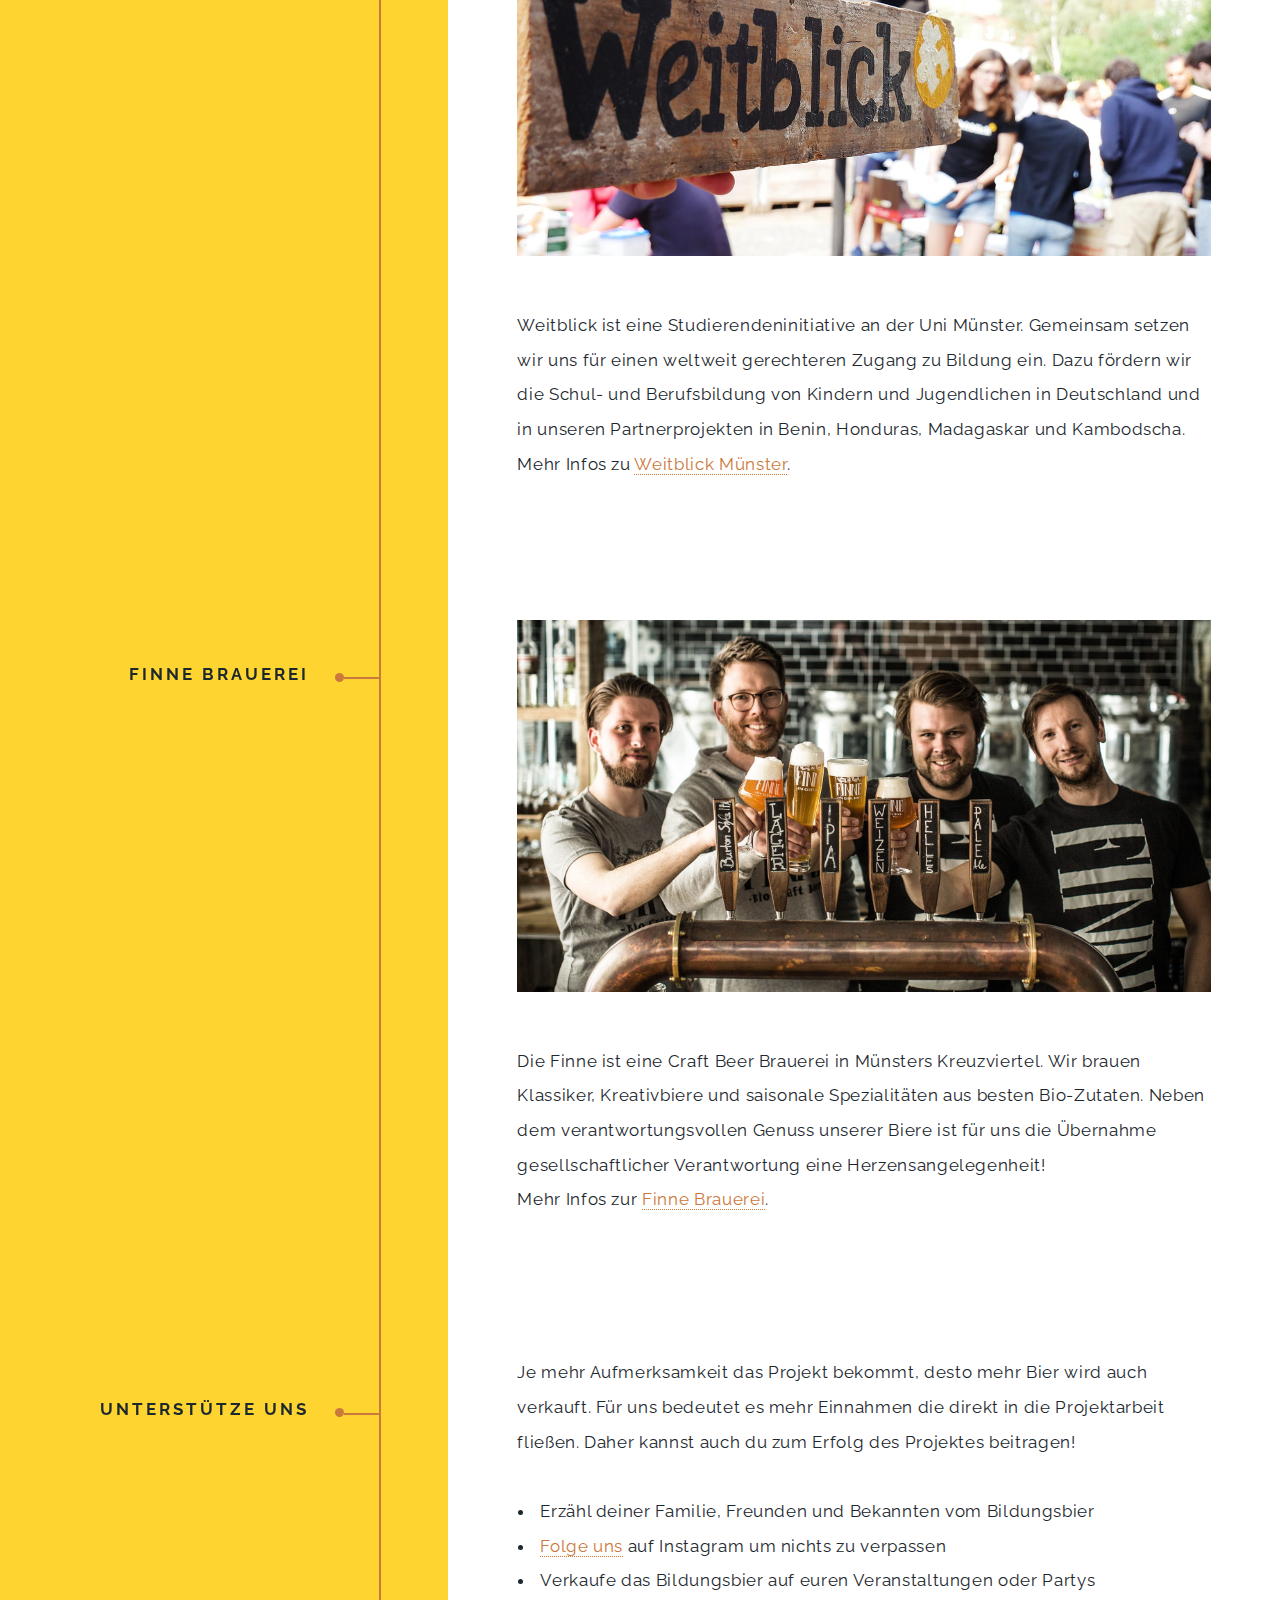
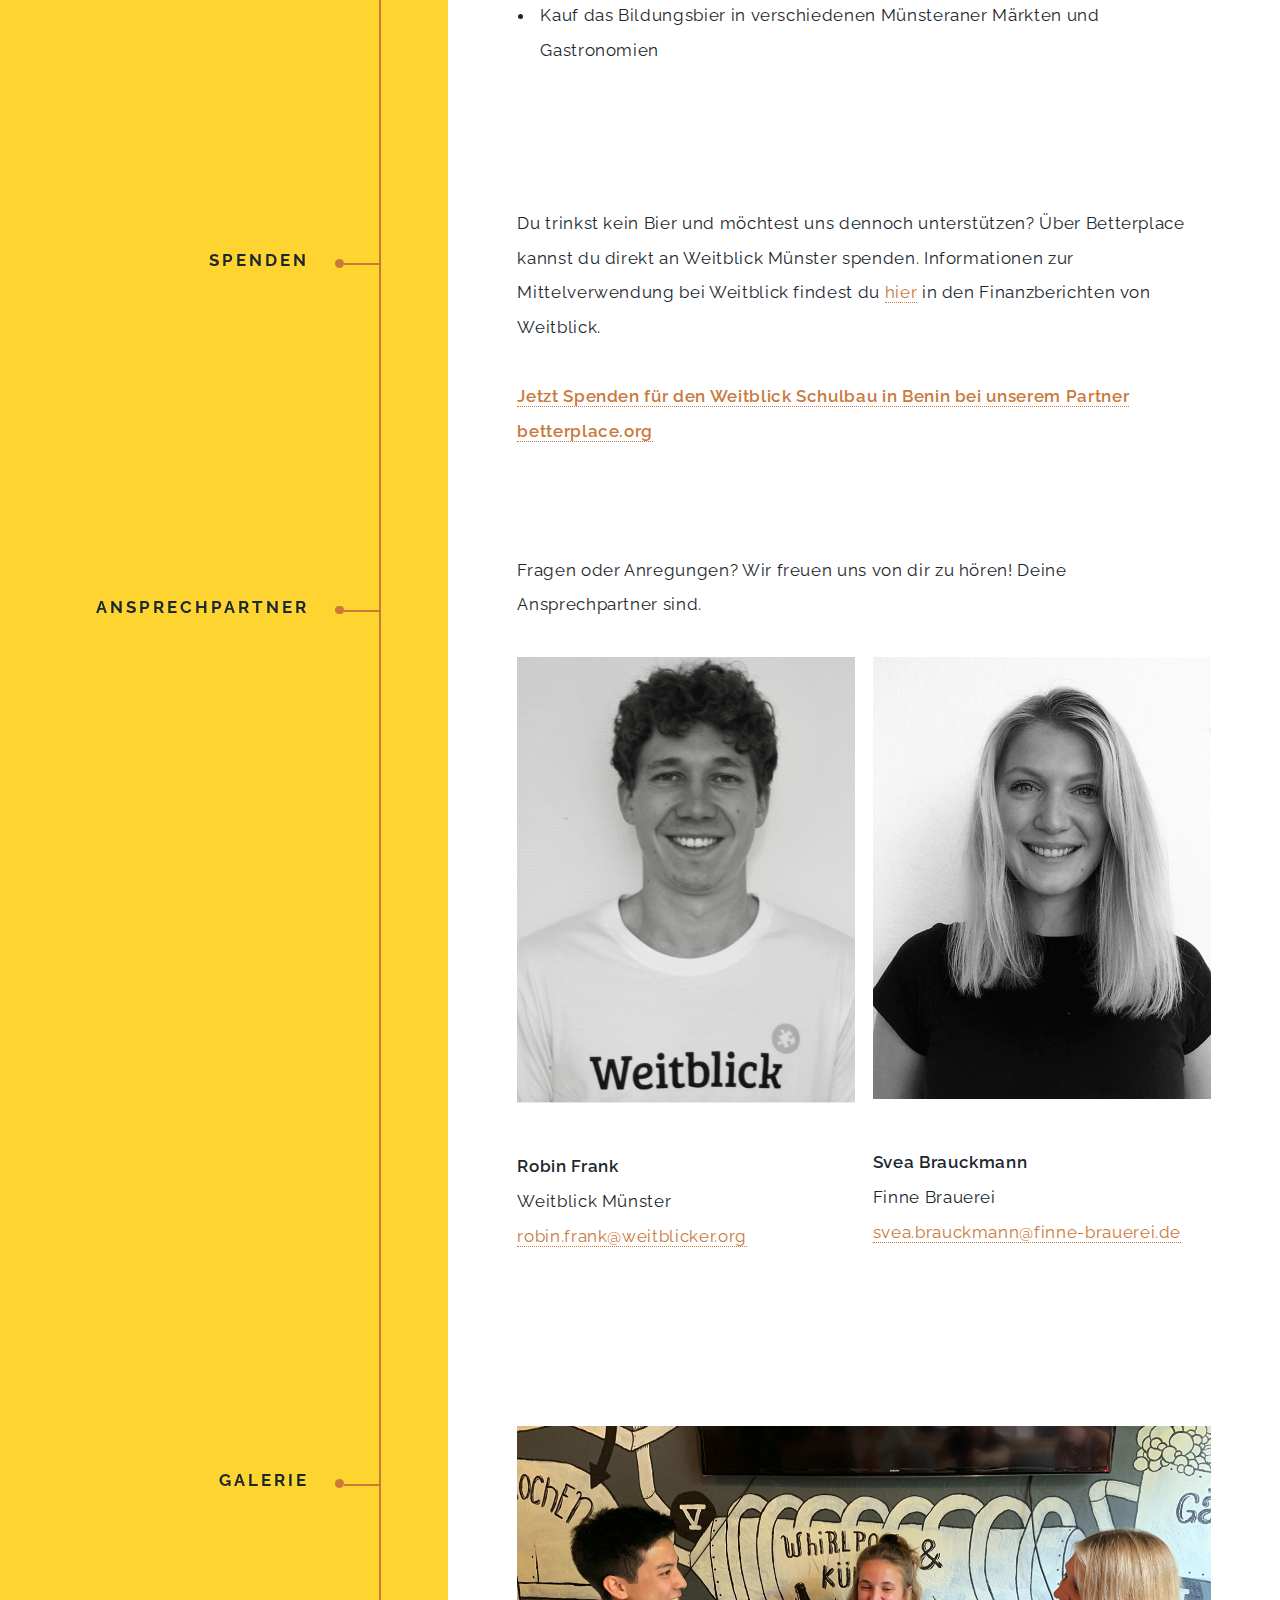
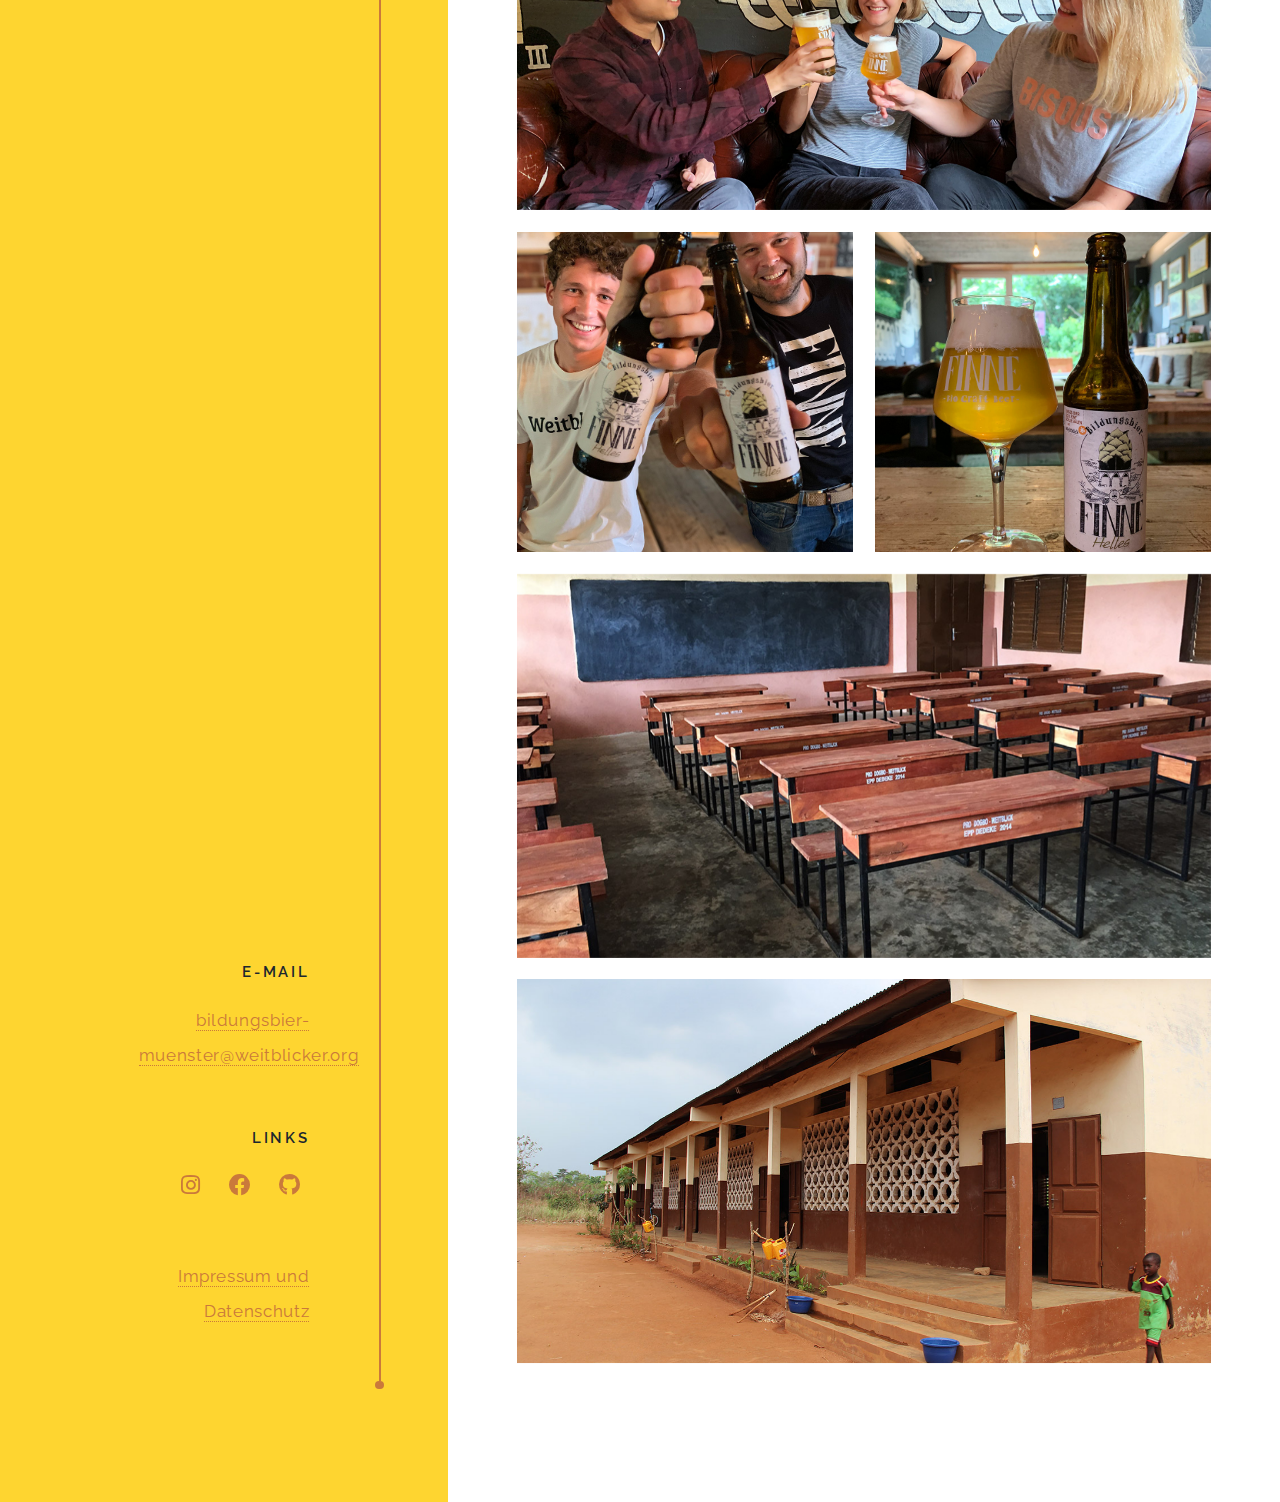
==== commit 9162d8b3: "Replce email adress" ====
--- a/index.html
+++ b/index.html
@@ -9,8 +9,14 @@
     <title>Bildungsbier</title>
     <meta charset="utf-8" />
     <meta name="viewport" content="width=device-width, initial-scale=1, user-scalable=no" />
-    <meta name="description" content="" />
-    <meta name="keywords" content="" />
+    <meta name="title" content="Das Bildungsbier" />
+    <meta name="description" content="Das Bildungsbier ist eine Kooperation zwischen Weitblick Münster und der Finne Brauerei zur Finanzierung der Errichtung einer Schule in Benin" />
+    <meta property="og:url" content="https://bildungsbier.org" />
+    <meta property="og:locale" content="de_DE" />
+    <meta property="og:type" content="website" />
+    <meta property="og:title" content="Das Bildungsbier" />
+    <meta property="og:description" content="Das Bildungsbier ist eine Kooperation zwischen Weitblick Münster und der Finne Brauerei zur Finanzierung der Errichtung einer Schule in Benin" />
+    <meta property="og:image" content="https://bildungsbier.org/images/gallery/thumbs/bier2-thumb.jpg" />
     <link rel="stylesheet" href="assets/css/main.css" />
     <script>
       window.dataLayer = window.dataLayer || [];
@@ -211,21 +217,6 @@
             <h2>Spenden</h2>
           </div>
         </header>
-        <script type="text/javascript">
-          /* Configure at https://www.betterplace.org/de/projects/40094-weitblick-schulbau-benin/manage/iframe_donation_form */
-          var _bp_iframe         = _bp_iframe || {};
-          _bp_iframe.project_id  = 40094; /* REQUIRED */
-          _bp_iframe.lang        = 'de'; /* Language of the form */
-          _bp_iframe.width  = 1000;  /* Custom iframe-tag-width, integer, minimum 450px */
-          _bp_iframe.color  = 'ff9900'; /* Button and banderole color, hex without "#" */
-          _bp_iframe.background_color = 'fff'; /* Background-color, hex without "#" */
-          _bp_iframe.default_amount   = 10;    /* Donation-amount, integer 1-99 */
-          (function() {
-            var bp = document.createElement('script'); bp.type = 'text/javascript'; bp.async = true;
-            bp.src = ('https:' == document.location.protocol ? 'https://' : 'http://') + 'asset1.betterplace.org/assets/load_donation_iframe.js';
-            var s = document.getElementsByTagName('script')[0]; s.parentNode.insertBefore(bp, s);
-          })();
-        </script>
         <div class="content">
           <p>
             Du trinkst kein Bier und möchtest uns dennoch unterstützen? Über Betterplace kannst du direkt an Weitblick Münster 
@@ -234,7 +225,7 @@
             in den Finanzberichten von Weitblick.
           <div id="betterplace_donation_iframe" style="background: transparent url('https://www.betterplace.org/assets/new_spinner.gif') 275px 20px no-repeat;">
             <strong>
-              <a href="https://www.betterplace.org/de/projects/40094-weitblick-schulbau-benin/donations/new">
+              <a href="https://www.betterplace.org/de/projects/40094-weitblick-schulbau-benin/donations/new" target="_blank">
                 Jetzt Spenden für den Weitblick Schulbau in Benin bei unserem Partner betterplace.org
               </a>
             </strong>
@@ -315,7 +306,7 @@
           <ul class="items">
             <li>
               <h3>E-Mail</h3>
-              <a href="mailto:bildungsbier-ms@weitblicker.org">bildungsbier-ms@weitblicker.org</a>
+              <a href="mailto:bildungsbier-muenster@weitblicker.org">bildungsbier-muenster@weitblicker.org</a>
             </li>
             <li>
               <h3>Links</h3>
@@ -342,6 +333,6 @@
     <script src="assets/js/breakpoints.min.js"></script>
     <script src="assets/js/util.js"></script>
     <script src="assets/js/main.js"></script>
-
+    <script src="assets/js/betterplace.js"></script>
   </body>
 </html>
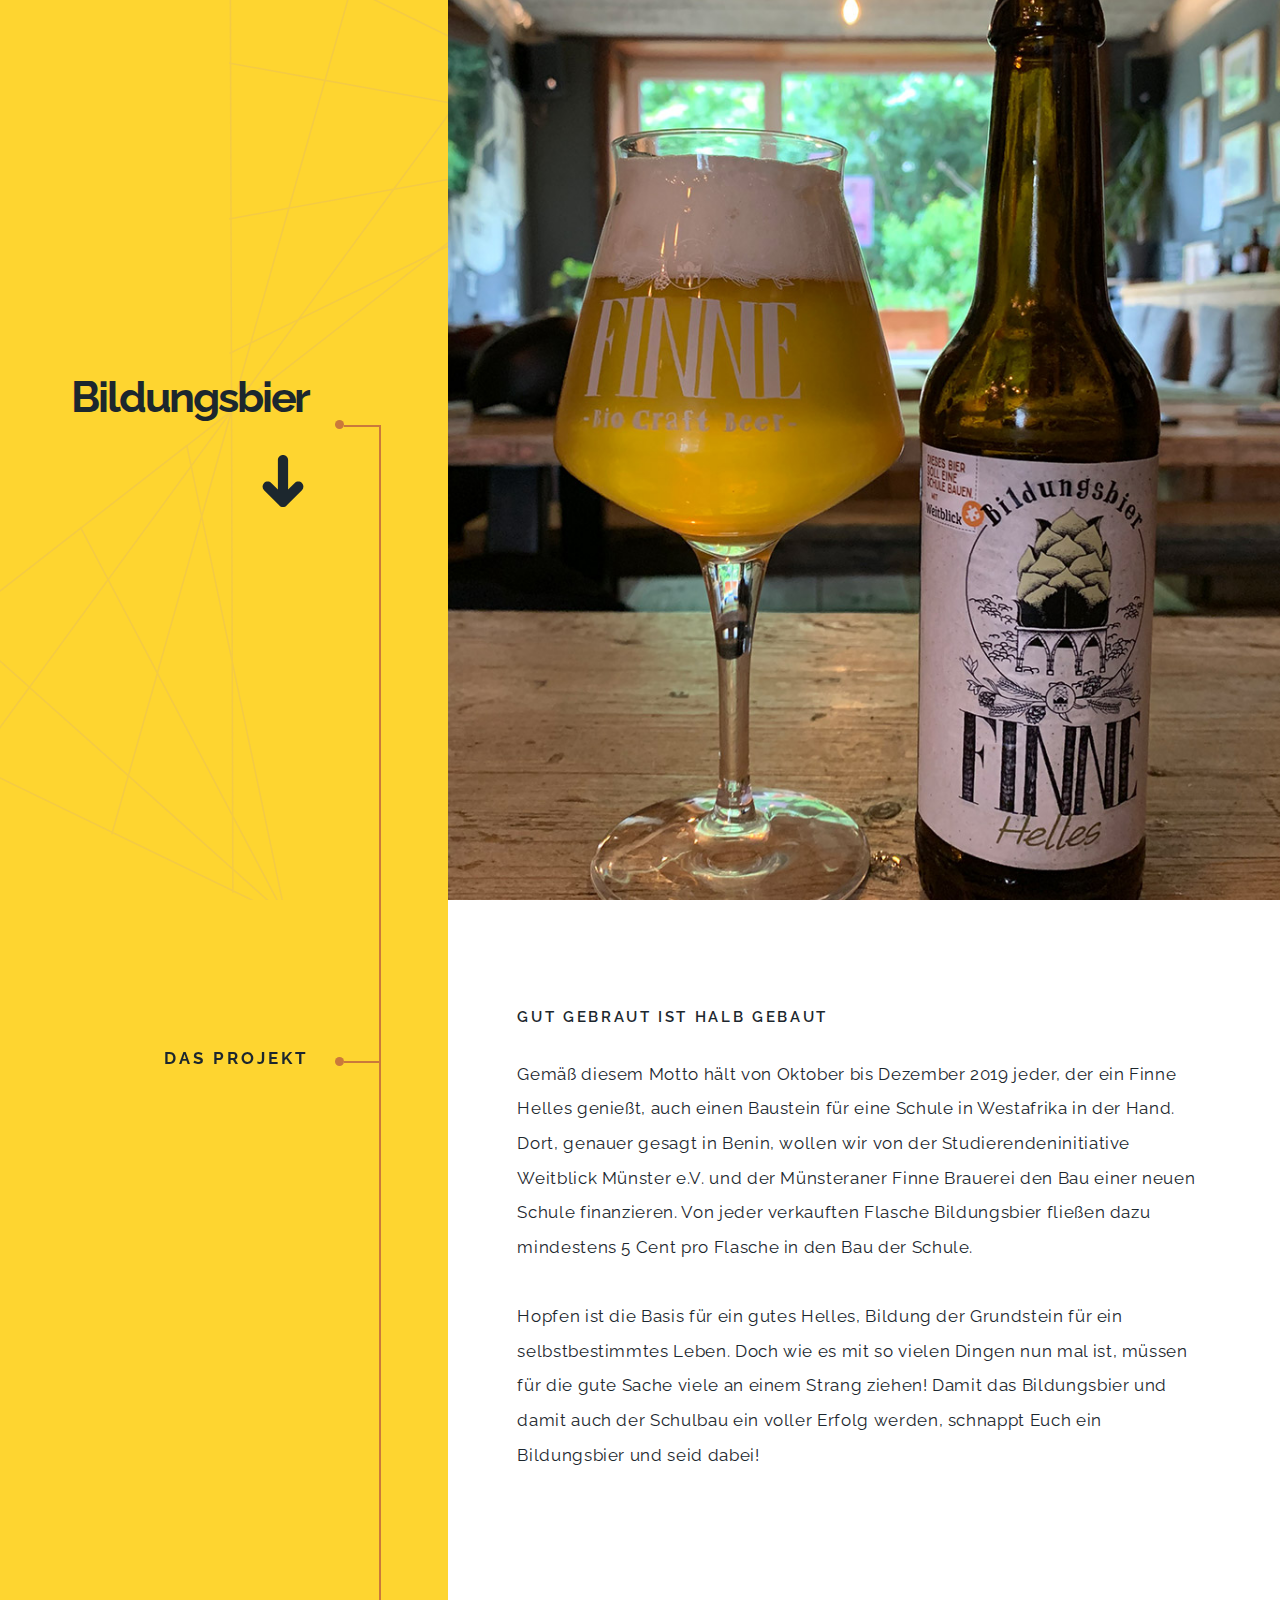
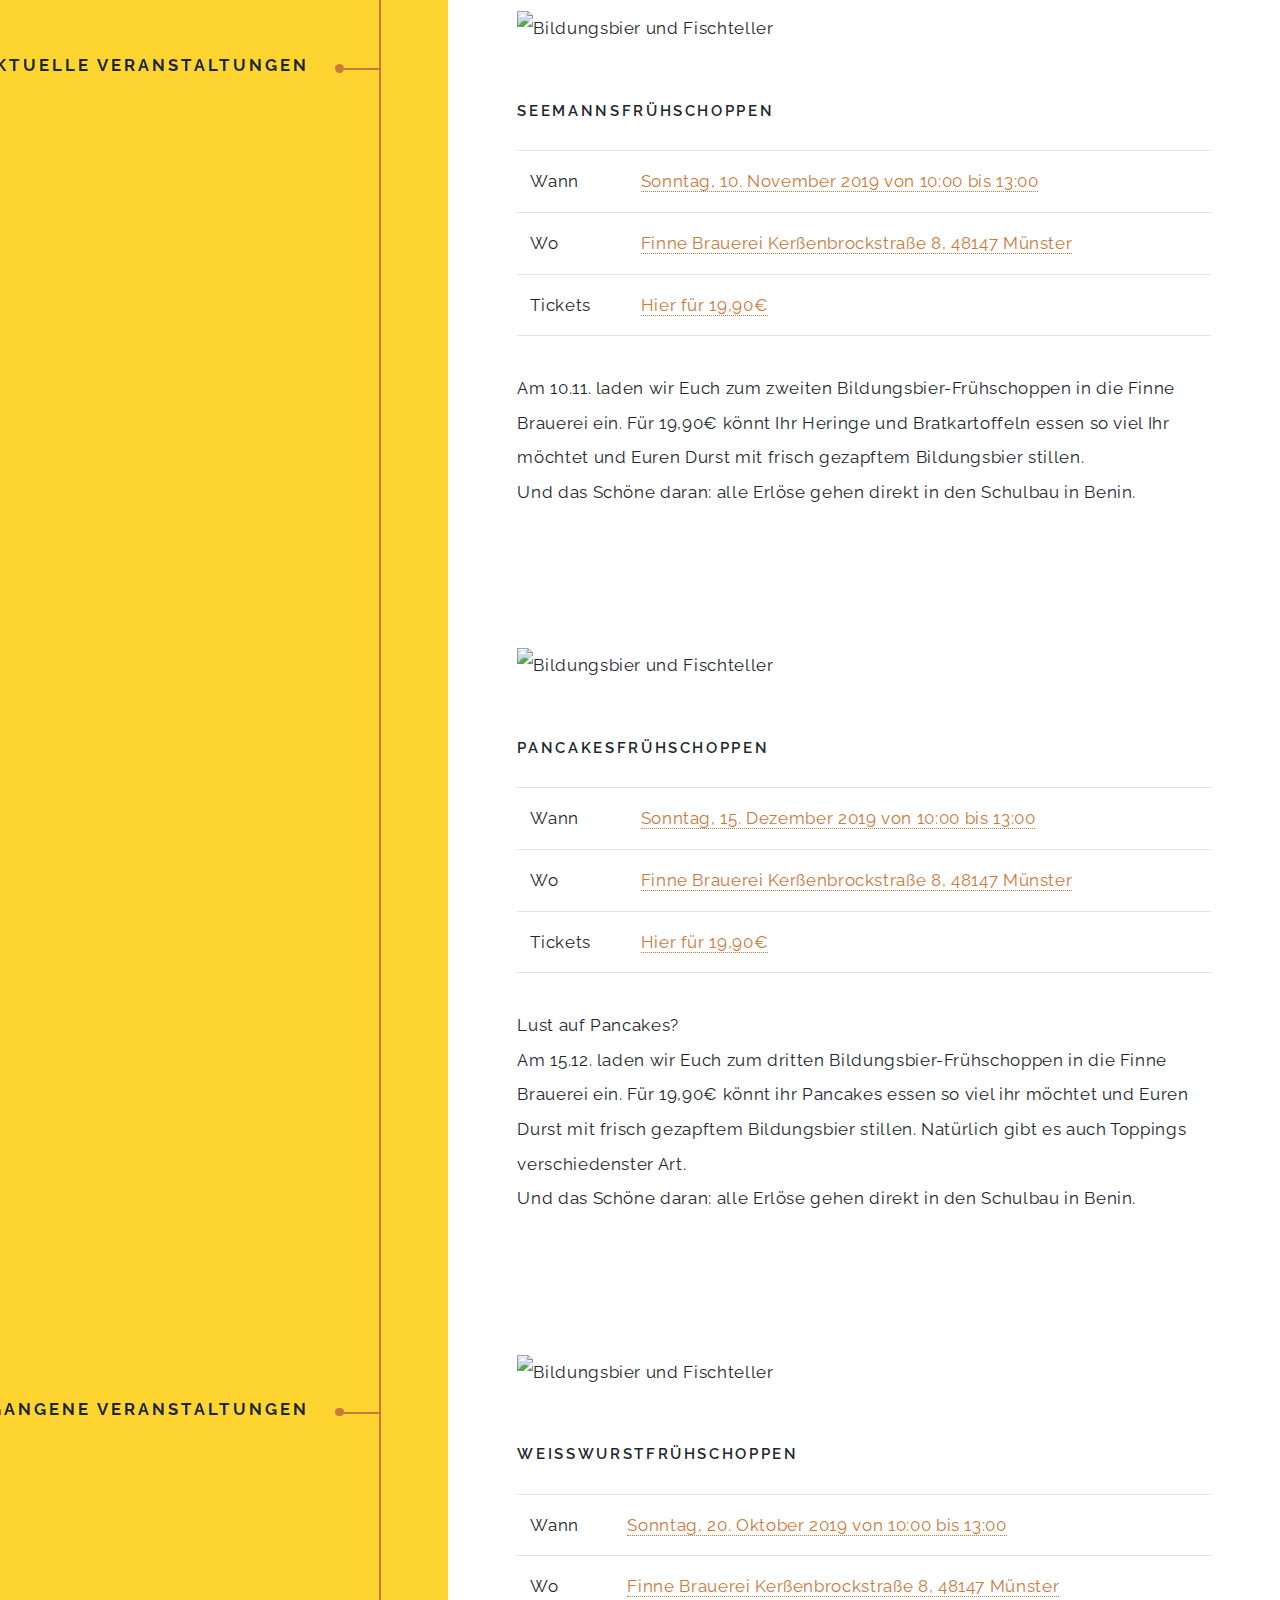
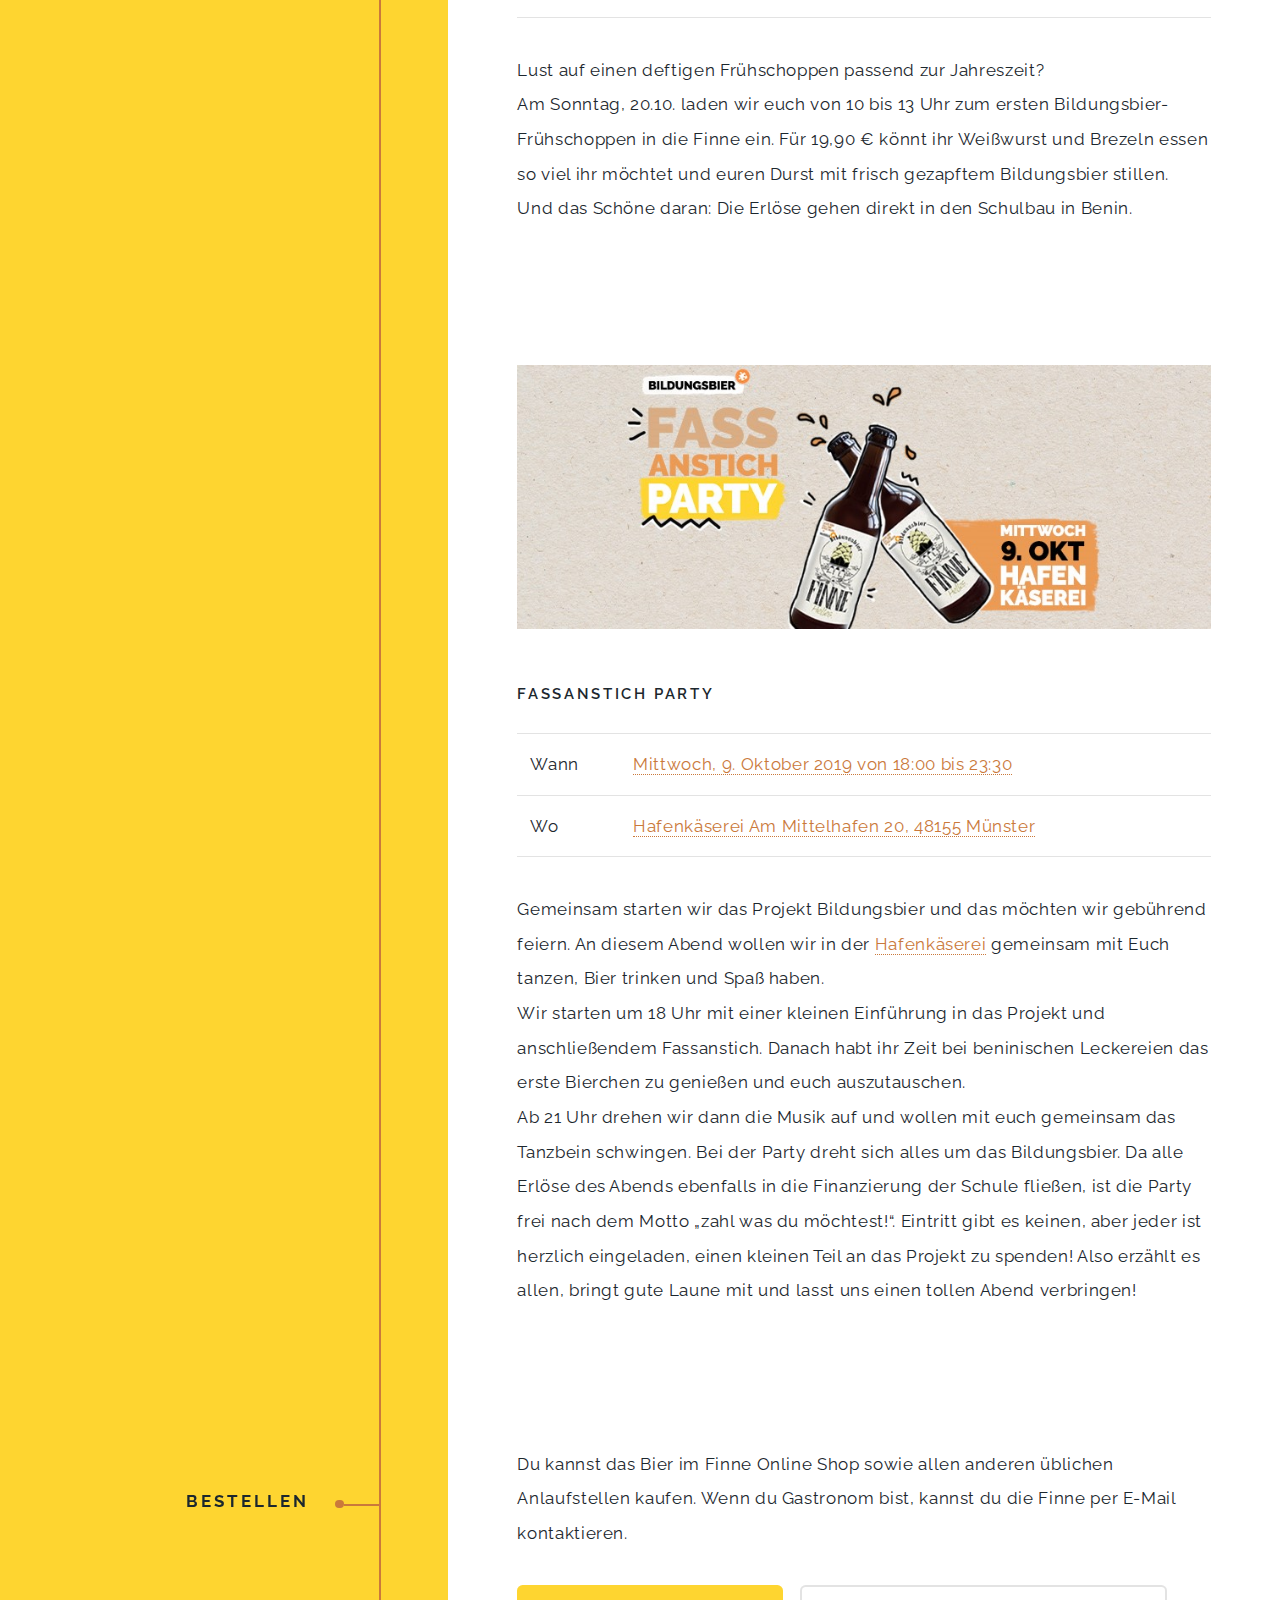
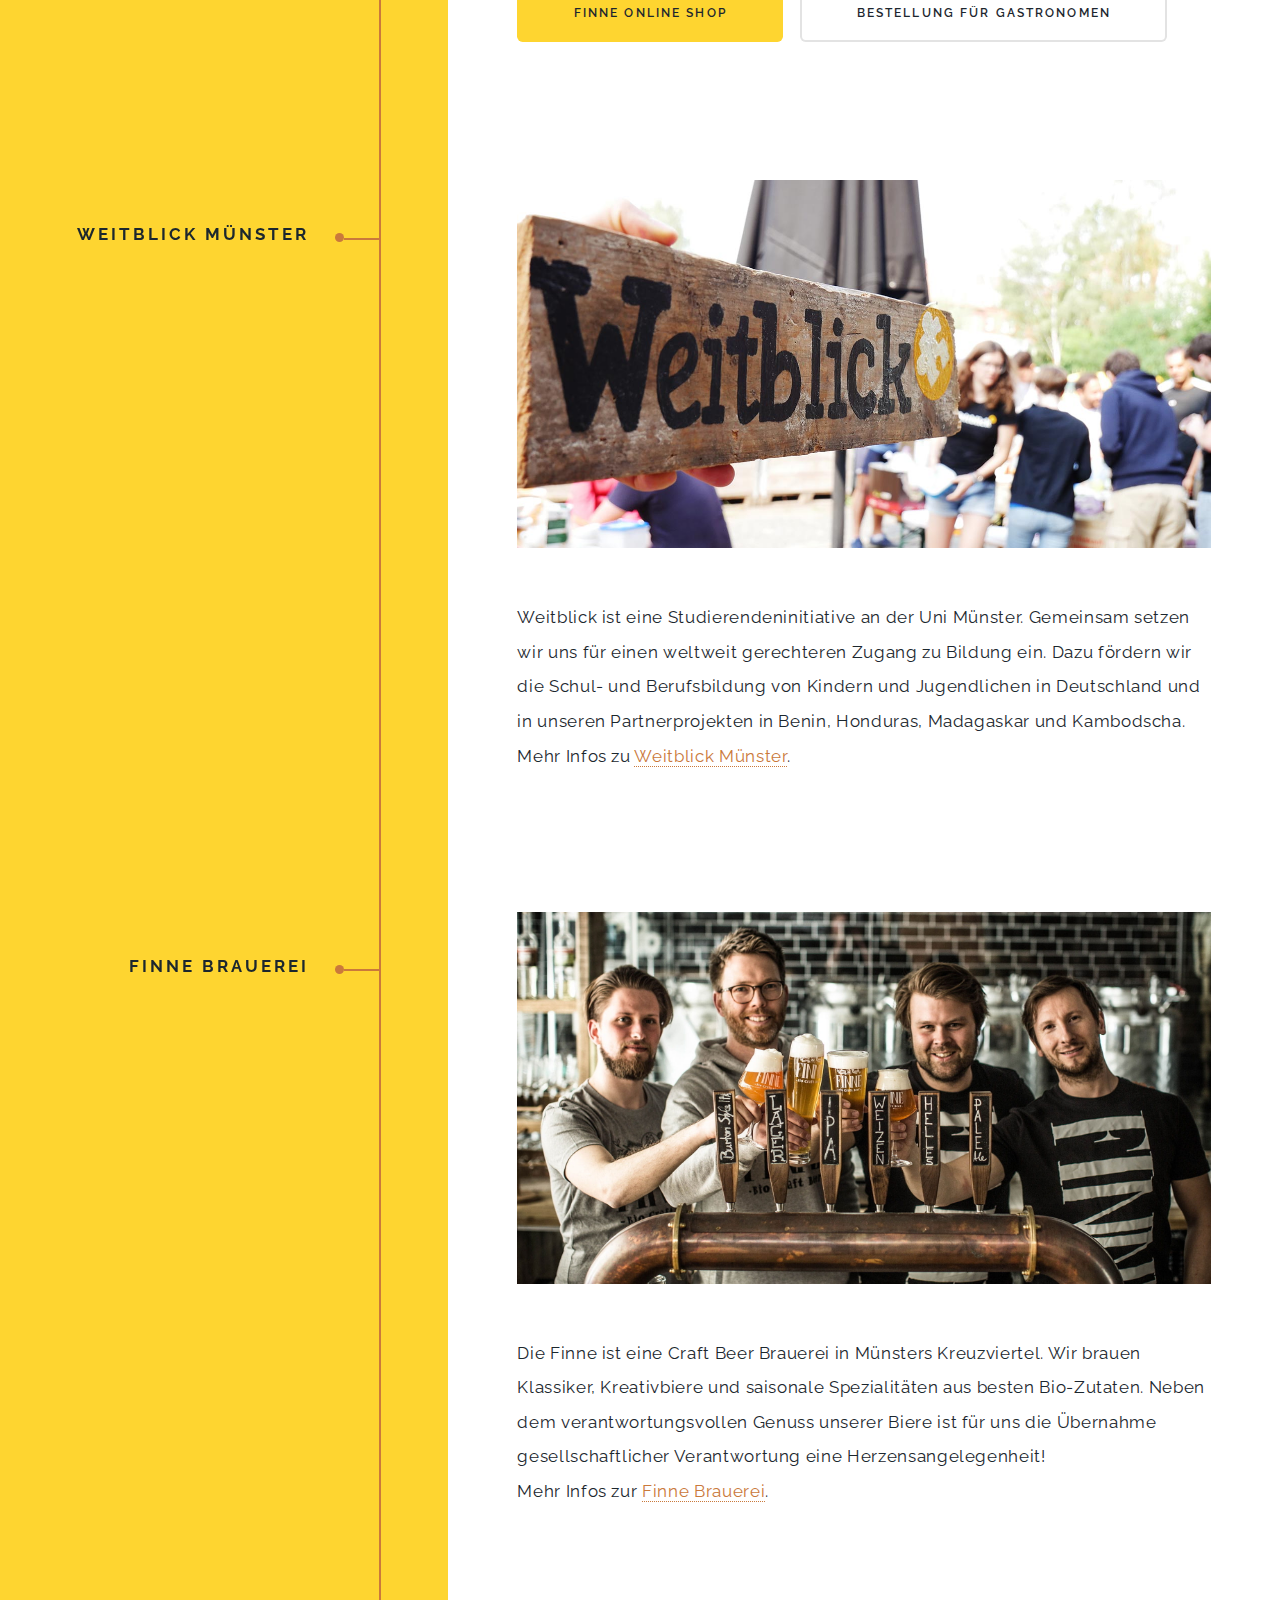
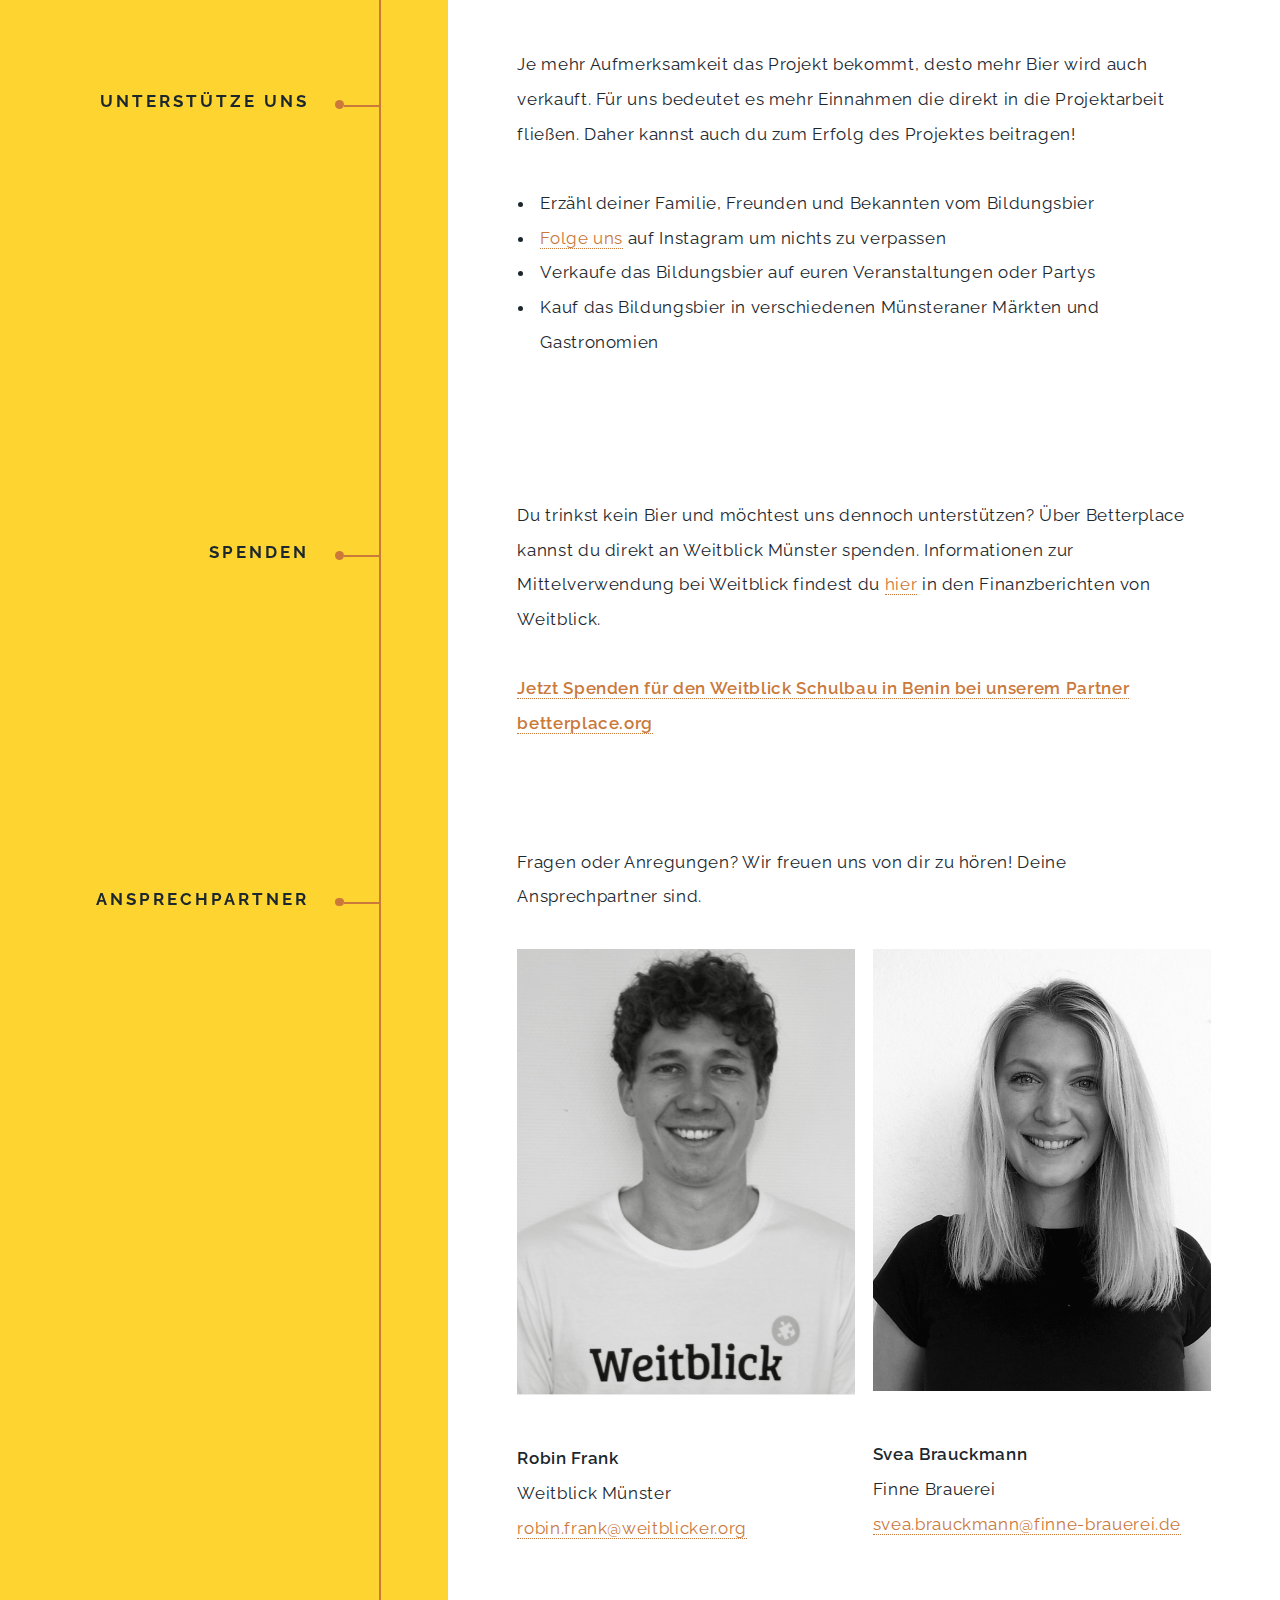
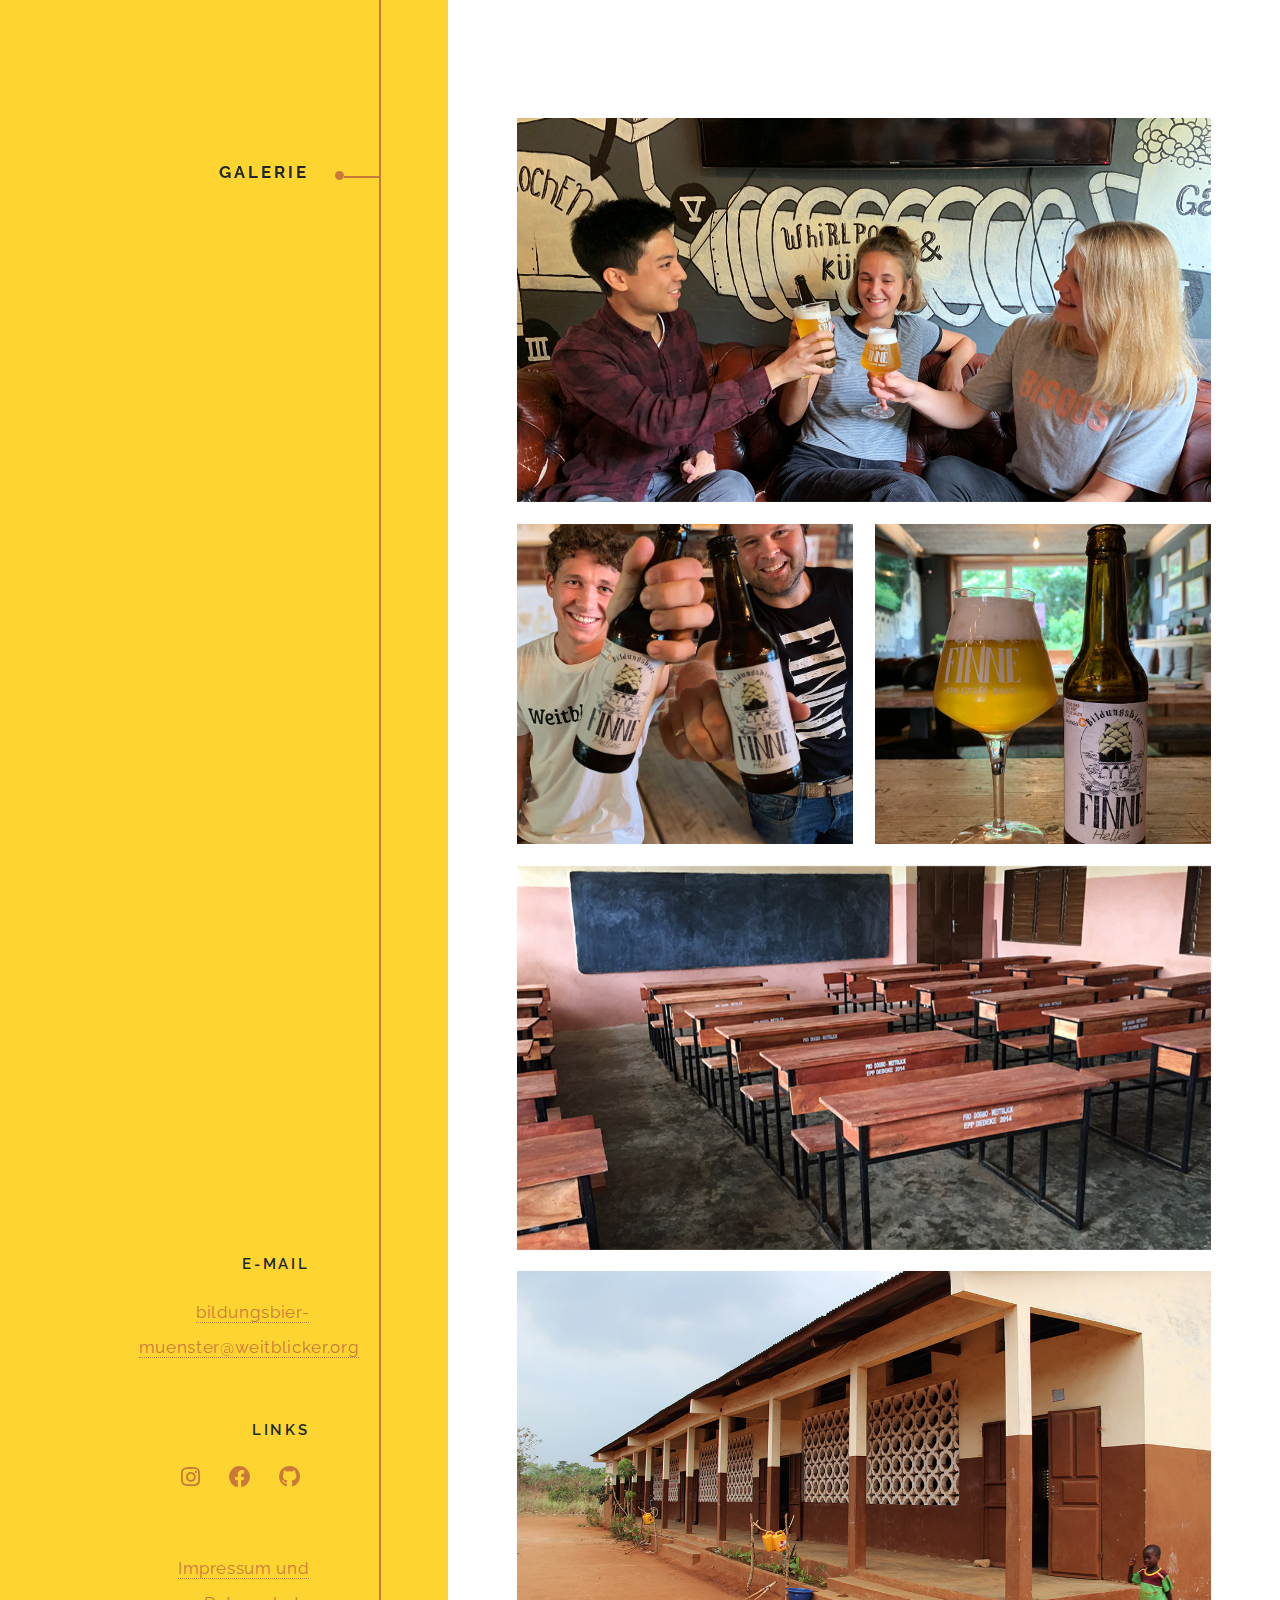
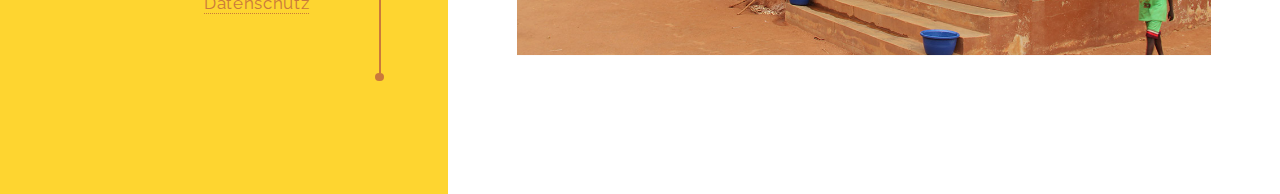
==== commit 3fe10f88: "add recent events" ====
--- a/index.html
+++ b/index.html
@@ -9,13 +9,13 @@
     <title>Bildungsbier</title>
     <meta charset="utf-8" />
     <meta name="viewport" content="width=device-width, initial-scale=1, user-scalable=no" />
-    <meta name="title" content="Das Bildungsbier" />
-    <meta name="description" content="Das Bildungsbier ist eine Kooperation zwischen Weitblick Münster und der Finne Brauerei zur Finanzierung der Errichtung einer Schule in Benin" />
+    <meta name="title" content="Bildungsbier - Gut gebraut ist halb gebaut!" />
+    <meta name="description" content="Eine Kooperation zwischen Weitblick Münster und der Finne Brauerei zur Finanzierung der Errichtung einer Schule in Benin" />
     <meta property="og:url" content="https://bildungsbier.org" />
     <meta property="og:locale" content="de_DE" />
     <meta property="og:type" content="website" />
-    <meta property="og:title" content="Das Bildungsbier" />
-    <meta property="og:description" content="Das Bildungsbier ist eine Kooperation zwischen Weitblick Münster und der Finne Brauerei zur Finanzierung der Errichtung einer Schule in Benin" />
+    <meta property="og:title" content="Bildungsbier - Gut gebraut ist halb gebaut!" />
+    <meta property="og:description" content="Eine Kooperation zwischen Weitblick Münster und der Finne Brauerei zur Finanzierung der Errichtung einer Schule in Benin. Prost!" />
     <meta property="og:image" content="https://bildungsbier.org/images/gallery/thumbs/bier2-thumb.jpg" />
     <link rel="stylesheet" href="assets/css/main.css" />
     <script>
@@ -81,9 +81,98 @@
       <section id="events">
         <header>
           <div class="sticky">
-            <h2>Veranstaltungen</h2>
-          </div>
-        </header>
+            <h2>Aktuelle Veranstaltungen</h2>
+          </div>
+        </header>
+
+        <div class="content">
+          <span class="image main"><img src="images/events/seemannsfrühschoppen.jpg" alt="Bildungsbier und Fischteller" /></span>
+          <h3>Seemannsfrühschoppen</h3>
+          <table>
+            <tr>
+              <td>Wann</td>
+              <td><a href="https://www.facebook.com/events/550399455501616/" target="_blank">Sonntag, 10. November 2019 von 10:00 bis 13:00</a></td>
+            </tr>
+            <tr>
+              <td>Wo</td>
+              <td><a href="https://goo.gl/maps/m3m3Qe2wMgMBGUhr5" target="_blank">Finne Brauerei Kerßenbrockstraße 8, 48147 Münster</a></td>
+            </tr>
+            <tr>
+              <td>Tickets</td>
+              <td><a href="https://app.resmio.com/t/2f9" target="_blank">Hier für 19,90€</a></td>
+            </tr>
+          </table>
+          <p>
+            Am 10.11. laden wir Euch zum zweiten Bildungsbier-Frühschoppen in die Finne Brauerei ein. Für 19,90€ könnt Ihr Heringe und Bratkartoffeln 
+            essen so viel Ihr möchtet und Euren Durst mit frisch gezapftem Bildungsbier stillen. </br>
+            Und das Schöne daran: alle Erlöse gehen direkt in den Schulbau in Benin. 
+          </p>
+        </div>
+      </section>
+
+      <section id="events">
+          <header>
+          </header>
+  
+          <div class="content">
+            <span class="image main"><img src="images/events/pancakesfrühschoppen.jpg" alt="Bildungsbier und Fischteller" /></span>
+            <h3>Pancakesfrühschoppen</h3>
+            <table>
+              <tr>
+                <td>Wann</td>
+                <td><a href="https://www.facebook.com/events/489972434888186/" target="_blank">Sonntag, 15. Dezember 2019 von 10:00 bis 13:00</a></td>
+              </tr>
+              <tr>
+                <td>Wo</td>
+                <td><a href="https://goo.gl/maps/m3m3Qe2wMgMBGUhr5" target="_blank">Finne Brauerei Kerßenbrockstraße 8, 48147 Münster</a></td>
+              </tr>
+              <tr>
+                <td>Tickets</td>
+                <td><a href="https://app.resmio.com/t/2f8" target="_blank">Hier für 19,90€</a></td>
+              </tr>
+            </table>
+            <p>
+              Lust auf Pancakes?</br>
+              Am 15.12. laden wir Euch zum dritten Bildungsbier-Frühschoppen in die Finne Brauerei ein. Für 19,90€ könnt ihr Pancakes essen so viel 
+              ihr möchtet und Euren Durst mit frisch gezapftem Bildungsbier stillen. Natürlich gibt es auch Toppings verschiedenster Art.</br>
+              Und das Schöne daran: alle Erlöse gehen direkt in den Schulbau in Benin. 
+            </p>
+          </div>
+        </section>
+
+      <section id="events">
+        <header>
+          <div class="sticky">
+            <h2>Vergangene Veranstaltungen</h2>
+          </div>
+        </header>
+
+        <div class="content">
+          <span class="image main"><img src="images/events/weißwurstfrühschoppen.jpg" alt="Bildungsbier und Fischteller" /></span>
+          <h3>Weißwurstfrühschoppen</h3>
+          <table>
+            <tr>
+              <td>Wann</td>
+              <td><a href="https://www.facebook.com/events/2598920143672829/" target="_blank">Sonntag, 20. Oktober 2019 von 10:00 bis 13:00</a></td>
+            </tr>
+            <tr>
+              <td>Wo</td>
+              <td><a href="https://goo.gl/maps/m3m3Qe2wMgMBGUhr5" target="_blank">Finne Brauerei Kerßenbrockstraße 8, 48147 Münster</a></td>
+            </tr>
+          </table>
+          <p>
+            Lust auf einen deftigen Frühschoppen passend zur Jahreszeit?</br>
+            Am Sonntag, 20.10. laden wir euch von 10 bis 13 Uhr zum ersten Bildungsbier-Frühschoppen in die Finne ein. Für 19,90 € könnt ihr 
+            Weißwurst und Brezeln essen so viel ihr möchtet und euren Durst mit frisch gezapftem Bildungsbier stillen.</br>
+            Und das Schöne daran: Die Erlöse gehen direkt in den Schulbau in Benin. 
+          </p>
+        </div>
+      </section>
+
+      <section id="events">
+        <header>
+        </header>
+
         <div class="content">
           <span class="image main"><img src="images/events/fassanstich.jpg" alt="" /></span>
           <h3>Fassanstich Party</h3>
@@ -95,10 +184,6 @@
             <tr>
               <td>Wo</td>
               <td><a href="https://goo.gl/maps/J19FZTrh7gxwhcZGA" target="_blank">Hafenkäserei Am Mittelhafen 20, 48155 Münster</a></td>
-            </tr>
-            <tr>
-              <td>Eintritt</td>
-              <td><a href="https://www.facebook.com/events/939876746362514/" target="_blank">Frei / Wieviel du willst</a></td>
             </tr>
           </table>
           <p>
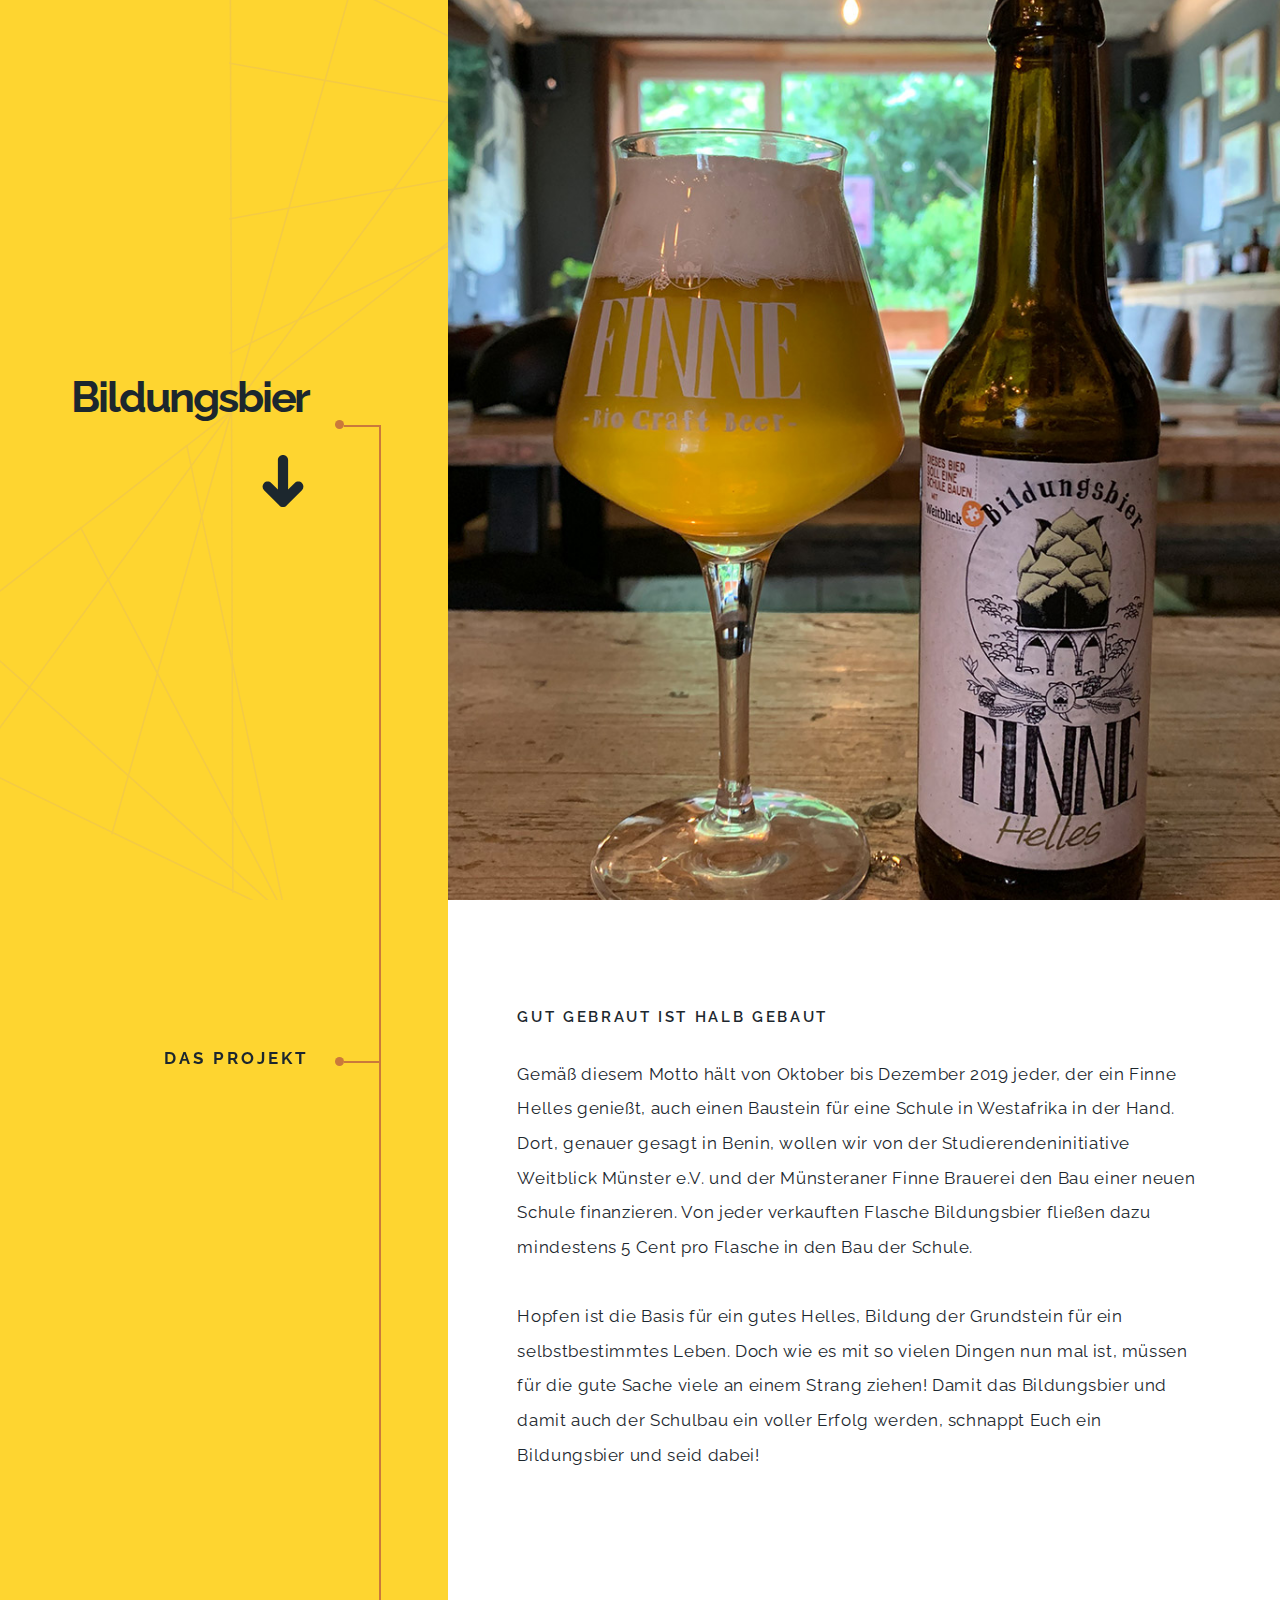
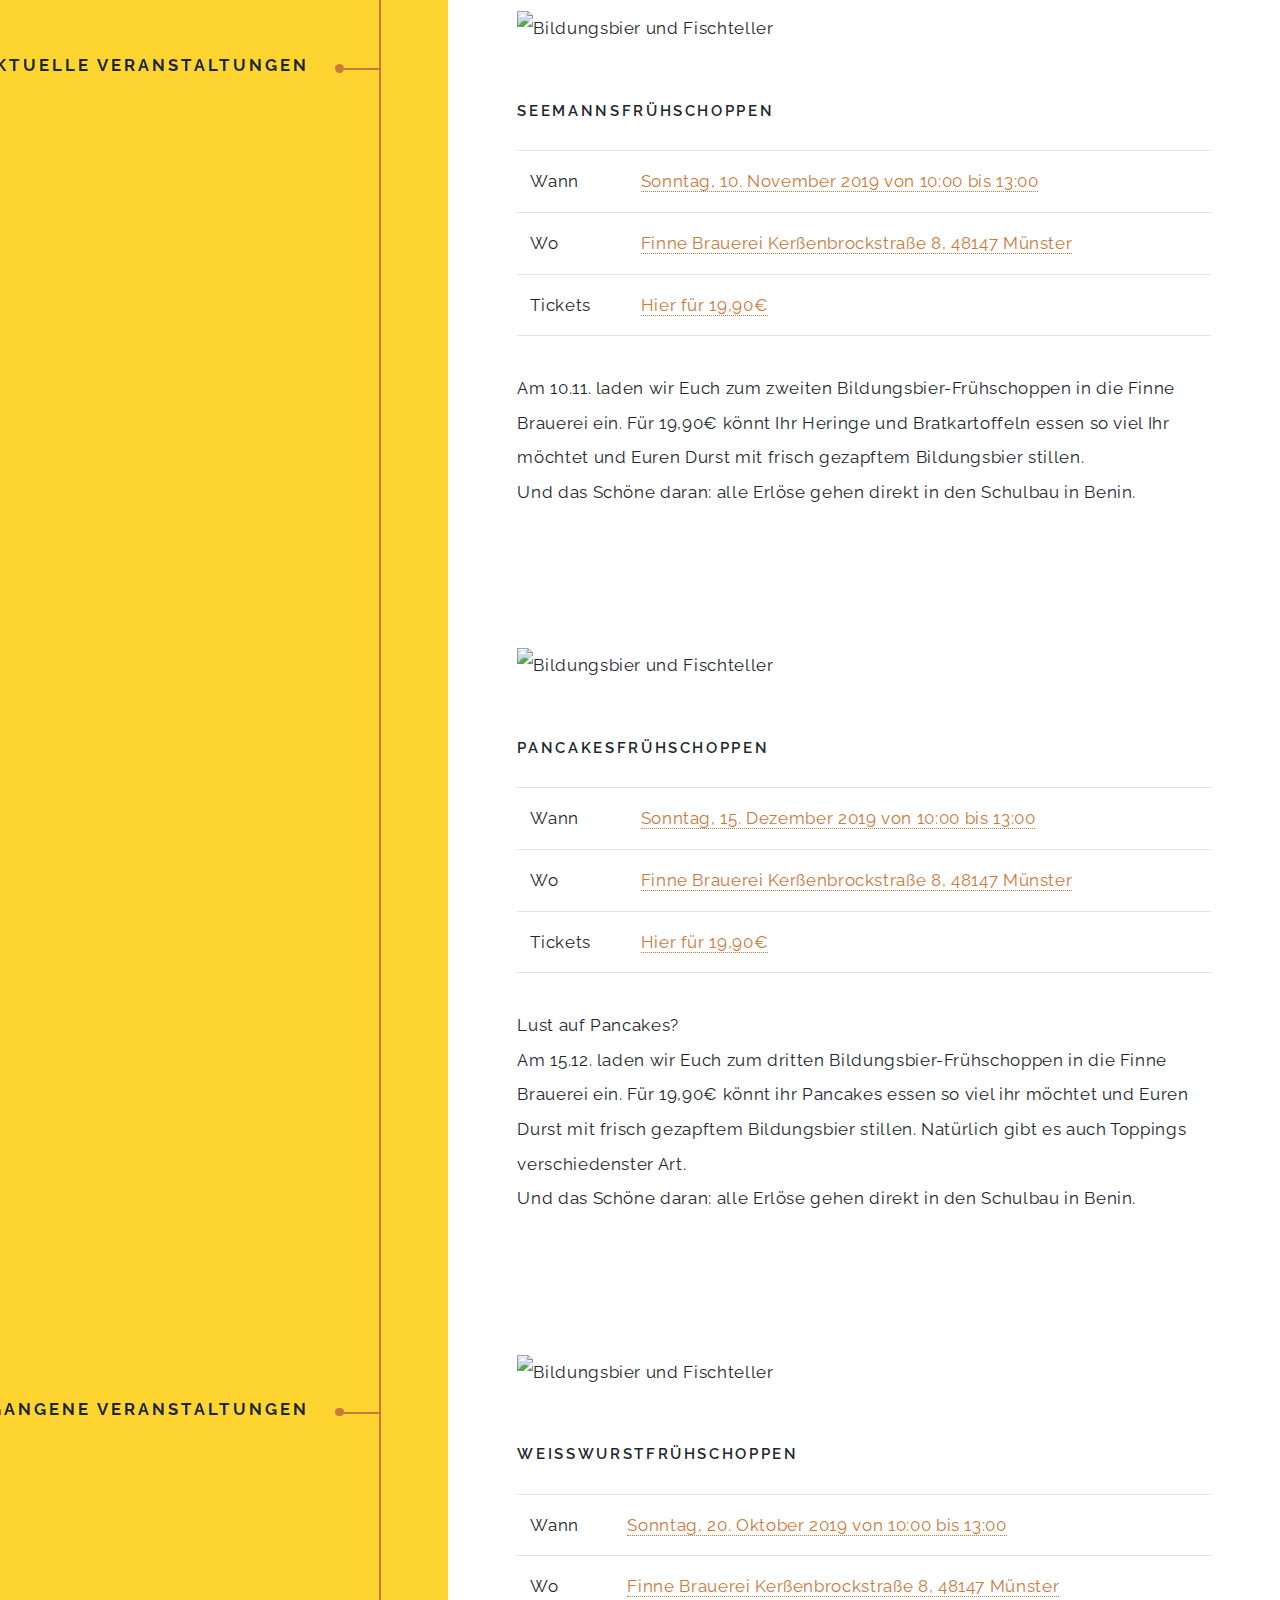
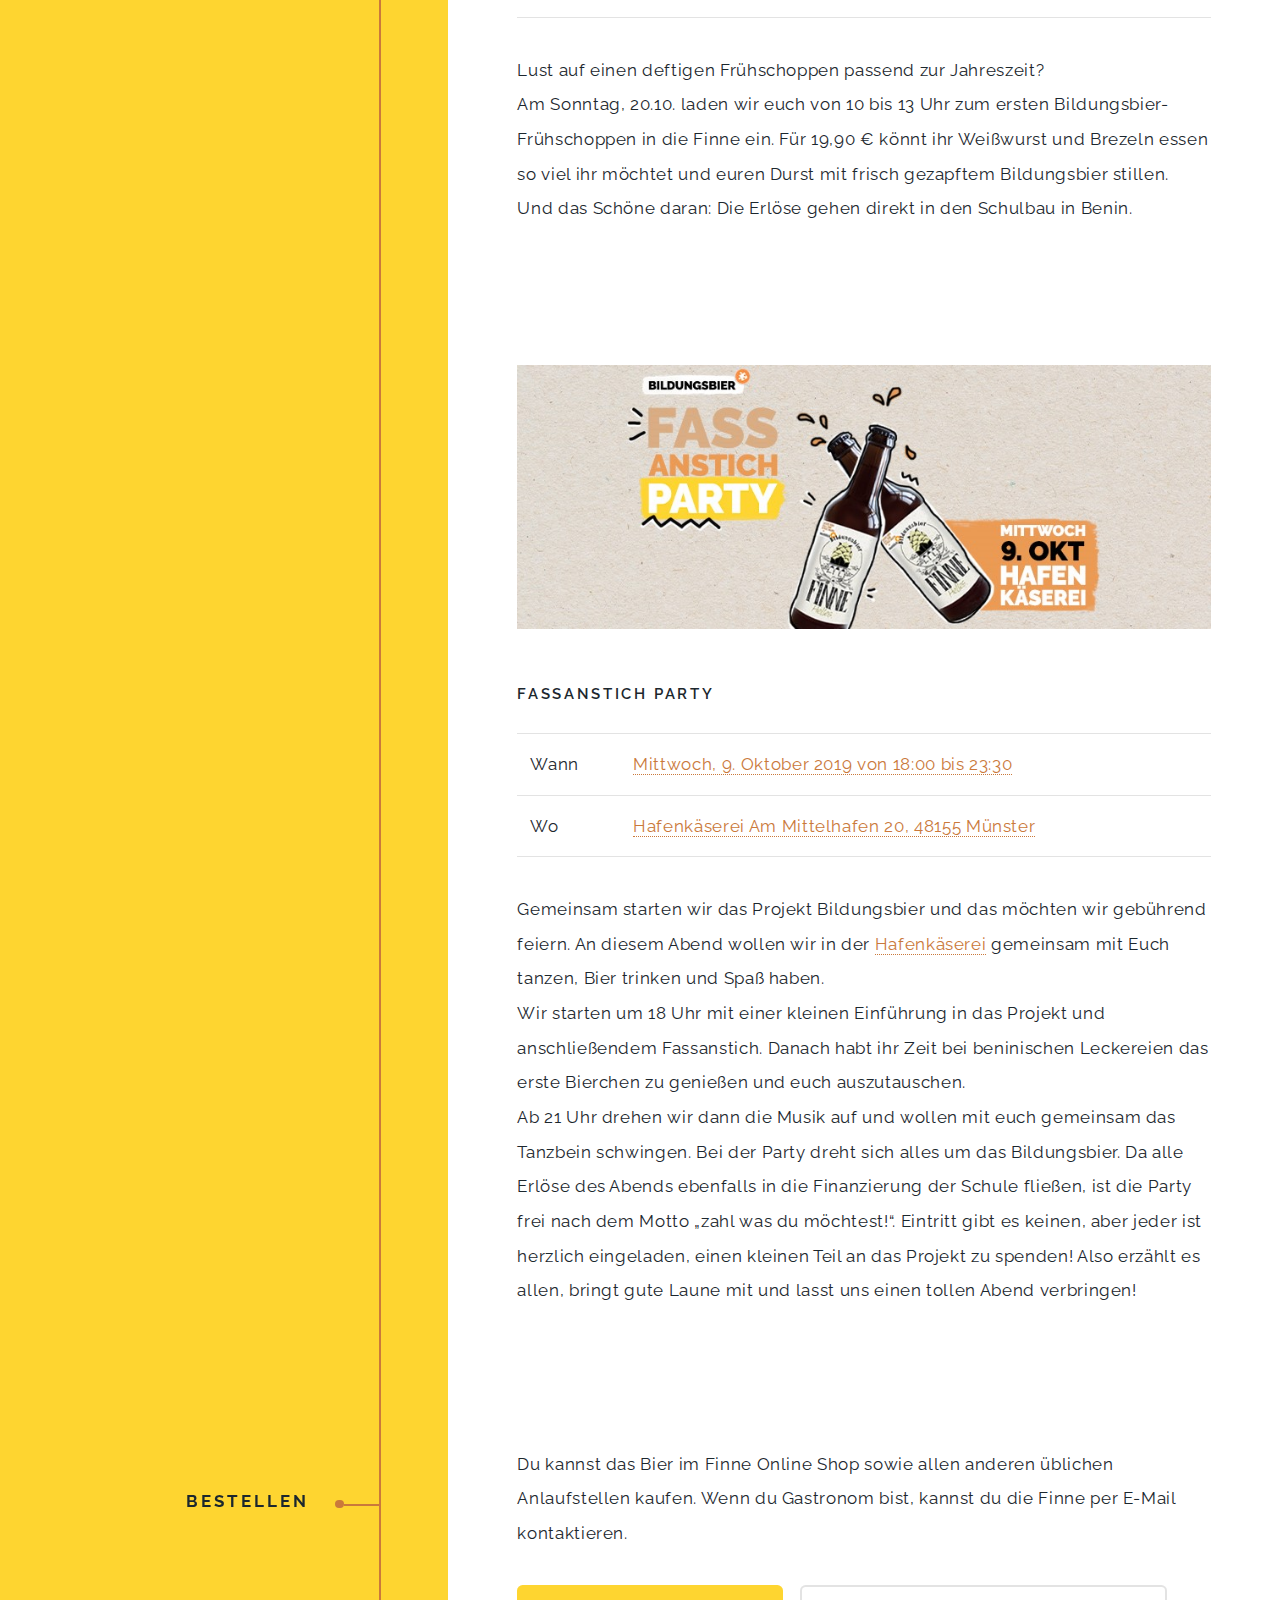
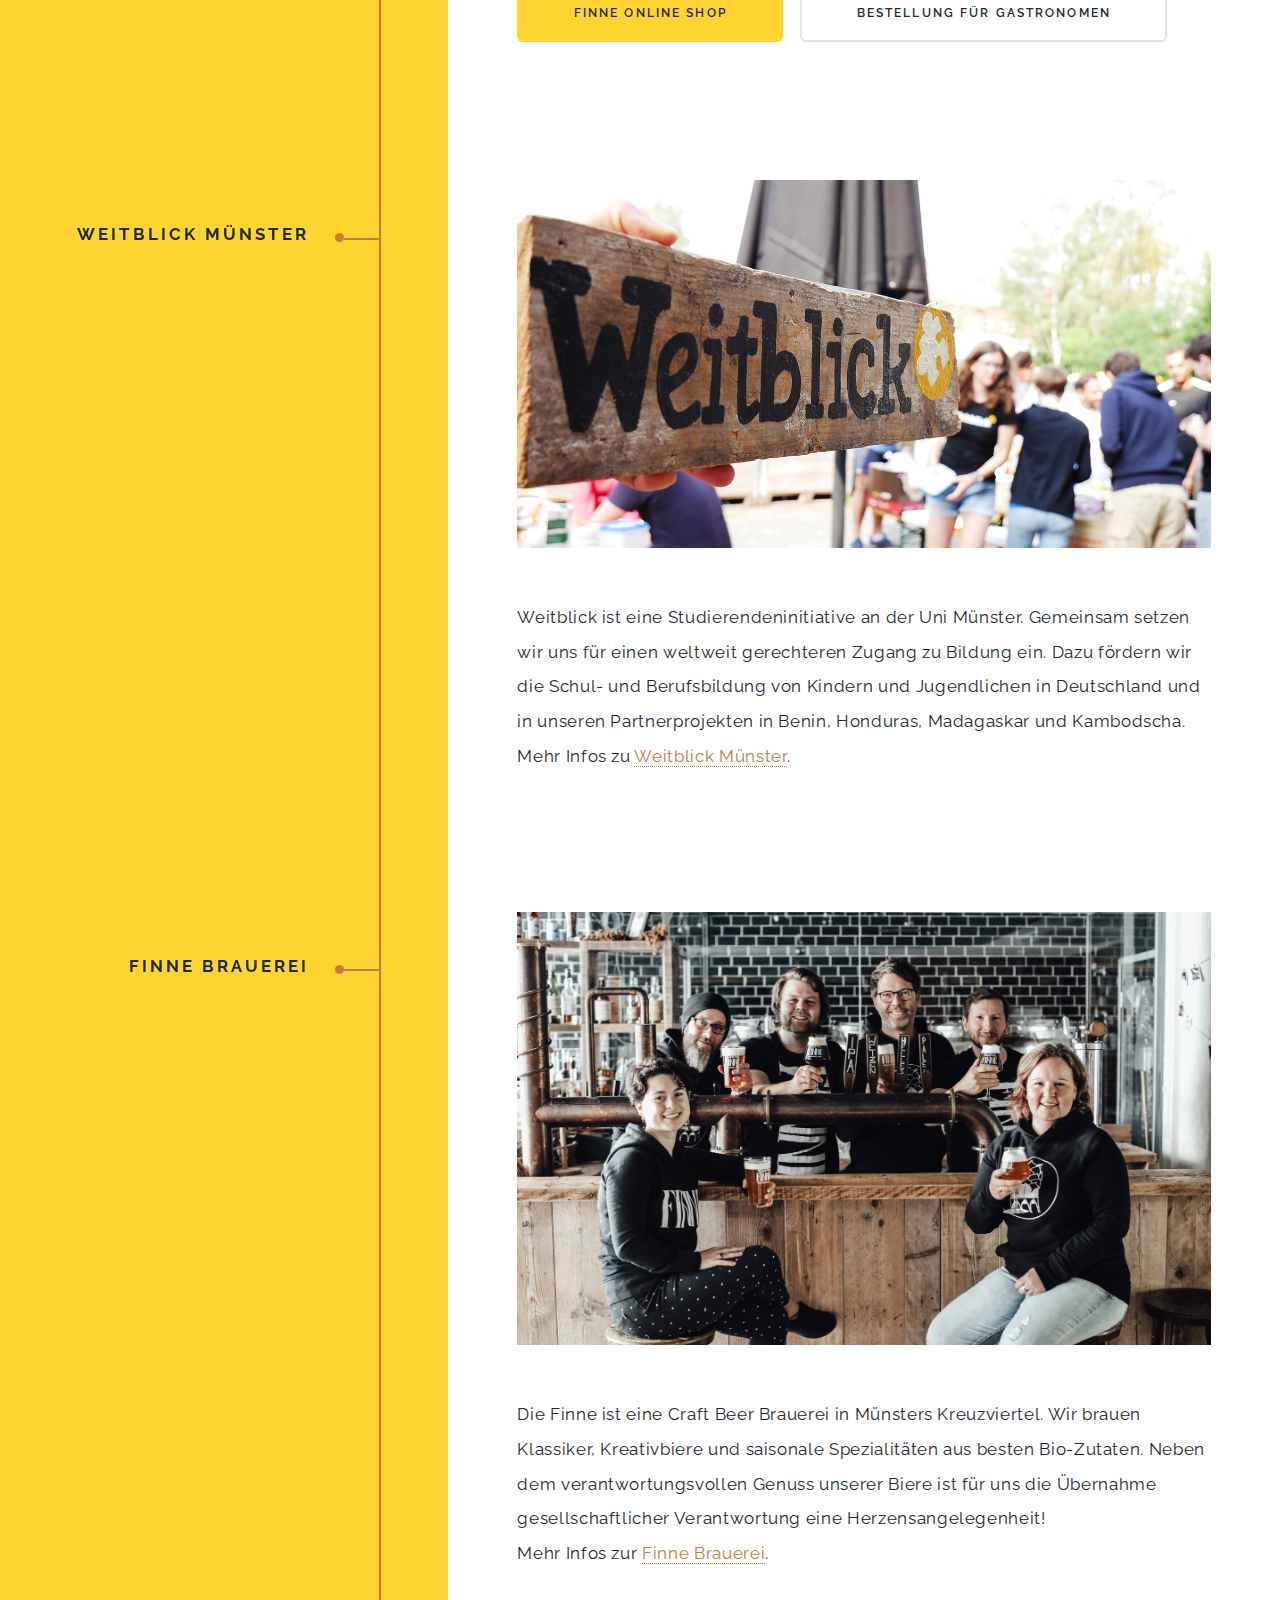
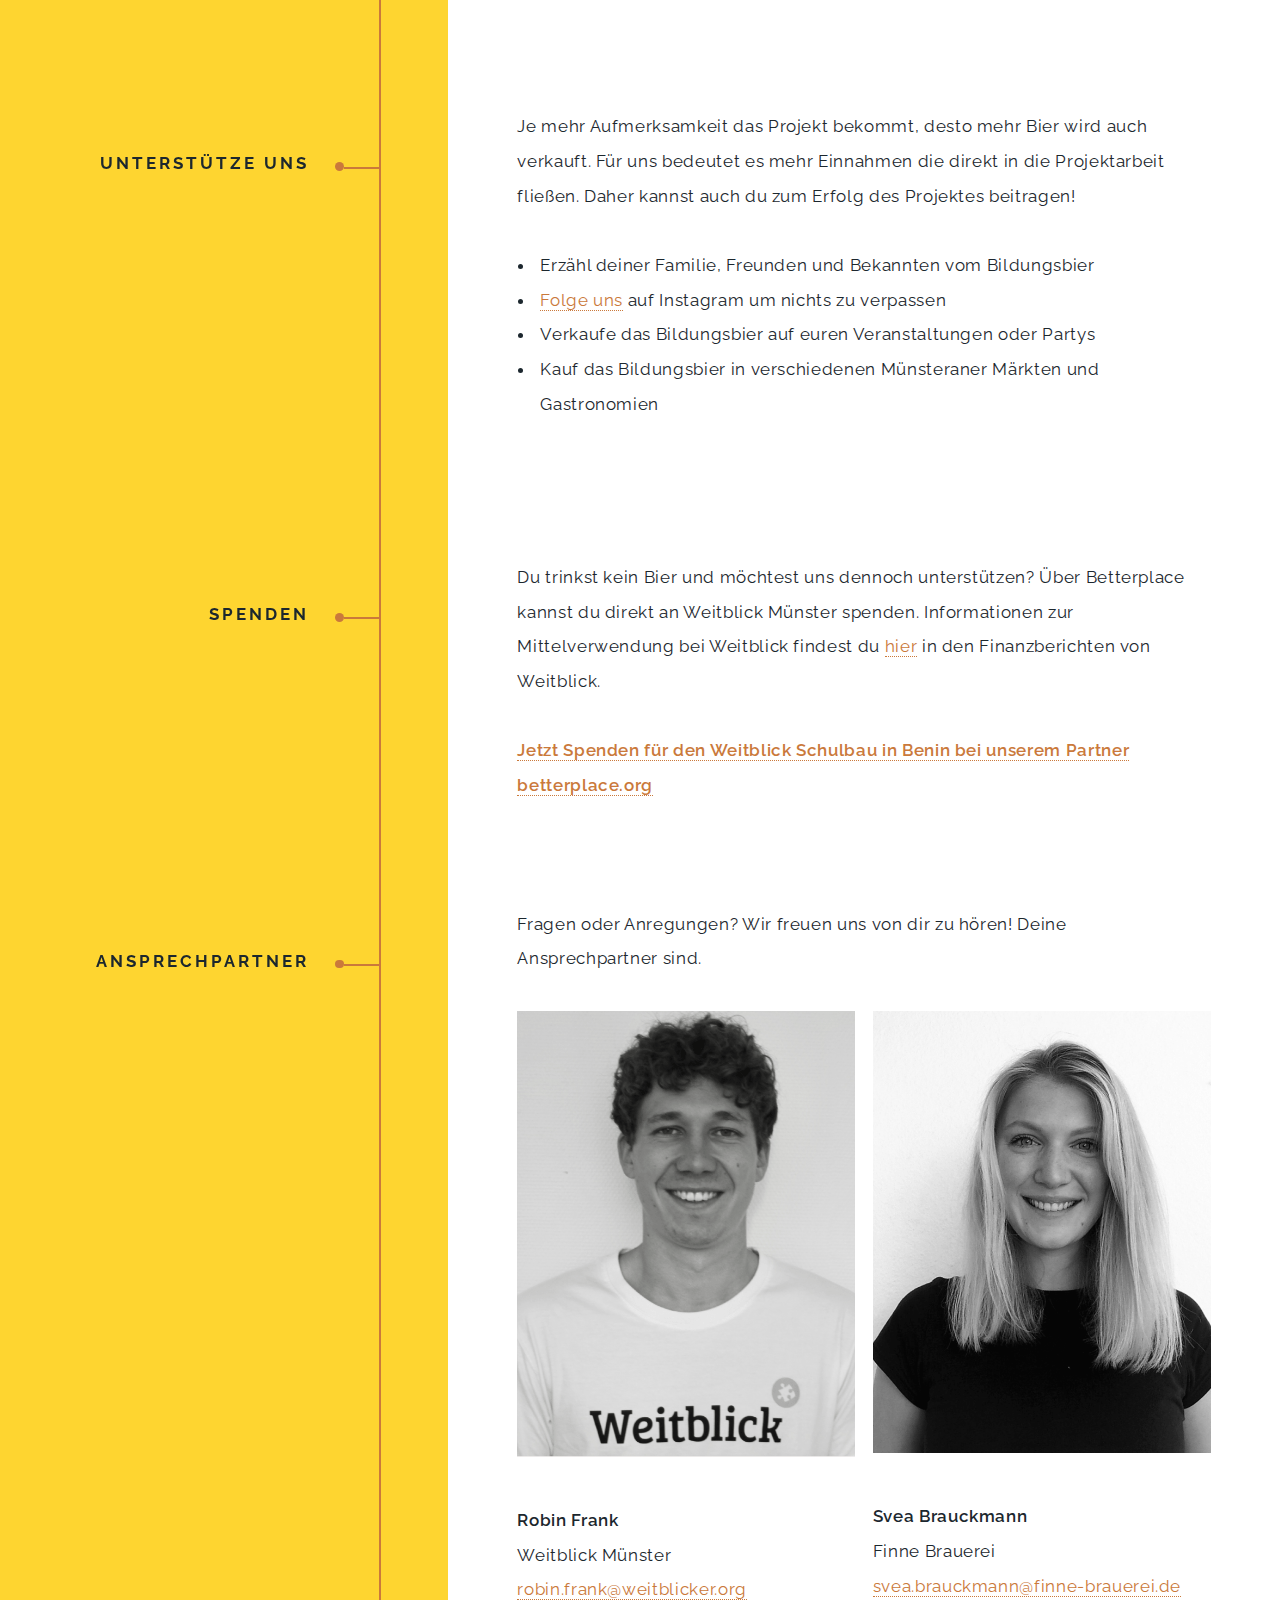
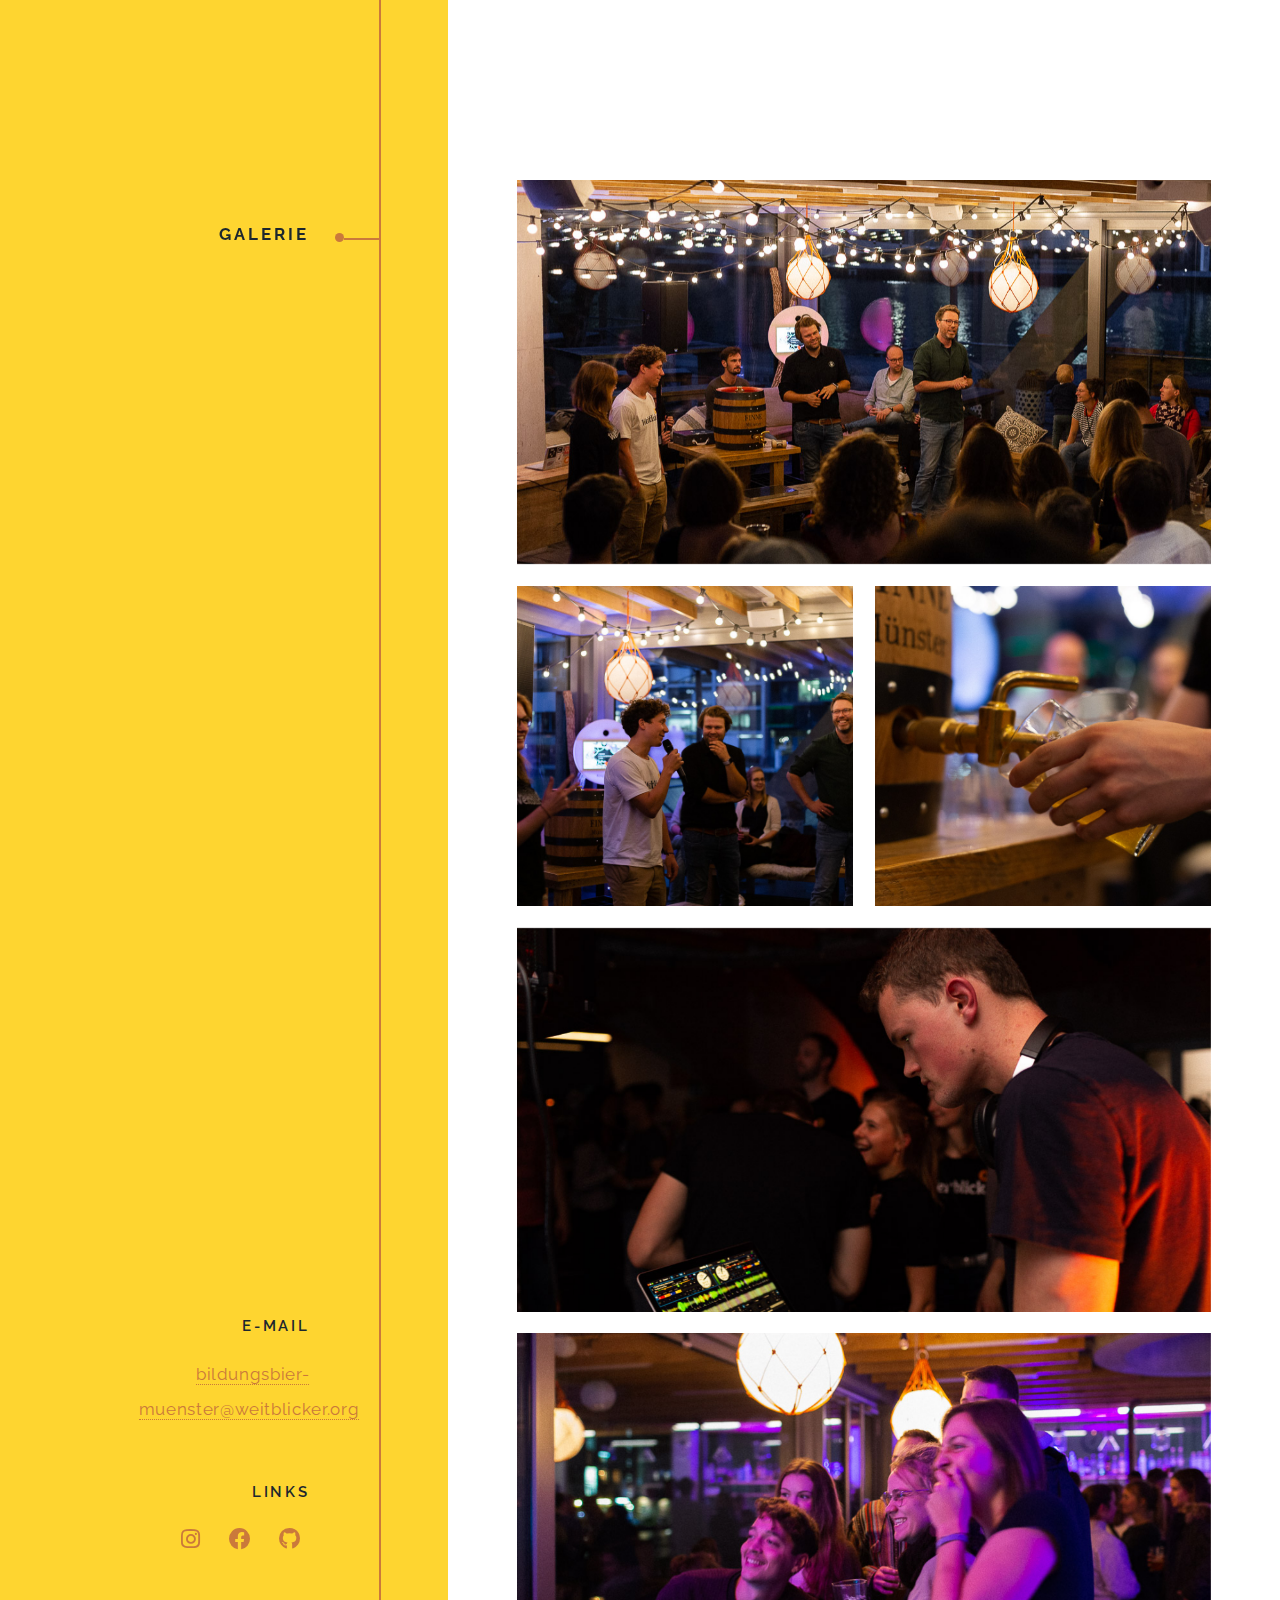
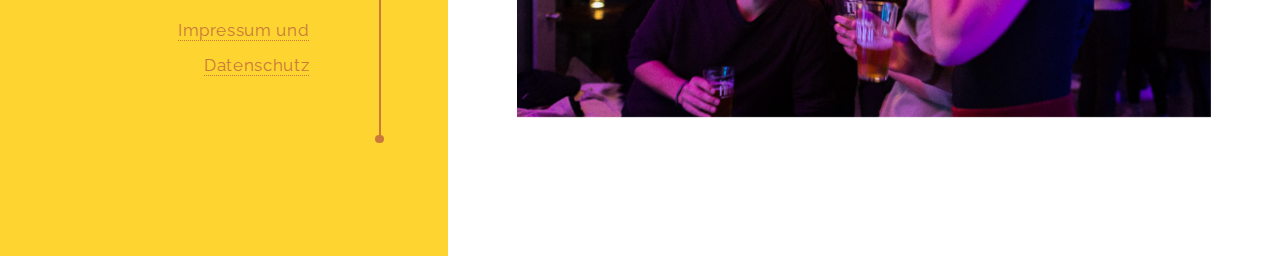
==== commit 6fec8c60: "update images" ====
--- a/index.html
+++ b/index.html
@@ -379,11 +379,11 @@
         </header>
         <div class="content">
           <div class="gallery">
-            <a href="images/gallery/fulls/bier1-full.jpg" class="landscape"><img src="images/gallery/thumbs/bier1-thumb.jpg" alt="" /></a>
-            <a href="images/gallery/fulls/bier2-full.jpg"><img src="images/gallery/thumbs/bier2-thumb.jpg" alt="" /></a>
-            <a href="images/gallery/fulls/bier3-full.jpg"><img src="images/gallery/thumbs/bier3-thumb.jpg" alt="" /></a>
-            <a href="images/gallery/fulls/benin1-full.jpg" class="landscape"><img src="images/gallery/thumbs/benin1-thumb.jpg" alt="" /></a>
-            <a href="images/gallery/fulls/benin2-full.jpg" class="landscape"><img src="images/gallery/thumbs/benin2-thumb.jpg" alt="" /></a>
+            <a href="images/gallery/fulls/gallery1.jpg" class="landscape"><img src="images/gallery/thumbs/gallery1-thumb.jpg" alt="" /></a>
+            <a href="images/gallery/fulls/gallery2.jpg"><img src="images/gallery/thumbs/gallery2-thumb.jpg" alt="" /></a>
+            <a href="images/gallery/fulls/gallery3.jpg"><img src="images/gallery/thumbs/gallery3-thumb.jpg" alt="" /></a>
+            <a href="images/gallery/fulls/gallery4.jpg" class="landscape"><img src="images/gallery/thumbs/gallery4-thumb.jpg" alt="" /></a>
+            <a href="images/gallery/fulls/gallery5.jpg" class="landscape"><img src="images/gallery/thumbs/gallery5-thumb.jpg" alt="" /></a>
           </div>
         </div>
 
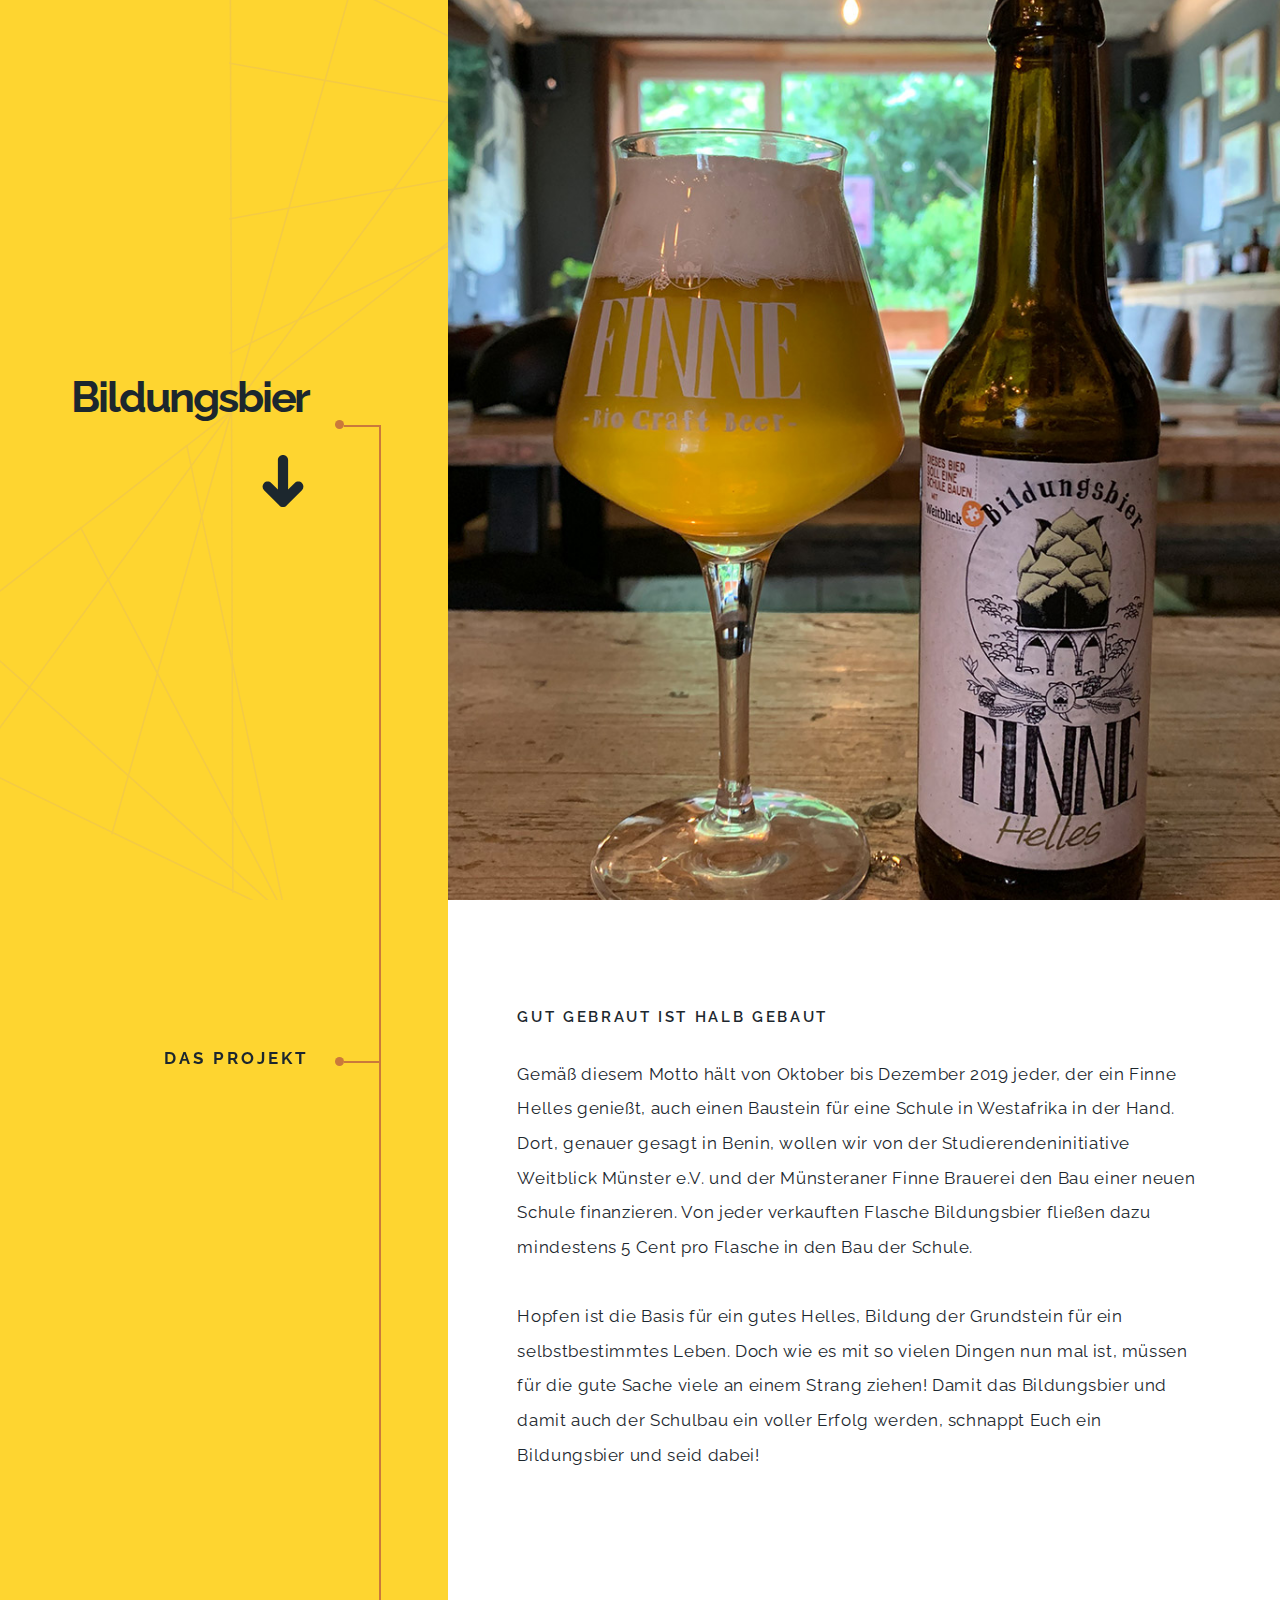
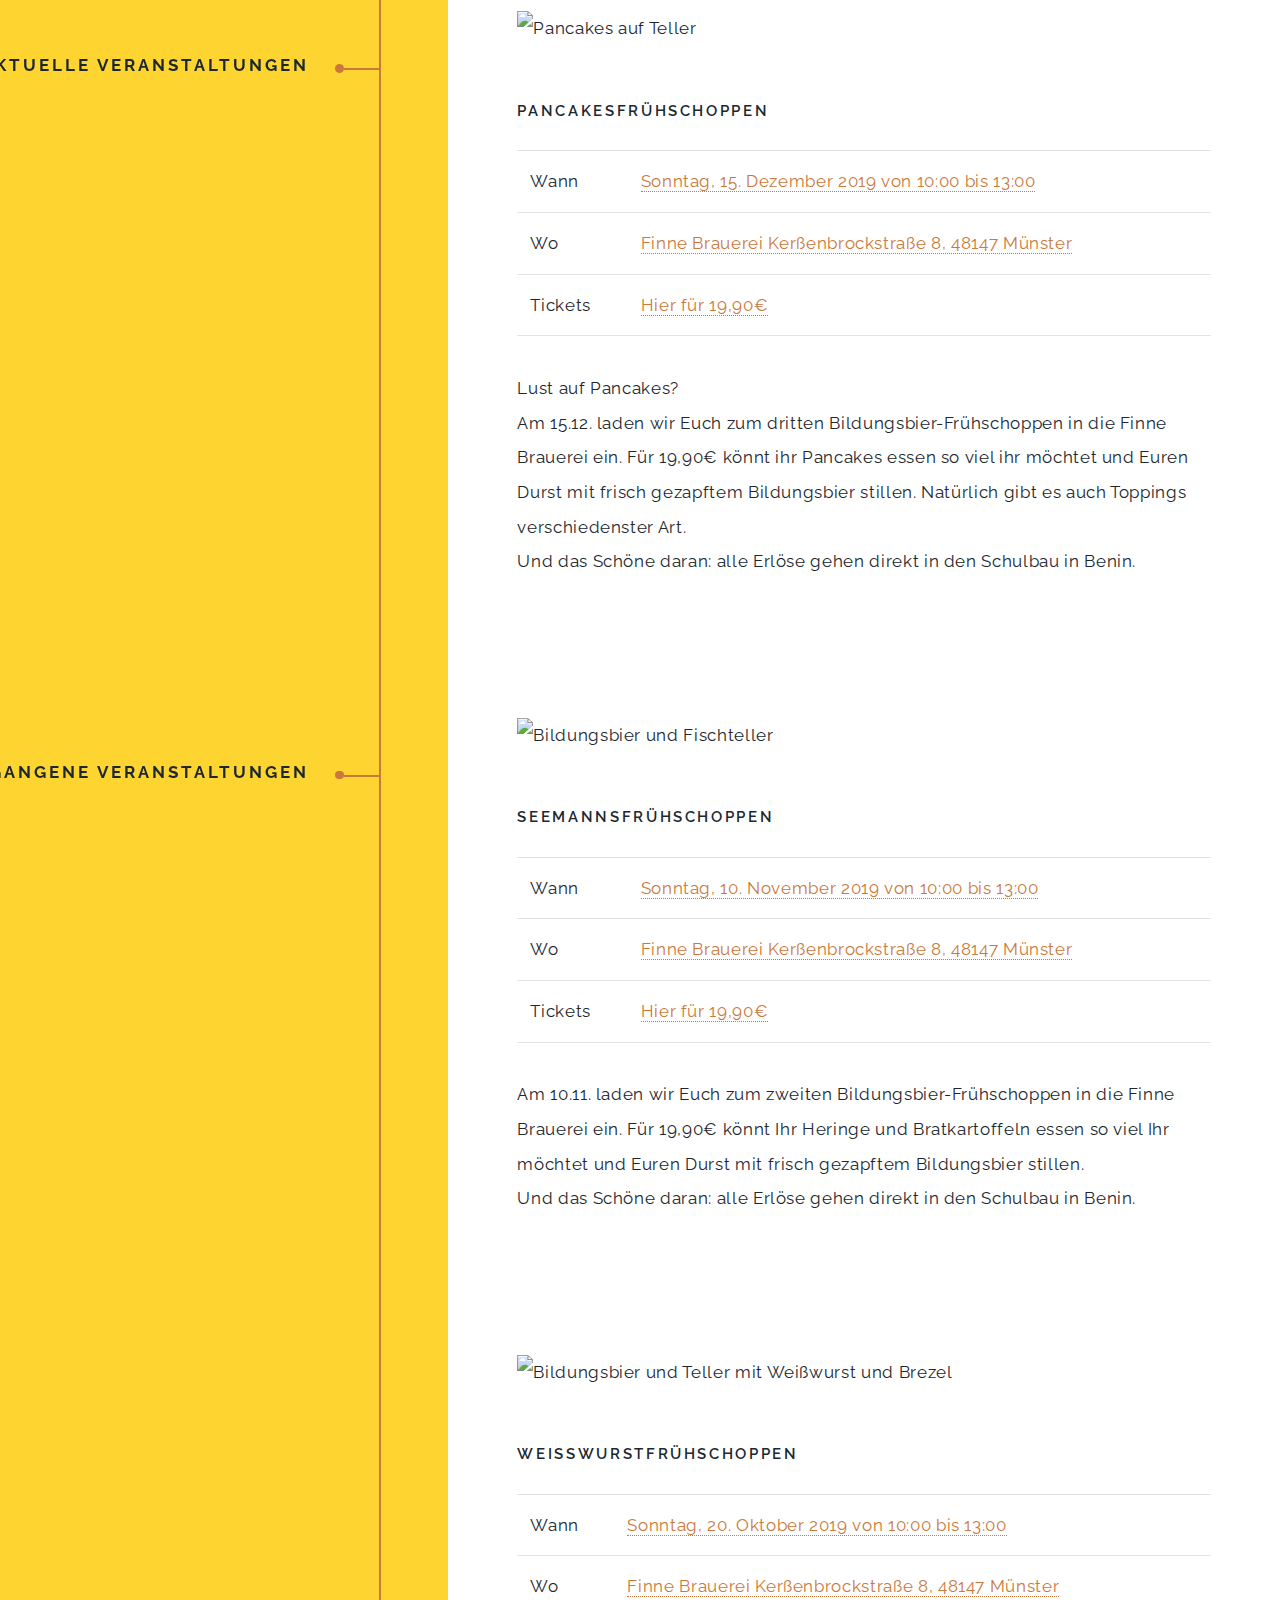
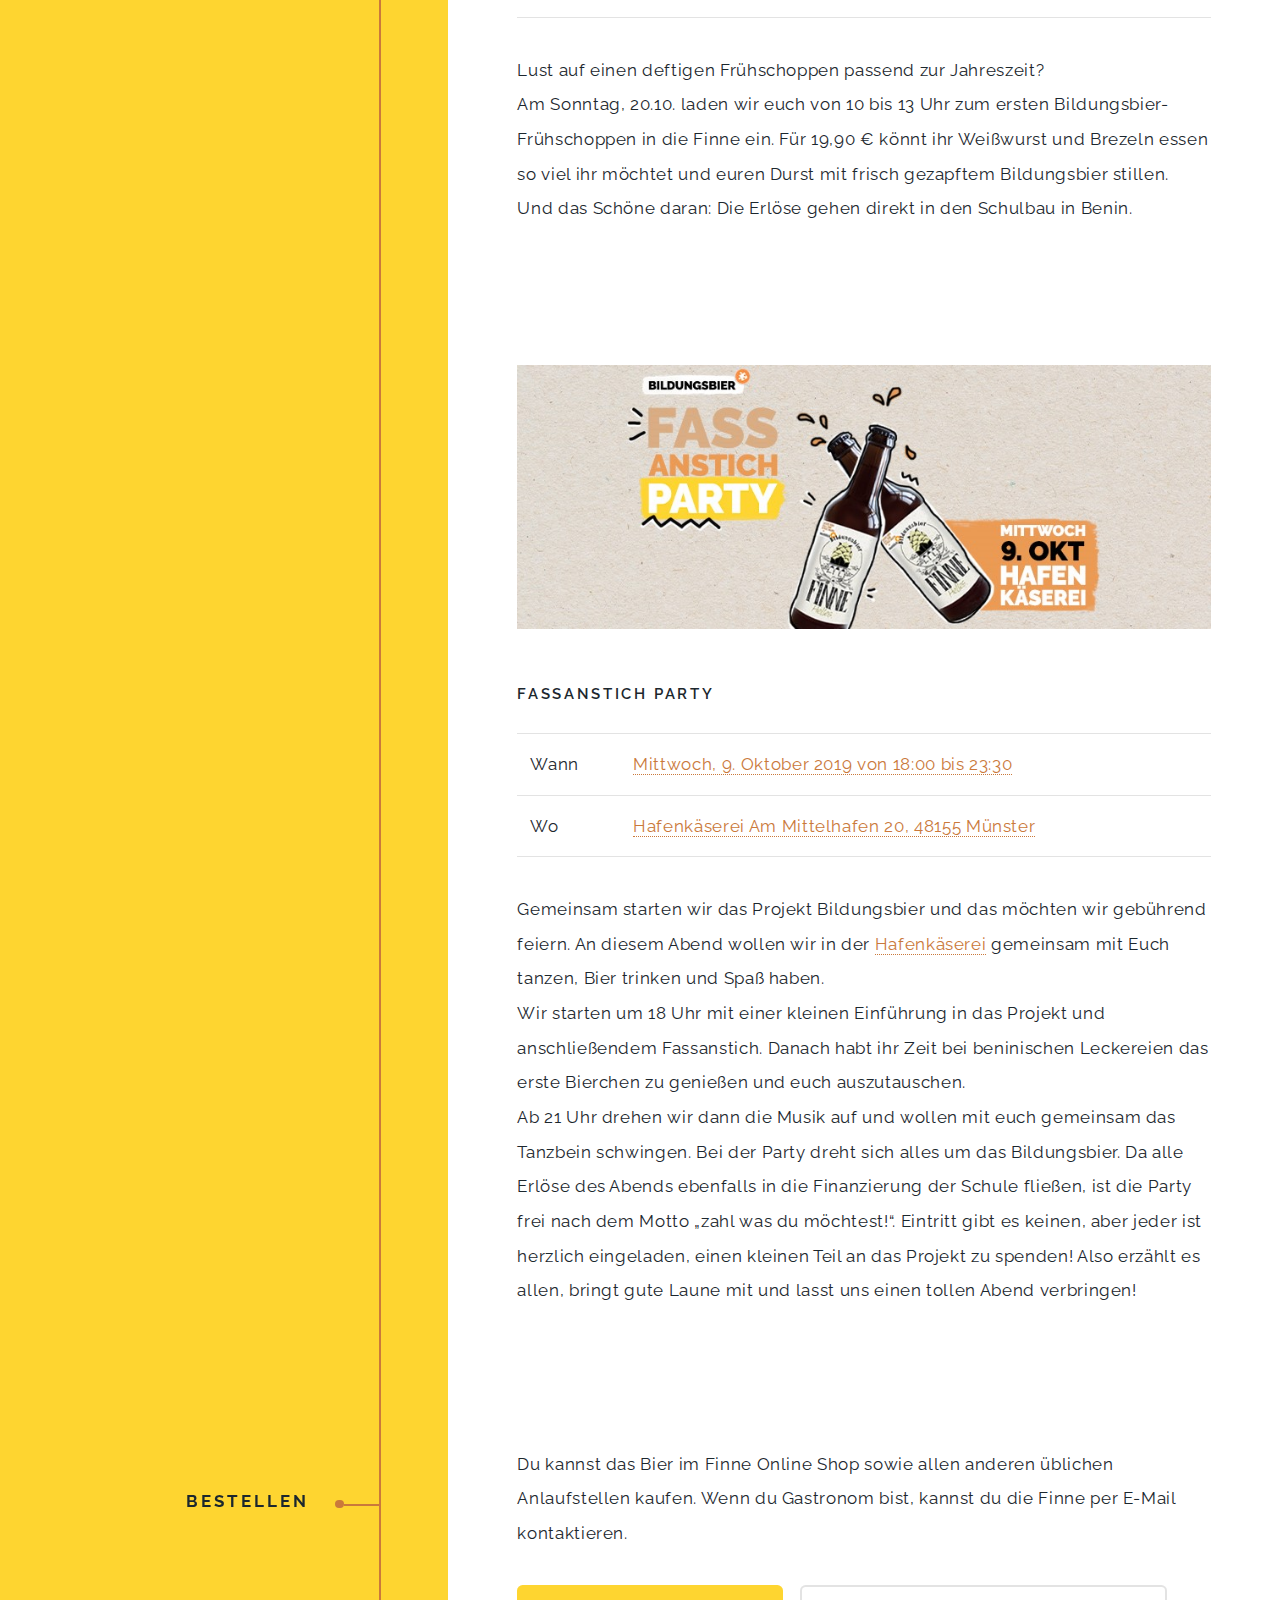
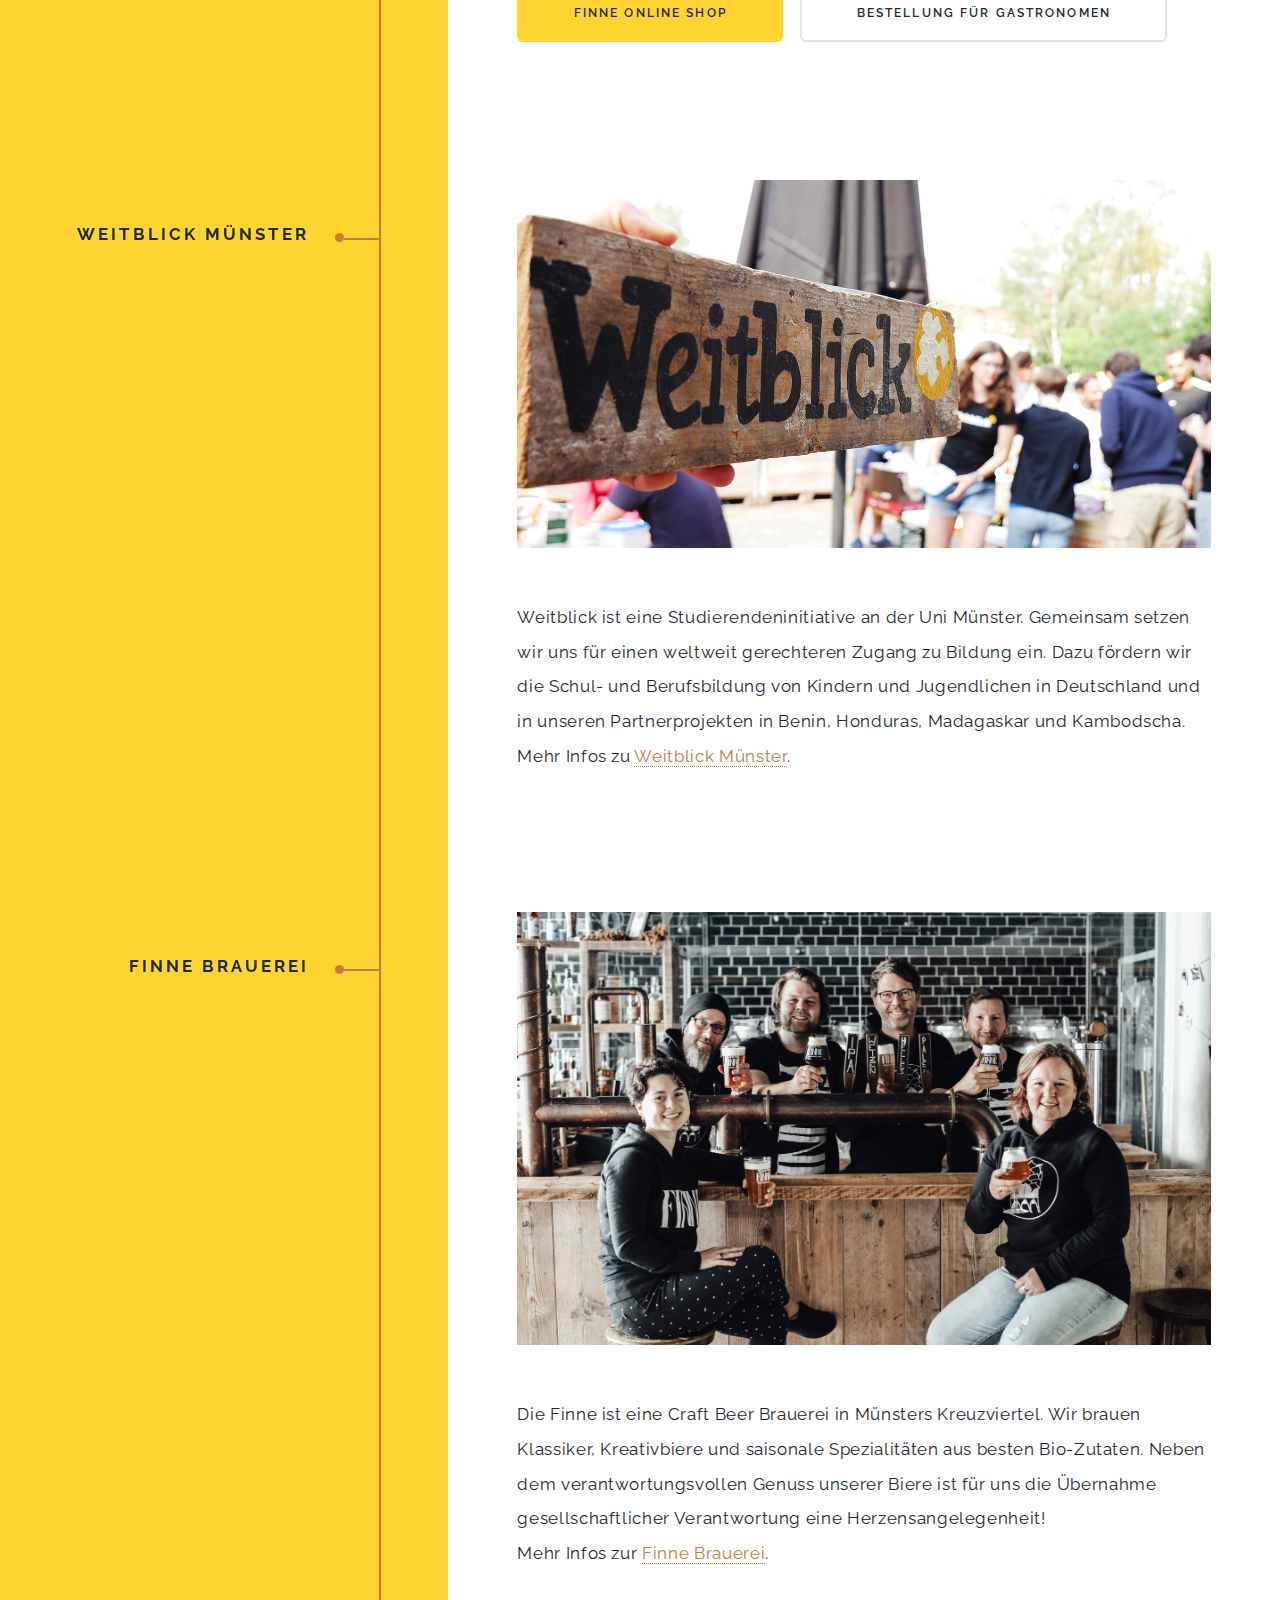
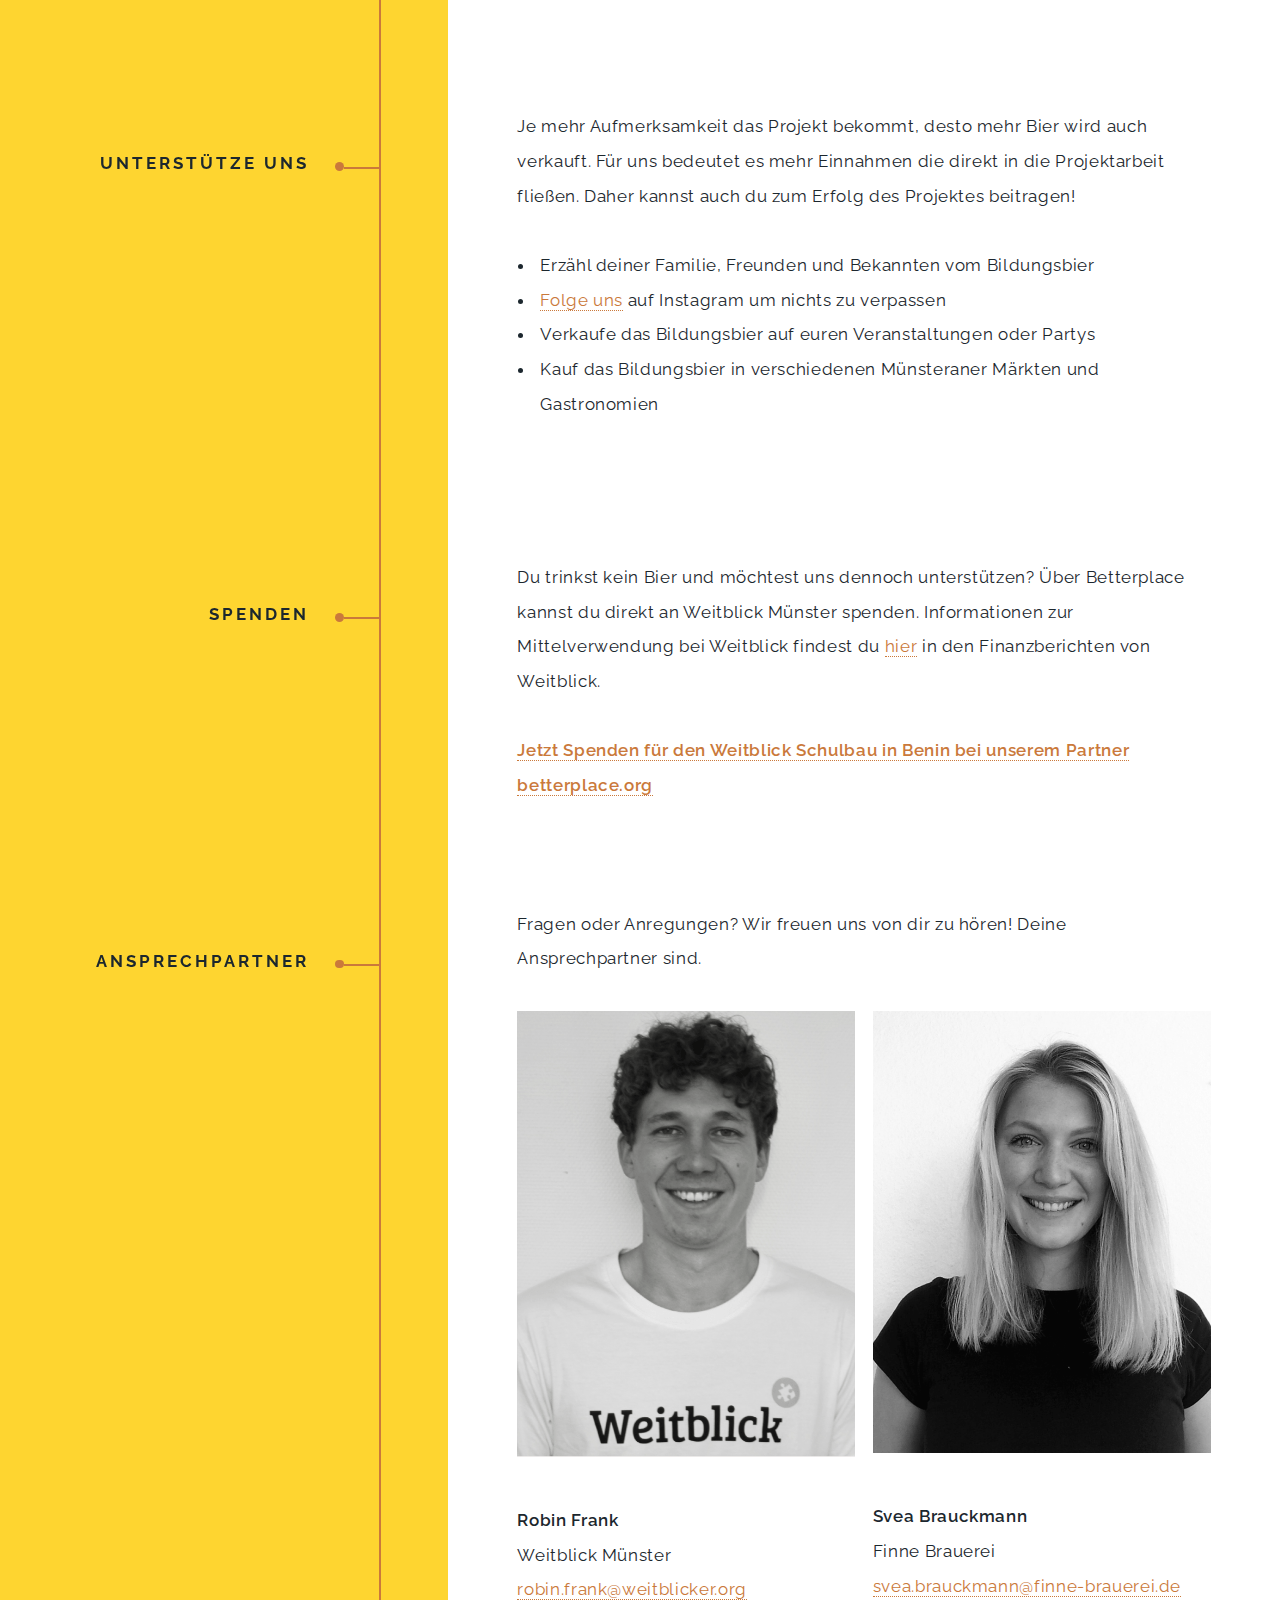
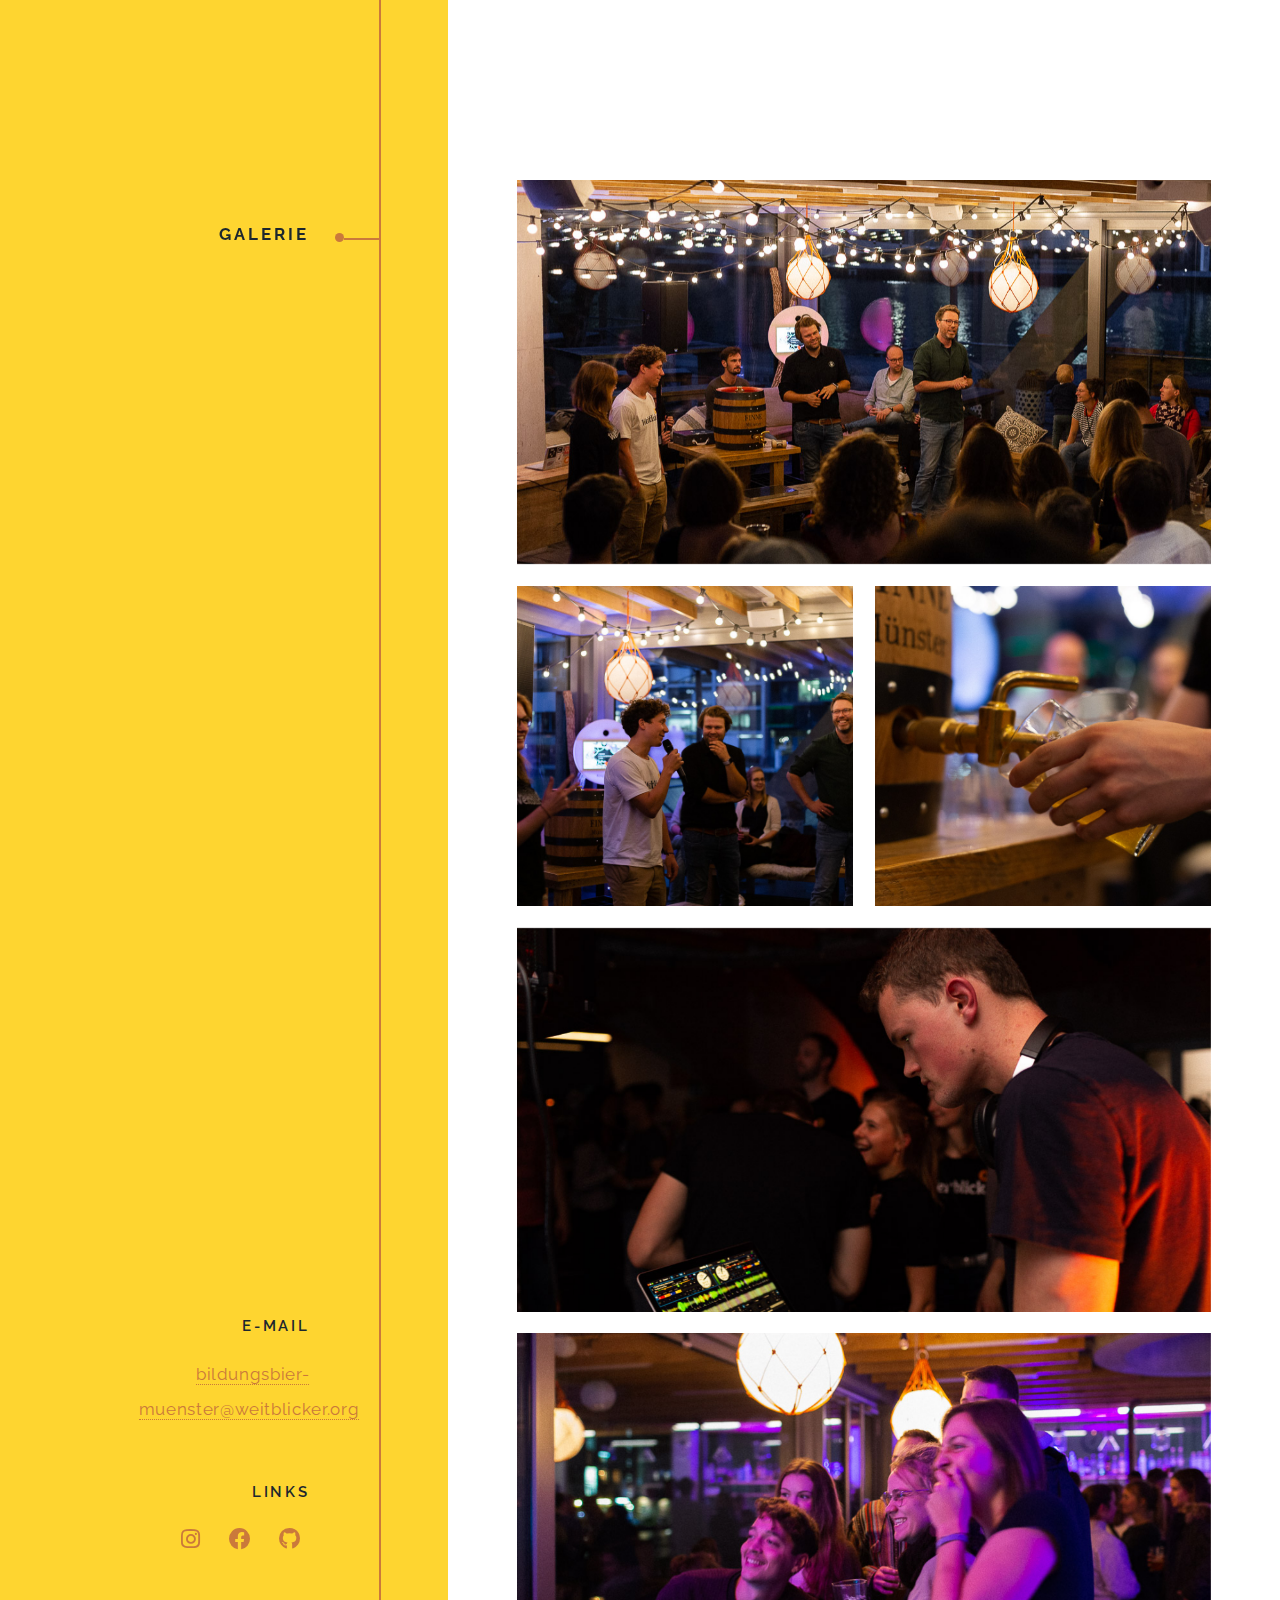
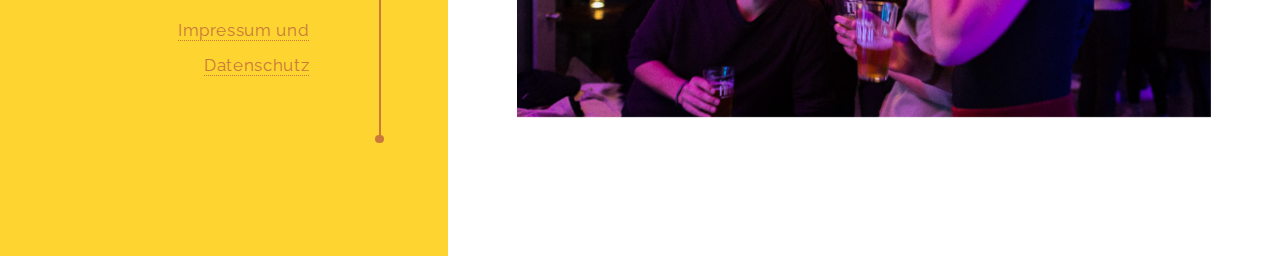
==== commit f765b593: "update events" ====
--- a/index.html
+++ b/index.html
@@ -18,13 +18,13 @@
     <meta property="og:description" content="Eine Kooperation zwischen Weitblick Münster und der Finne Brauerei zur Finanzierung der Errichtung einer Schule in Benin. Prost!" />
     <meta property="og:image" content="https://bildungsbier.org/images/gallery/thumbs/bier2-thumb.jpg" />
     <link rel="stylesheet" href="assets/css/main.css" />
-    <script>
+    <!-- <script>
       window.dataLayer = window.dataLayer || [];
       function gtag(){dataLayer.push(arguments);}
       gtag('js', new Date());
 
       gtag('config', 'UA-147139106-1');
-    </script>
+    </script> -->
     <link rel="apple-touch-icon" sizes="180x180" href="assets/favicons/apple-touch-icon.png">
     <link rel="icon" type="image/png" sizes="32x32" href="assets/favicons/favicon-32x32.png">
     <link rel="icon" type="image/png" sizes="16x16" href="assets/favicons/favicon-16x16.png">
@@ -47,7 +47,7 @@
           </ul>
         </header>
         <div class="content">
-          <span class="image fill" data-position="center"><img src="images/hero.jpg" alt="" /></span>
+          <span class="image fill" data-position="center"><img src="images/hero.jpg" alt="Bildungbier Flasche und Bierglas" /></span>
         </div>
       </section>
 
@@ -86,7 +86,40 @@
         </header>
 
         <div class="content">
-          <span class="image main"><img src="images/events/seemannsfrühschoppen.jpg" alt="Bildungsbier und Fischteller" /></span>
+          <span class="image main"><img src="images/events/pancakesfruehschoppen.jpg" alt="Pancakes auf Teller" /></span>
+          <h3>Pancakesfrühschoppen</h3>
+          <table>
+            <tr>
+              <td>Wann</td>
+              <td><a href="https://www.facebook.com/events/489972434888186/" target="_blank">Sonntag, 15. Dezember 2019 von 10:00 bis 13:00</a></td>
+            </tr>
+            <tr>
+              <td>Wo</td>
+              <td><a href="https://goo.gl/maps/m3m3Qe2wMgMBGUhr5" target="_blank">Finne Brauerei Kerßenbrockstraße 8, 48147 Münster</a></td>
+            </tr>
+            <tr>
+              <td>Tickets</td>
+              <td><a href="https://app.resmio.com/t/2f8" target="_blank">Hier für 19,90€</a></td>
+            </tr>
+          </table>
+          <p>
+            Lust auf Pancakes?</br>
+            Am 15.12. laden wir Euch zum dritten Bildungsbier-Frühschoppen in die Finne Brauerei ein. Für 19,90€ könnt ihr Pancakes essen so viel 
+            ihr möchtet und Euren Durst mit frisch gezapftem Bildungsbier stillen. Natürlich gibt es auch Toppings verschiedenster Art.</br>
+            Und das Schöne daran: alle Erlöse gehen direkt in den Schulbau in Benin. 
+          </p>
+        </div>
+      </section>
+
+      <section id="events">
+        <header>
+          <div class="sticky">
+            <h2>Vergangene Veranstaltungen</h2>
+          </div>
+        </header>
+
+        <div class="content">
+          <span class="image main"><img src="images/events/seemannsfruehschoppen.jpg" alt="Bildungsbier und Fischteller" /></span>
           <h3>Seemannsfrühschoppen</h3>
           <table>
             <tr>
@@ -111,44 +144,10 @@
       </section>
 
       <section id="events">
-          <header>
-          </header>
-  
-          <div class="content">
-            <span class="image main"><img src="images/events/pancakesfrühschoppen.jpg" alt="Bildungsbier und Fischteller" /></span>
-            <h3>Pancakesfrühschoppen</h3>
-            <table>
-              <tr>
-                <td>Wann</td>
-                <td><a href="https://www.facebook.com/events/489972434888186/" target="_blank">Sonntag, 15. Dezember 2019 von 10:00 bis 13:00</a></td>
-              </tr>
-              <tr>
-                <td>Wo</td>
-                <td><a href="https://goo.gl/maps/m3m3Qe2wMgMBGUhr5" target="_blank">Finne Brauerei Kerßenbrockstraße 8, 48147 Münster</a></td>
-              </tr>
-              <tr>
-                <td>Tickets</td>
-                <td><a href="https://app.resmio.com/t/2f8" target="_blank">Hier für 19,90€</a></td>
-              </tr>
-            </table>
-            <p>
-              Lust auf Pancakes?</br>
-              Am 15.12. laden wir Euch zum dritten Bildungsbier-Frühschoppen in die Finne Brauerei ein. Für 19,90€ könnt ihr Pancakes essen so viel 
-              ihr möchtet und Euren Durst mit frisch gezapftem Bildungsbier stillen. Natürlich gibt es auch Toppings verschiedenster Art.</br>
-              Und das Schöne daran: alle Erlöse gehen direkt in den Schulbau in Benin. 
-            </p>
-          </div>
-        </section>
-
-      <section id="events">
-        <header>
-          <div class="sticky">
-            <h2>Vergangene Veranstaltungen</h2>
-          </div>
-        </header>
-
-        <div class="content">
-          <span class="image main"><img src="images/events/weißwurstfrühschoppen.jpg" alt="Bildungsbier und Fischteller" /></span>
+        <header>
+        </header>
+        <div class="content">
+          <span class="image main"><img src="images/events/weisswurstfruehschoppen.jpg" alt="Bildungsbier und Teller mit Weißwurst und Brezel" /></span>
           <h3>Weißwurstfrühschoppen</h3>
           <table>
             <tr>
@@ -174,7 +173,7 @@
         </header>
 
         <div class="content">
-          <span class="image main"><img src="images/events/fassanstich.jpg" alt="" /></span>
+          <span class="image main"><img src="images/events/fassanstich.jpg" alt="Veranstaltungsbanner Fassanstichparty" /></span>
           <h3>Fassanstich Party</h3>
           <table>
             <tr>
@@ -234,7 +233,7 @@
           </div>
         </header>
         <div class="content">
-          <span class="image main"><img src="images/weitblick.jpg" alt="" /></span>
+          <span class="image main"><img src="images/weitblick.jpg" alt="Holzschild mit Weitblick Münster Logo" /></span>
           <p>
             Weitblick ist eine Studierendeninitiative an der Uni Münster. Gemeinsam setzen wir uns für einen
             weltweit gerechteren Zugang zu Bildung ein. Dazu fördern wir die Schul- und Berufsbildung
@@ -253,7 +252,7 @@
           </div>
         </header>
         <div class="content">
-          <span class="image main"><img src="images/finne.jpg" alt="" /></span>
+          <span class="image main"><img src="images/finne.jpg" alt="Teamfoto Finne Brauerei Brauerei Münster" /></span>
           <p>
             Die Finne ist eine Craft Beer Brauerei in Münsters Kreuzviertel. Wir brauen Klassiker, Kreativbiere
             und saisonale Spezialitäten aus besten Bio-Zutaten. Neben dem verantwortungsvollen Genuss
@@ -330,7 +329,7 @@
           </p>
           <ul class="actions">
             <li>
-              <img class="image contact" src="images/robin.png" alt="" />
+              <img class="image contact" src="images/robin.png" alt="Portrait Robin Frank" />
               <p class="info contact">
                 <b>Robin Frank</b><br>
                 Weitblick Münster<br>
@@ -340,7 +339,7 @@
               </p>
             </li>
             <li>
-              <img class="image contact" src="images/svea.png" alt="" />
+              <img class="image contact" src="images/svea.png" alt="Portrait Svea Brauckmann" />
               <p class="info contact">
                 <b>Svea Brauckmann</b><br>
                 Finne Brauerei<br>
